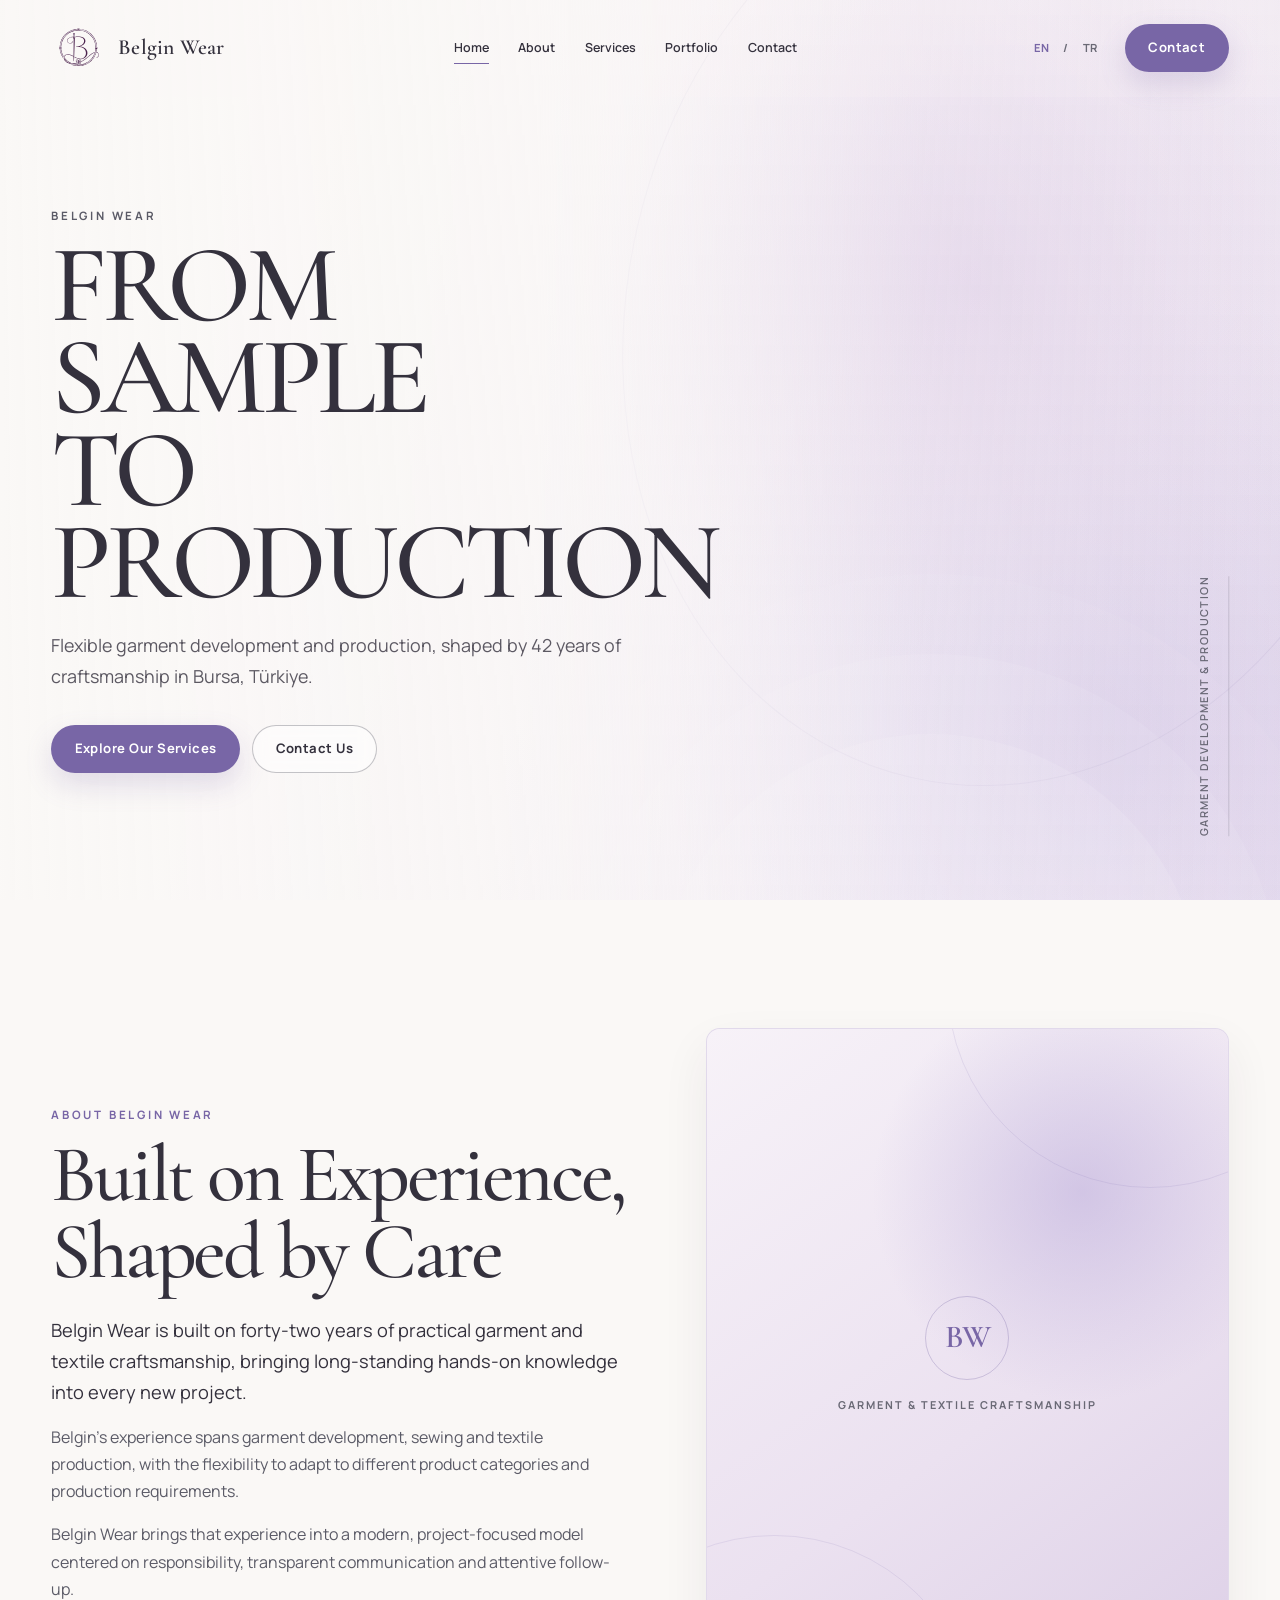
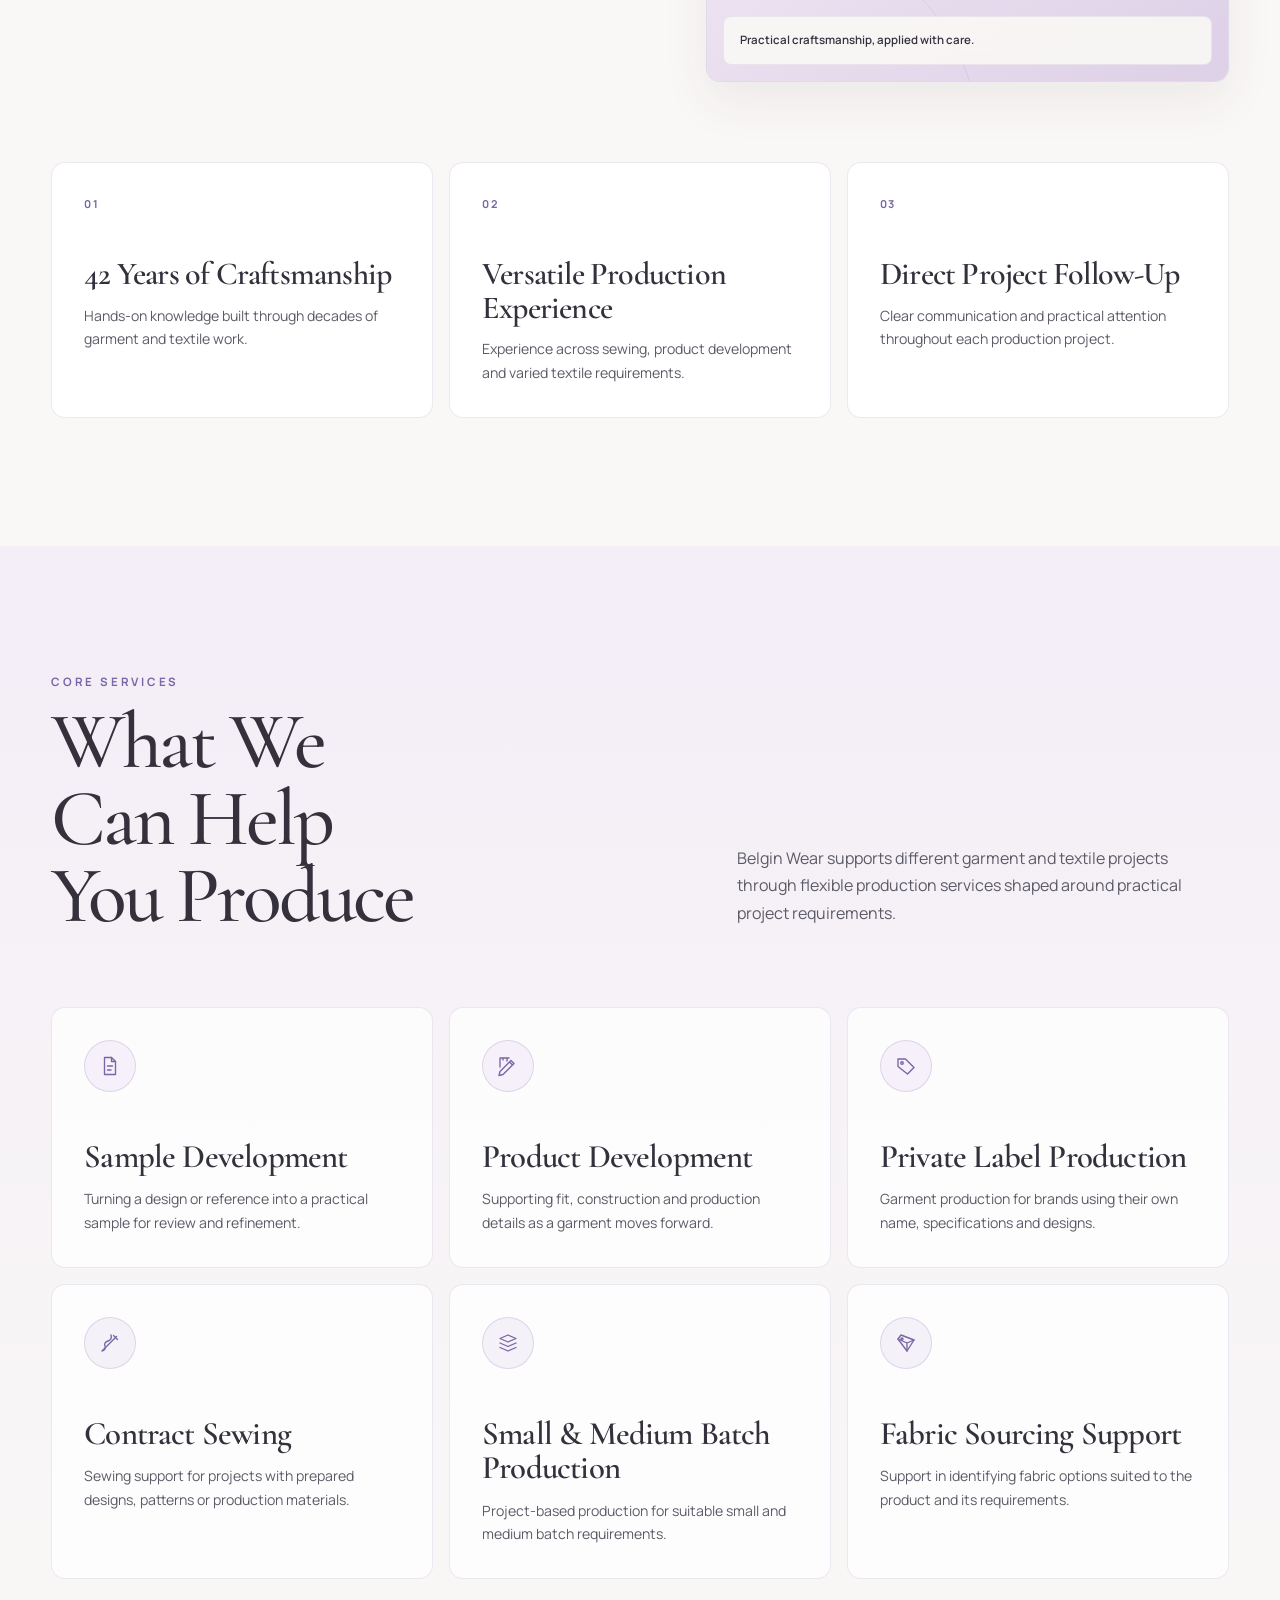
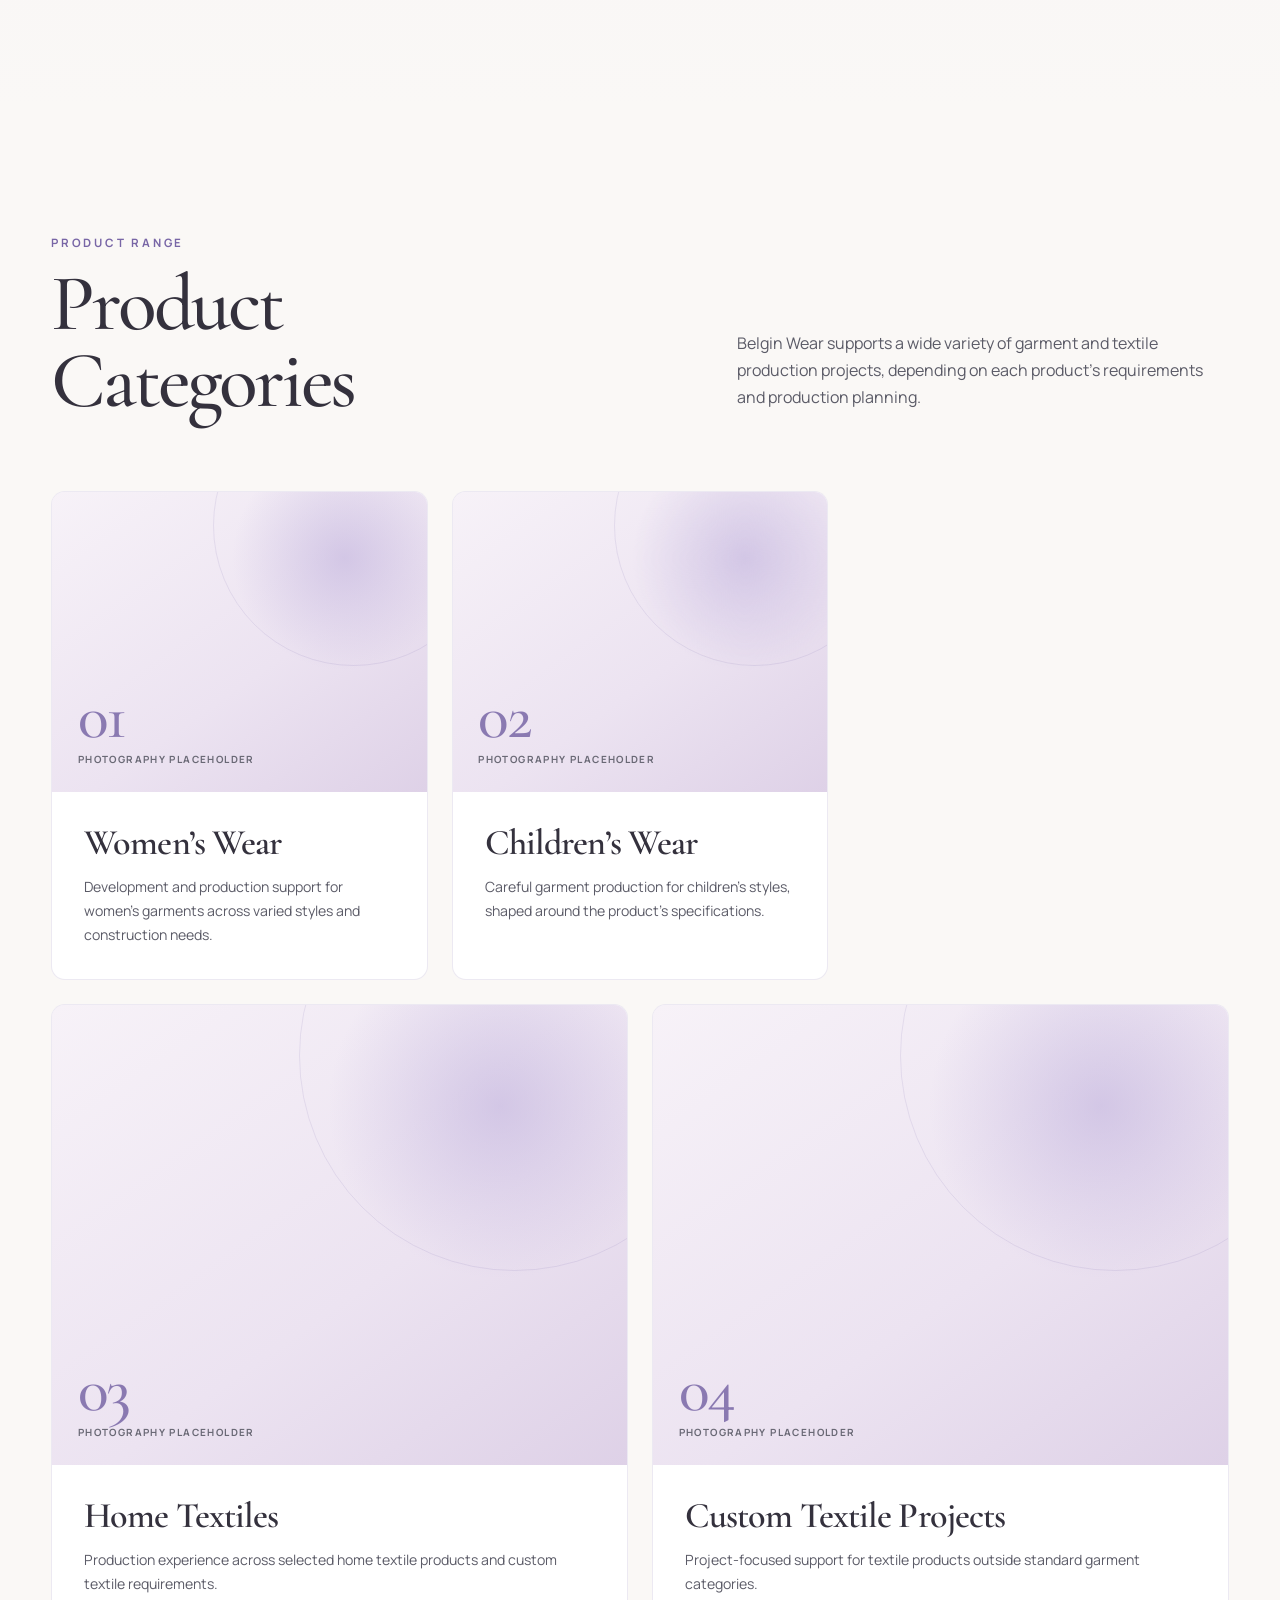
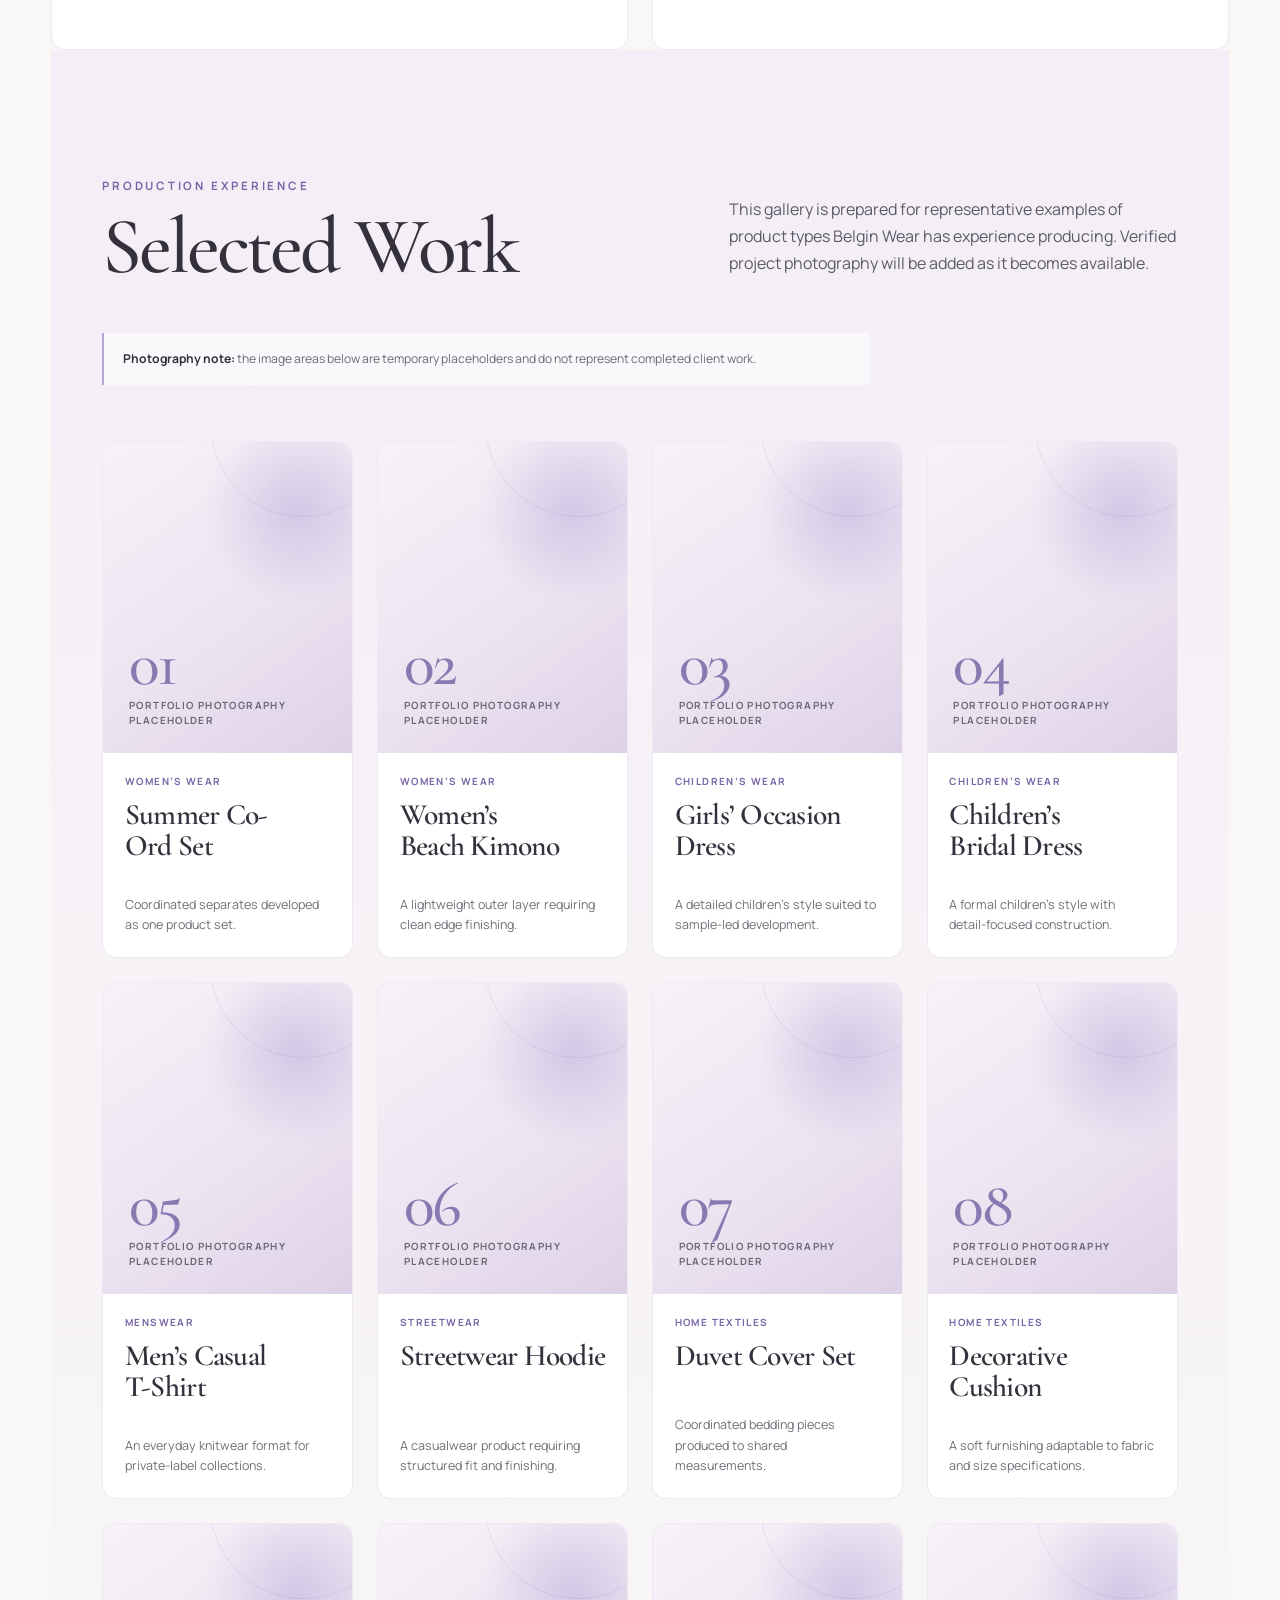
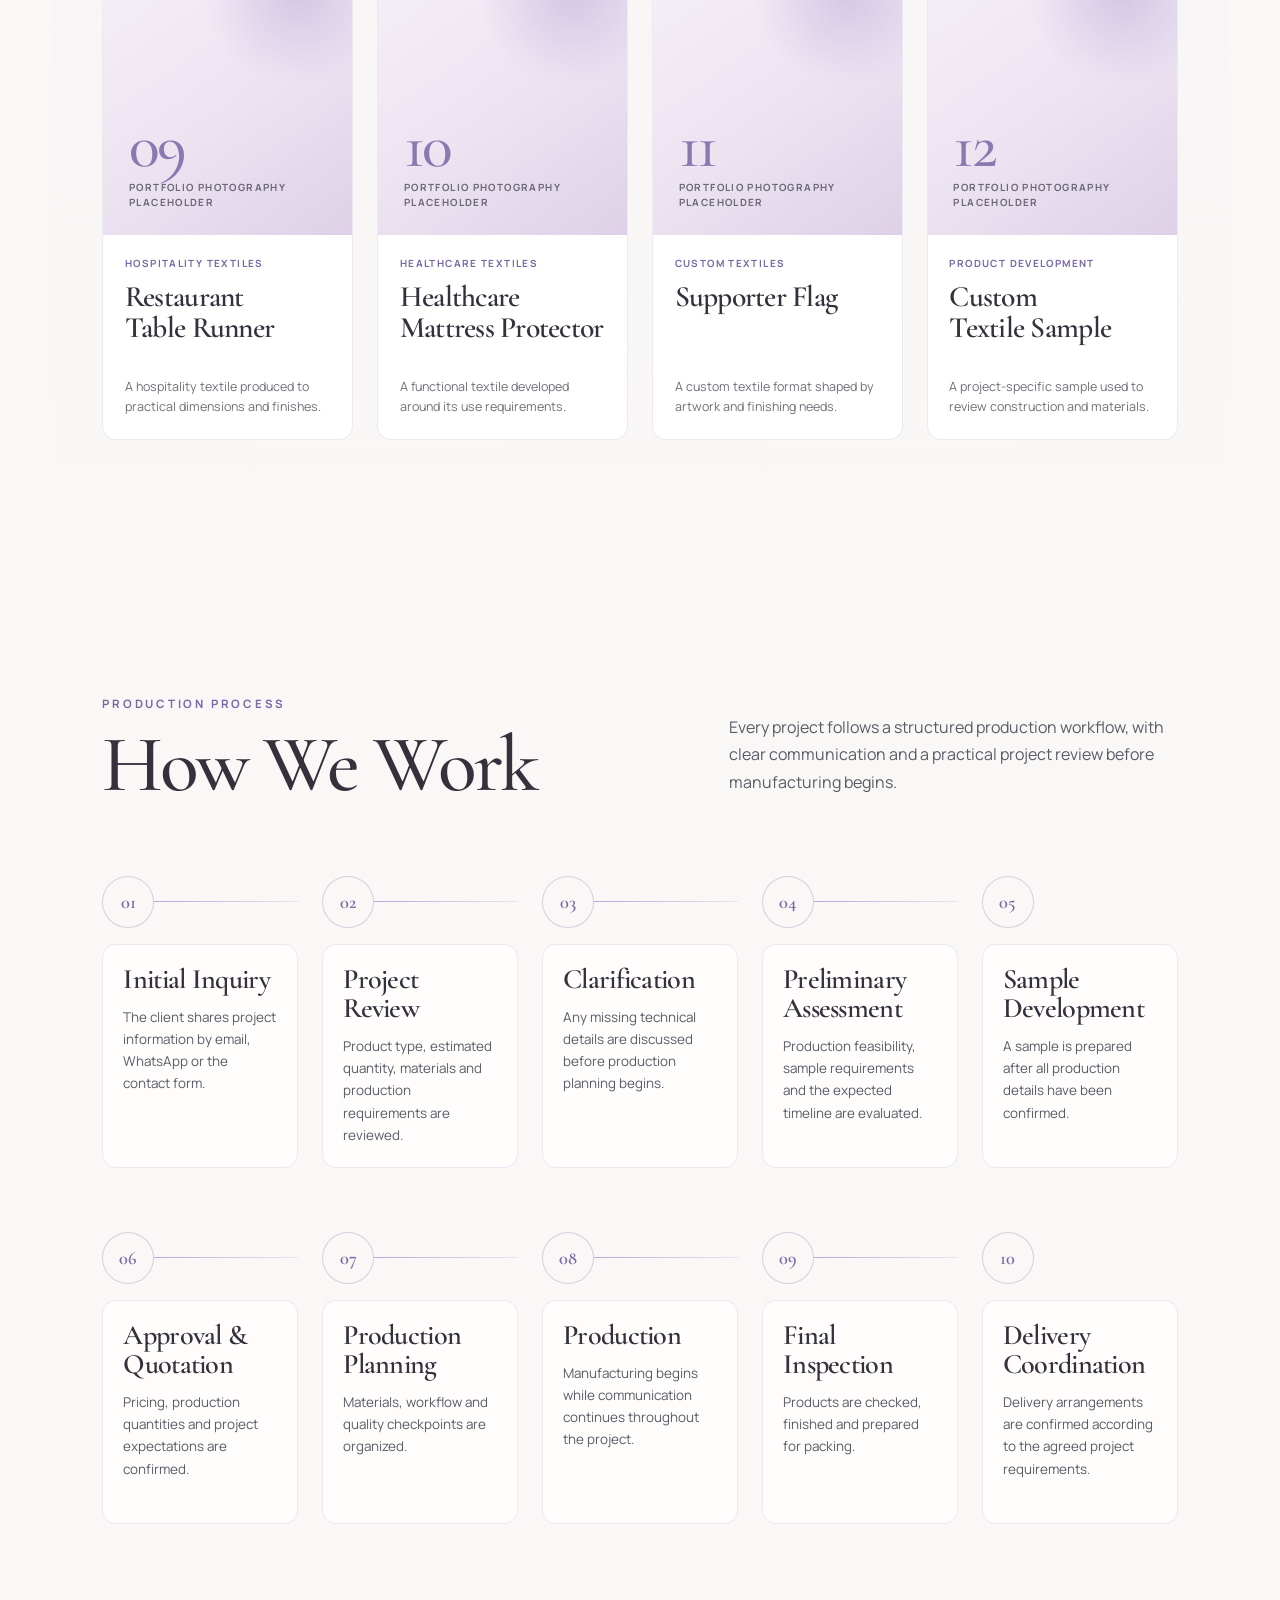
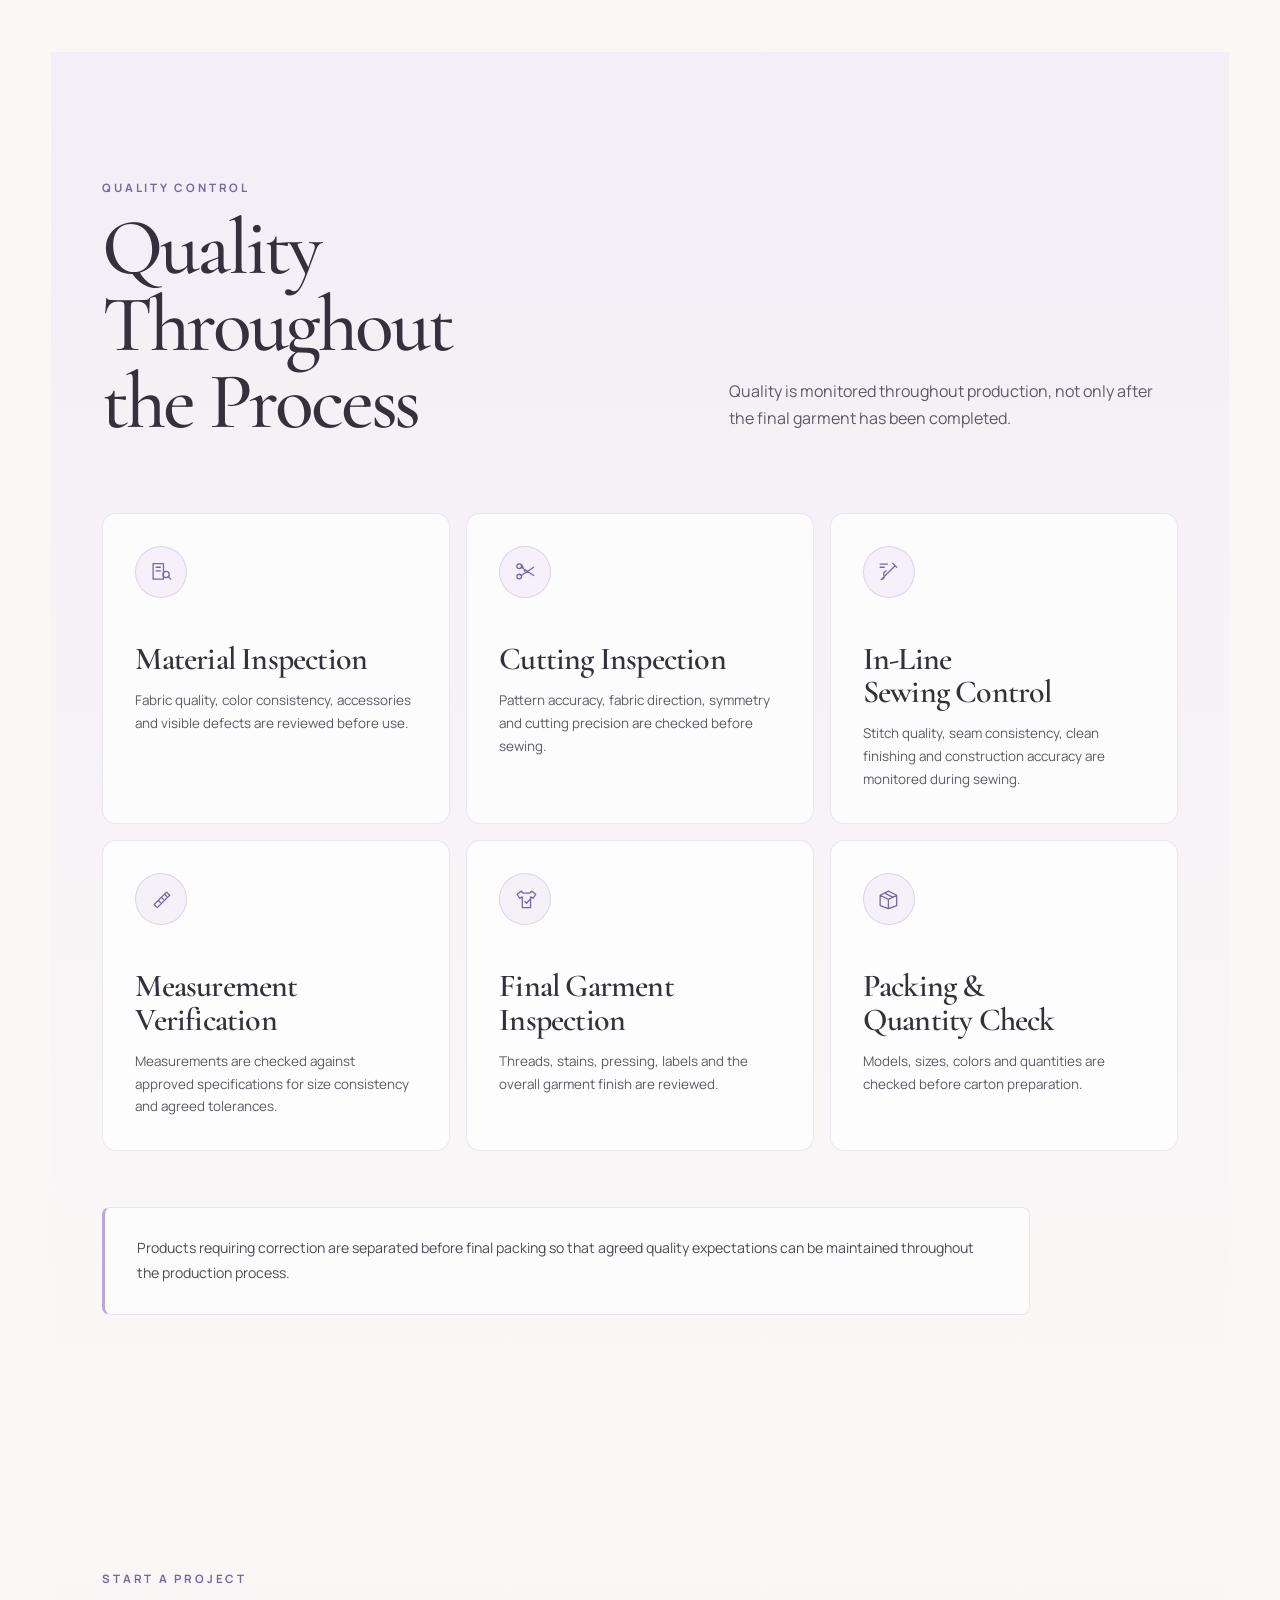
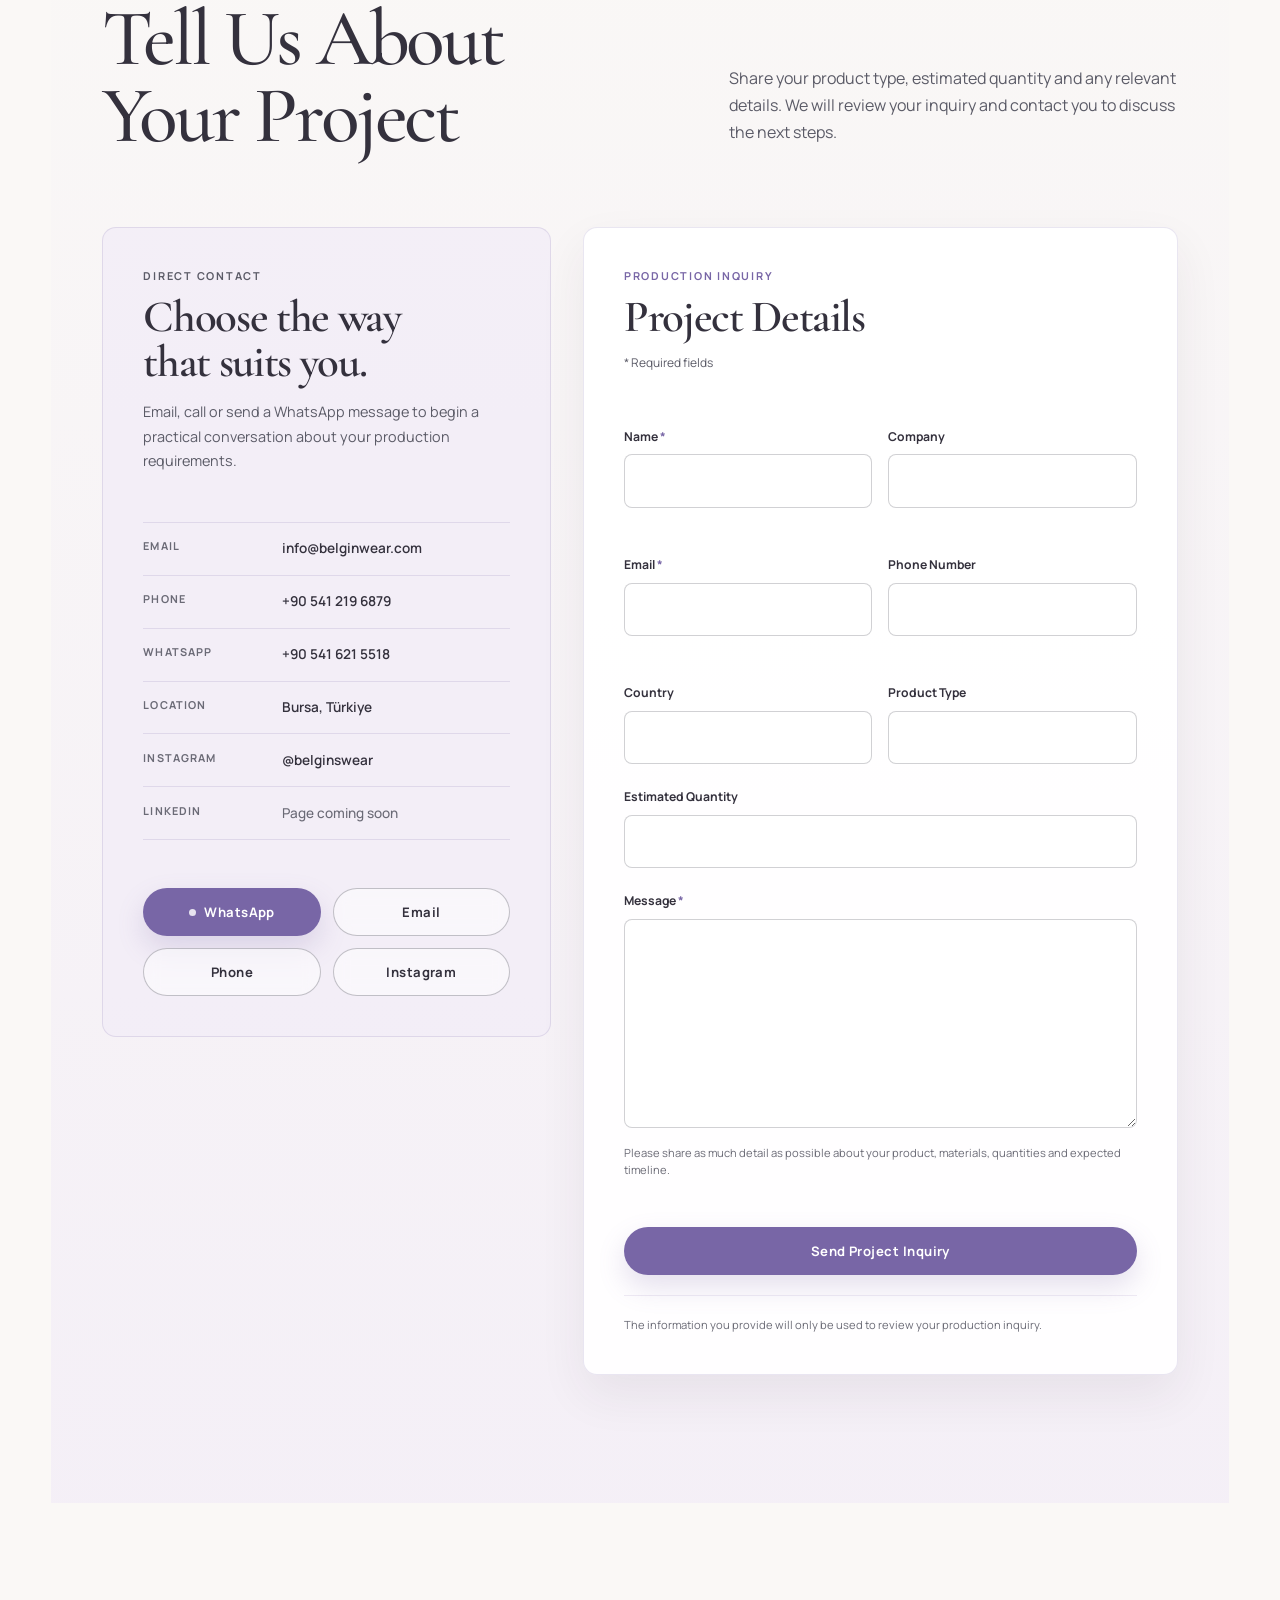
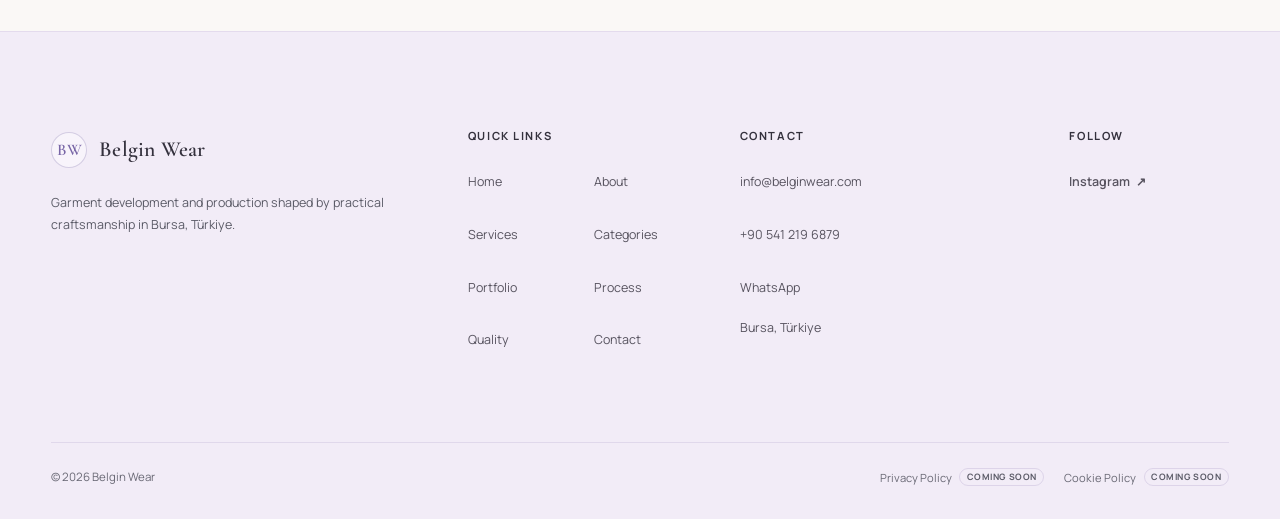
==== index.html @ 28a87822 "Update index.html" ====
<!doctype html>
<html lang="en">
  <head>
    <meta charset="utf-8">
    <meta name="viewport" content="width=device-width, initial-scale=1">

    <title>Belgin Wear | Garment Development &amp; Production in Bursa</title>
    <meta
      name="description"
      content="Belgin Wear supports garment development and production projects with flexible, practical expertise shaped by 42 years of craftsmanship in Bursa, Türkiye."
    >
    <meta name="theme-color" content="#faf8f6">
    <meta name="robots" content="index, follow">

    <!-- EDIT: Replace the placeholder URL before publishing on a custom domain. -->
    <link rel="canonical" href="https://example.com/">

    <meta property="og:type" content="website">
    <meta property="og:site_name" content="Belgin Wear">
    <meta property="og:locale" content="en_US">
    <meta property="og:locale:alternate" content="tr_TR">
    <meta property="og:title" content="Belgin Wear | Garment Development &amp; Production">
    <meta
      property="og:description"
      content="Flexible garment development and production, shaped by 42 years of craftsmanship in Bursa, Türkiye."
    >
    <meta property="og:url" content="https://example.com/">
    <!-- EDIT: HERO IMAGE / SOCIAL SHARE IMAGE -->
    <meta property="og:image" content="assets/images/hero/hero-placeholder.jpg">

    <meta name="twitter:card" content="summary_large_image">
    <meta name="twitter:title" content="Belgin Wear | Garment Development &amp; Production">
    <meta
      name="twitter:description"
      content="Flexible garment development and production, shaped by 42 years of craftsmanship in Bursa, Türkiye."
    >
    <meta name="twitter:image" content="assets/images/hero/hero-placeholder.jpg">

    <!-- EDIT: STRUCTURED DATA. Update the contact fields if verified details change. -->
    <script type="application/ld+json" data-structured-data>
      {
        "@context": "https://schema.org",
        "@type": "Organization",
        "name": "Belgin Wear",
        "description": "Belgin Wear supports garment development and production projects with flexible, practical expertise shaped by 42 years of craftsmanship in Bursa, Türkiye.",
        "email": "info@belginwear.com",
        "telephone": "+905412196879",
        "address": {
          "@type": "PostalAddress",
          "addressLocality": "Bursa",
          "addressCountry": "TR"
        },
        "sameAs": [
          "https://www.instagram.com/belginswear/"
        ]
      }
    </script>

    <!-- EDIT: FAVICON. Replace this data placeholder with assets/icons/favicon.svg. -->
    <link
      rel="icon"
      href="data:image/svg+xml,%3Csvg xmlns='http://www.w3.org/2000/svg' viewBox='0 0 64 64'%3E%3Crect width='64' height='64' rx='14' fill='%237866A6'/%3E%3Ctext x='32' y='41' text-anchor='middle' font-family='Georgia,serif' font-size='27' fill='white'%3EBW%3C/text%3E%3C/svg%3E"
    >

    <link rel="preconnect" href="https://fonts.googleapis.com">
    <link rel="preconnect" href="https://fonts.gstatic.com" crossorigin>
    <link
      href="https://fonts.googleapis.com/css2?family=Cormorant+Garamond:wght@500;600&amp;family=Manrope:wght@400;500;600;700&amp;display=swap"
      rel="stylesheet"
    >
    <link rel="stylesheet" href="style.css">
    <script src="script.js" defer></script>
  </head>

  <body>
    <a class="skip-link" href="#main-content">Skip to main content</a>

    <header class="site-header" data-site-header>
      <div class="header-shell">
        <!-- EDIT: LOGO. Replace the monogram and text with the final logo when available. -->
        <a class="brand" href="#home" aria-label="Belgin Wear home">
  <img
    src="assets/images/logosmall.svg"
    alt=""
    aria-hidden="true"
    style="width: 55px; height: auto; display: block;"
  >
  <span class="brand-name">Belgin Wear</span>
</a>

        <nav class="desktop-navigation" aria-label="Primary navigation">
          <a class="is-current" href="#home">Home</a>
          <a href="#about">About</a>
          <a href="#services">Services</a>
          <a href="#portfolio">Portfolio</a>
          <a href="#contact">Contact</a>
        </nav>

        <div class="header-actions">
          <div class="language-selector" aria-label="Language selector">

        <div class="header-actions">
          <div class="language-selector" aria-label="Language selector">
            <button type="button" data-language="en" aria-label="English" aria-pressed="true">EN</button>
            <span aria-hidden="true">/</span>
            <button type="button" data-language="tr" aria-label="Turkish" aria-pressed="false">TR</button>
          </div>

          <a class="button button-primary header-contact" href="#contact">Contact</a>

          <button
            class="menu-toggle"
            type="button"
            aria-label="Open navigation menu"
            aria-expanded="false"
            aria-controls="mobile-navigation"
            data-menu-toggle
          >
            <span></span>
            <span></span>
            <span></span>
          </button>
        </div>
      </div>

      <div class="mobile-menu" id="mobile-navigation" data-mobile-menu hidden>
        <nav aria-label="Mobile navigation">
          <a href="#home">Home</a>
          <a href="#about">About</a>
          <a href="#services">Services</a>
          <a href="#portfolio">Portfolio</a>
          <a href="#contact">Contact</a>
        </nav>
        <a class="button button-primary mobile-contact" href="#contact">Contact Belgin Wear</a>
      </div>
    </header>

    <main id="main-content" tabindex="-1">
      <section class="hero" id="home" aria-labelledby="hero-title">
        <div class="hero-media" aria-hidden="true">
          <div class="hero-fallback"></div>
          <!-- EDIT: HERO IMAGE. Keep this path or update it in both HTML and README. -->
          <img
            src="assets/images/hero/hero-placeholder.jpg"
            alt=""
            fetchpriority="high"
            decoding="async"
            data-hero-image
          >
          <div class="hero-wash"></div>
        </div>

        <div class="hero-inner">
          <div class="hero-copy">
            <p class="eyebrow">Belgin Wear</p>
            <h1 id="hero-title">From Sample<br> to Production</h1>
            <p class="hero-introduction">
              Flexible garment development and production, shaped by 42 years of
              craftsmanship in Bursa, Türkiye.
            </p>
            <div class="hero-actions" aria-label="Hero actions">
              <a class="button button-primary" href="#services">Explore Our Services</a>
              <a class="button button-secondary" href="#contact">Contact Us</a>
            </div>
          </div>

          <p class="hero-note">Garment development &amp; production</p>
        </div>
      </section>

      <section class="about-section content-section" id="about" aria-labelledby="about-title">
        <div class="content-shell">
          <div class="about-layout">
            <div class="about-copy" data-reveal>
              <p class="eyebrow">About Belgin Wear</p>
              <h2 id="about-title">Built on Experience, Shaped by Care</h2>
              <div class="about-text">
                <p>
                  Belgin Wear is built on forty-two years of practical garment and textile
                  craftsmanship, bringing long-standing hands-on knowledge into every new project.
                </p>
                <p>
                  Belgin’s experience spans garment development, sewing and textile production,
                  with the flexibility to adapt to different product categories and production
                  requirements.
                </p>
                <p>
                  Belgin Wear brings that experience into a modern, project-focused model centered
                  on responsibility, transparent communication and attentive follow-up.
                </p>
              </div>
            </div>

            <figure class="about-visual" data-reveal>
              <div class="about-image-placeholder" aria-hidden="true">
                <span class="placeholder-mark">BW</span>
                <span>Garment &amp; Textile Craftsmanship</span>
              </div>
              <!-- EDIT: ABOUT IMAGE. Replace this file with authentic production photography. -->
              <img
                src="assets/images/about/about-placeholder.jpg"
                alt="Detail photograph representing Belgin Wear's hands-on garment and textile craftsmanship"
                loading="lazy"
                decoding="async"
                data-about-image
              >
              <figcaption>Practical craftsmanship, applied with care.</figcaption>
            </figure>
          </div>

          <div class="highlight-grid" aria-label="Belgin Wear highlights">
            <article class="highlight-card" data-reveal>
              <span class="card-index" aria-hidden="true">01</span>
              <h3>42 Years of Craftsmanship</h3>
              <p>Hands-on knowledge built through decades of garment and textile work.</p>
            </article>

            <article class="highlight-card" data-reveal>
              <span class="card-index" aria-hidden="true">02</span>
              <h3>Versatile Production Experience</h3>
              <p>Experience across sewing, product development and varied textile requirements.</p>
            </article>

            <article class="highlight-card" data-reveal>
              <span class="card-index" aria-hidden="true">03</span>
              <h3>Direct Project Follow-Up</h3>
              <p>Clear communication and practical attention throughout each production project.</p>
            </article>
          </div>
        </div>
      </section>

      <section class="services-section content-section" id="services" aria-labelledby="services-title">
        <div class="content-shell">
          <header class="section-heading" data-reveal>
            <div>
              <p class="eyebrow">Core Services</p>
              <h2 id="services-title">What We Can Help You Produce</h2>
            </div>
            <p>
              Belgin Wear supports different garment and textile projects through flexible
              production services shaped around practical project requirements.
            </p>
          </header>

          <div class="services-grid">
            <article class="service-card" data-reveal>
              <!-- EDIT: SERVICE ICON — SAMPLE DEVELOPMENT -->
              <span class="service-icon" aria-hidden="true">
                <svg viewBox="0 0 24 24" focusable="false">
                  <path d="M6.5 3.5h7l4 4v13h-11z"></path>
                  <path d="M13.5 3.5v4h4M9.5 12h5M9.5 16h3.5"></path>
                </svg>
              </span>
              <h3>Sample Development</h3>
              <p>Turning a design or reference into a practical sample for review and refinement.</p>
            </article>

            <article class="service-card" data-reveal>
              <!-- EDIT: SERVICE ICON — PRODUCT DEVELOPMENT -->
              <span class="service-icon" aria-hidden="true">
                <svg viewBox="0 0 24 24" focusable="false">
                  <path d="m4 17.5 11-11 3 3-11 11-4 1zM13.5 8l3 3"></path>
                  <path d="M4 13V4h9M11 4v3M7 4v2"></path>
                </svg>
              </span>
              <h3>Product Development</h3>
              <p>Supporting fit, construction and production details as a garment moves forward.</p>
            </article>

            <article class="service-card" data-reveal>
              <!-- EDIT: SERVICE ICON — PRIVATE LABEL PRODUCTION -->
              <span class="service-icon" aria-hidden="true">
                <svg viewBox="0 0 24 24" focusable="false">
                  <path d="M4 12.5V5h7.5L20 13.5 13.5 20z"></path>
                  <circle cx="8" cy="9" r="1.25"></circle>
                </svg>
              </span>
              <h3>Private Label Production</h3>
              <p>Garment production for brands using their own name, specifications and designs.</p>
            </article>

            <article class="service-card" data-reveal>
              <!-- EDIT: SERVICE ICON — CONTRACT SEWING -->
              <span class="service-icon" aria-hidden="true">
                <svg viewBox="0 0 24 24" focusable="false">
                  <path d="M5 19 18.5 5.5M15.5 4.5l4 4"></path>
                  <path d="M4 20c3-1 4-3 3-5s0-4 3-5 4-3 3-6"></path>
                </svg>
              </span>
              <h3>Contract Sewing</h3>
              <p>Sewing support for projects with prepared designs, patterns or production materials.</p>
            </article>

            <article class="service-card" data-reveal>
              <!-- EDIT: SERVICE ICON — SMALL & MEDIUM BATCH PRODUCTION -->
              <span class="service-icon" aria-hidden="true">
                <svg viewBox="0 0 24 24" focusable="false">
                  <path d="M4 7.5 12 4l8 3.5-8 3.5z"></path>
                  <path d="m4 12 8 3.5 8-3.5M4 16.5 12 20l8-3.5"></path>
                </svg>
              </span>
              <h3>Small &amp; Medium Batch Production</h3>
              <p>Project-based production for suitable small and medium batch requirements.</p>
            </article>

            <article class="service-card" data-reveal>
              <!-- EDIT: SERVICE ICON — FABRIC SOURCING SUPPORT -->
              <span class="service-icon" aria-hidden="true">
                <svg viewBox="0 0 24 24" focusable="false">
                  <path d="m7 4 13 5-7 11L4 8z"></path>
                  <path d="m4 8 9 4 7-3M13 12v8"></path>
                  <circle cx="8" cy="8" r="1"></circle>
                </svg>
              </span>
              <h3>Fabric Sourcing Support</h3>
              <p>Support in identifying fabric options suited to the product and its requirements.</p>
            </article>
          </div>
        </div>
      </section>

      <section class="categories-section content-section" id="categories" aria-labelledby="categories-title">
        <div class="content-shell">
          <header class="section-heading" data-reveal>
            <div>
              <p class="eyebrow">Product Range</p>
              <h2 id="categories-title">Product Categories</h2>
            </div>
            <p>
              Belgin Wear supports a wide variety of garment and textile production projects,
              depending on each product’s requirements and production planning.
            </p>
          </header>
<div class="category-grid">

  <article class="category-card" data-reveal>
    <div class="category-media">
      <div class="media-placeholder" aria-hidden="true">
        <span class="media-placeholder-number">01</span>
        <span>Photography placeholder</span>
      </div>
      <img
        src="assets/images/categories/womens-placeholder.JPG"
        alt="Women's wear production by Belgin Wear"
        loading="lazy"
        decoding="async"
        data-content-image
      >
    </div>
    <div class="category-body">
      <h3>Women’s Wear</h3>
      <p>Development and production support for women’s garments across varied styles and construction needs.</p>
    </div>
  </article>

  <article class="category-card" data-reveal>
    <div class="category-media">
      <div class="media-placeholder" aria-hidden="true">
        <span class="media-placeholder-number">02</span>
        <span>Photography placeholder</span>
      </div>
      <img
        src="assets/images/categories/children-placeholder.JPG"
        alt="Children's wear production by Belgin Wear"
        loading="lazy"
        decoding="async"
        data-content-image
      >
    </div>
    <div class="category-body">
      <h3>Children’s Wear</h3>
      <p>Careful garment production for children’s styles, shaped around the product’s specifications.</p>
    </div>
  </article>

  <article class="category-card" data-reveal>
    <div class="category-media">
      <div class="media-placeholder" aria-hidden="true">
        <span class="media-placeholder-number">03</span>
        <span>Photography placeholder</span>
      </div>
      <img
        src="assets/images/categories/home-placeholder.JPG"
        alt="Home textile production by Belgin Wear"
        loading="lazy"
        decoding="async"
        data-content-image
      >
    </div>
    <div class="category-body">
      <h3>Home Textiles</h3>
      <p>Production experience across selected home textile products and custom textile requirements.</p>
    </div>
  </article>

  <article class="category-card" data-reveal>
    <div class="category-media">
      <div class="media-placeholder" aria-hidden="true">
        <span class="media-placeholder-number">04</span>
        <span>Photography placeholder</span>
      </div>
      <img
        src="assets/images/categories/custom-placeholder.JPG"
        alt="Custom textile project production by Belgin Wear"
        loading="lazy"
        decoding="async"
        data-content-image
      >
    </div>
    <div class="category-body">
      <h3>Custom Textile Projects</h3>
      <p>Project-focused support for textile products outside standard garment categories.</p>
    </div>
  </article>

</div>  </article>  

      <section class="portfolio-section content-section" id="portfolio" aria-labelledby="portfolio-title">
        <div class="content-shell">
          <header class="section-heading" data-reveal>
            <div>
              <p class="eyebrow">Production Experience</p>
              <h2 id="portfolio-title">Selected Work</h2>
            </div>
            <p>
              This gallery is prepared for representative examples of product types Belgin Wear
              has experience producing. Verified project photography will be added as it becomes available.
            </p>
          </header>

          <p class="portfolio-placeholder-note" data-reveal>
            <strong>Photography note:</strong> the image areas below are temporary placeholders and do not represent completed client work.
          </p>

          <!--
            EDIT: PORTFOLIO IMAGES
            Replace every temporary file below with verified project photography and update its alt text.
            Placeholder imagery must never be presented as completed client work.
          -->
          <div class="portfolio-grid">
            <article class="portfolio-card" data-reveal>
              <div class="portfolio-media">
                <div class="media-placeholder" aria-hidden="true">
                  <span class="media-placeholder-number">01</span>
                  <span>Portfolio photography placeholder</span>
                </div>
                <img
                  src="assets/images/portfolio/portfolio-01.jpg"
                  alt="Temporary placeholder for future photograph of a summer co-ord set"
                  loading="lazy"
                  decoding="async"
                  data-content-image
                >
              </div>
              <div class="portfolio-body">
                <p class="portfolio-label">Women’s Wear</p>
                <h3>Summer Co-Ord Set</h3>
                <p class="portfolio-note">Coordinated separates developed as one product set.</p>
              </div>
            </article>

            <article class="portfolio-card" data-reveal>
              <div class="portfolio-media">
                <div class="media-placeholder" aria-hidden="true">
                  <span class="media-placeholder-number">02</span>
                  <span>Portfolio photography placeholder</span>
                </div>
                <img
                  src="assets/images/portfolio/portfolio-02.jpg"
                  alt="Temporary placeholder for future photograph of a women’s beach kimono"
                  loading="lazy"
                  decoding="async"
                  data-content-image
                >
              </div>
              <div class="portfolio-body">
                <p class="portfolio-label">Women’s Wear</p>
                <h3>Women’s Beach Kimono</h3>
                <p class="portfolio-note">A lightweight outer layer requiring clean edge finishing.</p>
              </div>
            </article>

            <article class="portfolio-card" data-reveal>
              <div class="portfolio-media">
                <div class="media-placeholder" aria-hidden="true">
                  <span class="media-placeholder-number">03</span>
                  <span>Portfolio photography placeholder</span>
                </div>
                <img
                  src="assets/images/portfolio/portfolio-03.jpg"
                  alt="Temporary placeholder for future photograph of a girls’ occasion dress"
                  loading="lazy"
                  decoding="async"
                  data-content-image
                >
              </div>
              <div class="portfolio-body">
                <p class="portfolio-label">Children’s Wear</p>
                <h3>Girls’ Occasion Dress</h3>
                <p class="portfolio-note">A detailed children’s style suited to sample-led development.</p>
              </div>
            </article>

            <article class="portfolio-card" data-reveal>
              <div class="portfolio-media">
                <div class="media-placeholder" aria-hidden="true">
                  <span class="media-placeholder-number">04</span>
                  <span>Portfolio photography placeholder</span>
                </div>
                <img
                  src="assets/images/portfolio/portfolio-04.jpg"
                  alt="Temporary placeholder for future photograph of a children’s bridal dress"
                  loading="lazy"
                  decoding="async"
                  data-content-image
                >
              </div>
              <div class="portfolio-body">
                <p class="portfolio-label">Children’s Wear</p>
                <h3>Children’s Bridal Dress</h3>
                <p class="portfolio-note">A formal children’s style with detail-focused construction.</p>
              </div>
            </article>

            <article class="portfolio-card" data-reveal>
              <div class="portfolio-media">
                <div class="media-placeholder" aria-hidden="true">
                  <span class="media-placeholder-number">05</span>
                  <span>Portfolio photography placeholder</span>
                </div>
                <img
                  src="assets/images/portfolio/portfolio-05.jpg"
                  alt="Temporary placeholder for future photograph of a men’s casual T-shirt"
                  loading="lazy"
                  decoding="async"
                  data-content-image
                >
              </div>
              <div class="portfolio-body">
                <p class="portfolio-label">Menswear</p>
                <h3>Men’s Casual T-Shirt</h3>
                <p class="portfolio-note">An everyday knitwear format for private-label collections.</p>
              </div>
            </article>

            <article class="portfolio-card" data-reveal>
              <div class="portfolio-media">
                <div class="media-placeholder" aria-hidden="true">
                  <span class="media-placeholder-number">06</span>
                  <span>Portfolio photography placeholder</span>
                </div>
                <img
                  src="assets/images/portfolio/portfolio-06.jpg"
                  alt="Temporary placeholder for future photograph of a streetwear hoodie"
                  loading="lazy"
                  decoding="async"
                  data-content-image
                >
              </div>
              <div class="portfolio-body">
                <p class="portfolio-label">Streetwear</p>
                <h3>Streetwear Hoodie</h3>
                <p class="portfolio-note">A casualwear product requiring structured fit and finishing.</p>
              </div>
            </article>

            <article class="portfolio-card" data-reveal hidden>
              <div class="portfolio-media">
                <div class="media-placeholder" aria-hidden="true">
                  <span class="media-placeholder-number">07</span>
                  <span>Portfolio photography placeholder</span>
                </div>
                <img
                  src="assets/images/portfolio/portfolio-07.jpg"
                  alt="Temporary placeholder for future photograph of a duvet cover set"
                  loading="lazy"
                  decoding="async"
                  data-content-image
                >
              </div>
              <div class="portfolio-body">
                <p class="portfolio-label">Home Textiles</p>
                <h3>Duvet Cover Set</h3>
                <p class="portfolio-note">Coordinated bedding pieces produced to shared measurements.</p>
              </div>
            </article>

            <article class="portfolio-card" data-reveal>
              <div class="portfolio-media">
                <div class="media-placeholder" aria-hidden="true">
                  <span class="media-placeholder-number">08</span>
                  <span>Portfolio photography placeholder</span>
                </div>
                <img
                  src="assets/images/portfolio/portfolio-08.jpg"
                  alt="Temporary placeholder for future photograph of a decorative cushion"
                  loading="lazy"
                  decoding="async"
                  data-content-image
                >
              </div>
              <div class="portfolio-body">
                <p class="portfolio-label">Home Textiles</p>
                <h3>Decorative Cushion</h3>
                <p class="portfolio-note">A soft furnishing adaptable to fabric and size specifications.</p>
              </div>
            </article>

            <article class="portfolio-card" data-reveal>
              <div class="portfolio-media">
                <div class="media-placeholder" aria-hidden="true">
                  <span class="media-placeholder-number">09</span>
                  <span>Portfolio photography placeholder</span>
                </div>
                <img
                  src="assets/images/portfolio/portfolio-09.jpg"
                  alt="Temporary placeholder for future photograph of a restaurant table runner"
                  loading="lazy"
                  decoding="async"
                  data-content-image
                >
              </div>
              <div class="portfolio-body">
                <p class="portfolio-label">Hospitality Textiles</p>
                <h3>Restaurant Table Runner</h3>
                <p class="portfolio-note">A hospitality textile produced to practical dimensions and finishes.</p>
              </div>
            </article>

            <article class="portfolio-card" data-reveal>
              <div class="portfolio-media">
                <div class="media-placeholder" aria-hidden="true">
                  <span class="media-placeholder-number">10</span>
                  <span>Portfolio photography placeholder</span>
                </div>
                <img
                  src="assets/images/portfolio/portfolio-10.jpg"
                  alt="Temporary placeholder for future photograph of a healthcare mattress protector"
                  loading="lazy"
                  decoding="async"
                  data-content-image
                >
              </div>
              <div class="portfolio-body">
                <p class="portfolio-label">Healthcare Textiles</p>
                <h3>Healthcare Mattress Protector</h3>
                <p class="portfolio-note">A functional textile developed around its use requirements.</p>
              </div>
            </article>

            <article class="portfolio-card" data-reveal>
              <div class="portfolio-media">
                <div class="media-placeholder" aria-hidden="true">
                  <span class="media-placeholder-number">11</span>
                  <span>Portfolio photography placeholder</span>
                </div>
                <img
                  src="assets/images/portfolio/portfolio-11.jpg"
                  alt="Temporary placeholder for future photograph of a custom supporter flag"
                  loading="lazy"
                  decoding="async"
                  data-content-image
                >
              </div>
              <div class="portfolio-body">
                <p class="portfolio-label">Custom Textiles</p>
                <h3>Supporter Flag</h3>
                <p class="portfolio-note">A custom textile format shaped by artwork and finishing needs.</p>
              </div>
            </article>

            <article class="portfolio-card" data-reveal>
              <div class="portfolio-media">
                <div class="media-placeholder" aria-hidden="true">
                  <span class="media-placeholder-number">12</span>
                  <span>Portfolio photography placeholder</span>
                </div>
                <img
                  src="assets/images/portfolio/portfolio-12.jpg"
                  alt="Temporary placeholder for future photograph of a custom textile sample"
                  loading="lazy"
                  decoding="async"
                  data-content-image
                >
              </div>
              <div class="portfolio-body">
                <p class="portfolio-label">Product Development</p>
                <h3>Custom Textile Sample</h3>
                <p class="portfolio-note">A project-specific sample used to review construction and materials.</p>
              </div>
            </article>
          </div>
        </div>
      </section>

      <section class="process-section content-section" id="process" aria-labelledby="process-title">
        <div class="content-shell">
          <header class="section-heading" data-reveal>
            <div>
              <p class="eyebrow">Production Process</p>
              <h2 id="process-title">How We Work</h2>
            </div>
            <p>
              Every project follows a structured production workflow, with clear communication
              and a practical project review before manufacturing begins.
            </p>
          </header>

          <ol class="process-timeline" aria-label="Ten-step production process">
            <li class="process-step" data-reveal>
              <div class="process-marker">
                <span class="process-number">01</span>
                <span class="process-connector" aria-hidden="true"></span>
              </div>
              <div class="process-copy">
                <h3>Initial Inquiry</h3>
                <p>The client shares project information by email, WhatsApp or the contact form.</p>
              </div>
            </li>

            <li class="process-step" data-reveal>
              <div class="process-marker">
                <span class="process-number">02</span>
                <span class="process-connector" aria-hidden="true"></span>
              </div>
              <div class="process-copy">
                <h3>Project Review</h3>
                <p>Product type, estimated quantity, materials and production requirements are reviewed.</p>
              </div>
            </li>

            <li class="process-step" data-reveal>
              <div class="process-marker">
                <span class="process-number">03</span>
                <span class="process-connector" aria-hidden="true"></span>
              </div>
              <div class="process-copy">
                <h3>Clarification</h3>
                <p>Any missing technical details are discussed before production planning begins.</p>
              </div>
            </li>

            <li class="process-step" data-reveal>
              <div class="process-marker">
                <span class="process-number">04</span>
                <span class="process-connector" aria-hidden="true"></span>
              </div>
              <div class="process-copy">
                <h3>Preliminary Assessment</h3>
                <p>Production feasibility, sample requirements and the expected timeline are evaluated.</p>
              </div>
            </li>

            <li class="process-step" data-reveal>
              <div class="process-marker">
                <span class="process-number">05</span>
                <span class="process-connector" aria-hidden="true"></span>
              </div>
              <div class="process-copy">
                <h3>Sample Development</h3>
                <p>A sample is prepared after all production details have been confirmed.</p>
              </div>
            </li>

            <li class="process-step" data-reveal>
              <div class="process-marker">
                <span class="process-number">06</span>
                <span class="process-connector" aria-hidden="true"></span>
              </div>
              <div class="process-copy">
                <h3>Approval &amp; Quotation</h3>
                <p>Pricing, production quantities and project expectations are confirmed.</p>
              </div>
            </li>

            <li class="process-step" data-reveal>
              <div class="process-marker">
                <span class="process-number">07</span>
                <span class="process-connector" aria-hidden="true"></span>
              </div>
              <div class="process-copy">
                <h3>Production Planning</h3>
                <p>Materials, workflow and quality checkpoints are organized.</p>
              </div>
            </li>

            <li class="process-step" data-reveal>
              <div class="process-marker">
                <span class="process-number">08</span>
                <span class="process-connector" aria-hidden="true"></span>
              </div>
              <div class="process-copy">
                <h3>Production</h3>
                <p>Manufacturing begins while communication continues throughout the project.</p>
              </div>
            </li>

            <li class="process-step" data-reveal>
              <div class="process-marker">
                <span class="process-number">09</span>
                <span class="process-connector" aria-hidden="true"></span>
              </div>
              <div class="process-copy">
                <h3>Final Inspection</h3>
                <p>Products are checked, finished and prepared for packing.</p>
              </div>
            </li>

            <li class="process-step" data-reveal>
              <div class="process-marker">
                <span class="process-number">10</span>
                <span class="process-connector" aria-hidden="true"></span>
              </div>
              <div class="process-copy">
                <h3>Delivery Coordination</h3>
                <p>Delivery arrangements are confirmed according to the agreed project requirements.</p>
              </div>
            </li>
          </ol>
        </div>
      </section>

      <section class="quality-section content-section" id="quality" aria-labelledby="quality-title">
        <div class="content-shell">
          <header class="section-heading" data-reveal>
            <div>
              <p class="eyebrow">Quality Control</p>
              <h2 id="quality-title">Quality Throughout the Process</h2>
            </div>
            <p>
              Quality is monitored throughout production, not only after the final garment has
              been completed.
            </p>
          </header>

          <div class="quality-grid">
            <article class="quality-card" data-reveal>
              <!-- EDIT: QUALITY ICON — MATERIAL INSPECTION -->
              <span class="quality-icon" role="img" aria-label="Material inspection icon">
                <svg viewBox="0 0 24 24" focusable="false" aria-hidden="true">
                  <path d="M4 4.5h10v15H4zM7 8h4M7 11.5h4"></path>
                  <circle cx="16.5" cy="15" r="3"></circle>
                  <path d="m18.7 17.2 2.3 2.3"></path>
                </svg>
              </span>
              <h3>Material Inspection</h3>
              <p>Fabric quality, color consistency, accessories and visible defects are reviewed before use.</p>
            </article>

            <article class="quality-card" data-reveal>
              <!-- EDIT: QUALITY ICON — CUTTING INSPECTION -->
              <span class="quality-icon" role="img" aria-label="Cutting inspection icon">
                <svg viewBox="0 0 24 24" focusable="false" aria-hidden="true">
                  <circle cx="6" cy="7" r="2.25"></circle>
                  <circle cx="6" cy="17" r="2.25"></circle>
                  <path d="m8 8 12 8M8 16l12-8M11.5 12 8.5 5.5"></path>
                </svg>
              </span>
              <h3>Cutting Inspection</h3>
              <p>Pattern accuracy, fabric direction, symmetry and cutting precision are checked before sewing.</p>
            </article>

            <article class="quality-card" data-reveal>
              <!-- EDIT: QUALITY ICON — IN-LINE SEWING CONTROL -->
              <span class="quality-icon" role="img" aria-label="In-line sewing control icon">
                <svg viewBox="0 0 24 24" focusable="false" aria-hidden="true">
                  <path d="M6 19 18.5 6.5M16 4l4 4M5 20c2.5-.8 3.5-2.4 2.7-4.3-.8-1.9.2-3.5 2.2-4.2"></path>
                  <path d="M4 5h7M4 8h4"></path>
                </svg>
              </span>
              <h3>In-Line Sewing Control</h3>
              <p>Stitch quality, seam consistency, clean finishing and construction accuracy are monitored during sewing.</p>
            </article>

            <article class="quality-card" data-reveal>
              <!-- EDIT: QUALITY ICON — MEASUREMENT VERIFICATION -->
              <span class="quality-icon" role="img" aria-label="Measurement verification icon">
                <svg viewBox="0 0 24 24" focusable="false" aria-hidden="true">
                  <path d="m5 17 12-12 3 3L8 20z"></path>
                  <path d="m9 13 2 2M12 10l2 2M15 7l2 2"></path>
                </svg>
              </span>
              <h3>Measurement Verification</h3>
              <p>Measurements are checked against approved specifications for size consistency and agreed tolerances.</p>
            </article>

            <article class="quality-card" data-reveal>
              <!-- EDIT: QUALITY ICON — FINAL GARMENT INSPECTION -->
              <span class="quality-icon" role="img" aria-label="Final garment inspection icon">
                <svg viewBox="0 0 24 24" focusable="false" aria-hidden="true">
                  <path d="m8 4-4 3 2.5 4L9 9.5V20h8V9.5l2.5 1.5L22 7l-4-3-2 2h-6z"></path>
                  <path d="m11.5 14 1.7 1.7 3.3-3.7"></path>
                </svg>
              </span>
              <h3>Final Garment Inspection</h3>
              <p>Threads, stains, pressing, labels and the overall garment finish are reviewed.</p>
            </article>

            <article class="quality-card" data-reveal>
              <!-- EDIT: QUALITY ICON — PACKING & QUANTITY CHECK -->
              <span class="quality-icon" role="img" aria-label="Packing and quantity check icon">
                <svg viewBox="0 0 24 24" focusable="false" aria-hidden="true">
                  <path d="m4 8 8-4 8 4v10l-8 3-8-3zM4 8l8 4 8-4M12 12v9"></path>
                  <path d="m8.5 6 8 4"></path>
                </svg>
              </span>
              <h3>Packing &amp; Quantity Check</h3>
              <p>Models, sizes, colors and quantities are checked before carton preparation.</p>
            </article>
          </div>

          <aside class="quality-message" aria-label="Quality correction process" data-reveal>
            <p>
              Products requiring correction are separated before final packing so that agreed
              quality expectations can be maintained throughout the production process.
            </p>
          </aside>
        </div>
      </section>

      <section class="contact-section content-section" id="contact" aria-labelledby="contact-title">
        <div class="content-shell">
          <header class="section-heading contact-heading" data-reveal>
            <div>
              <p class="eyebrow">Start a Project</p>
              <h2 id="contact-title">Tell Us About Your Project</h2>
            </div>
            <p>
              Share your product type, estimated quantity and any relevant details. We will review
              your inquiry and contact you to discuss the next steps.
            </p>
          </header>

          <div class="contact-layout">
            <article class="contact-panel" aria-labelledby="contact-details-title" data-reveal>
              <div class="contact-panel-introduction">
                <p class="contact-kicker">Direct contact</p>
                <h3 id="contact-details-title">Choose the way that suits you.</h3>
                <p>
                  Email, call or send a WhatsApp message to begin a practical conversation about
                  your production requirements.
                </p>
              </div>

              <!-- EDIT: CONTACT DETAILS -->
              <dl class="contact-list">
                <div>
                  <dt>Email</dt>
                  <dd><a href="mailto:info@belginwear.com">info@belginwear.com</a></dd>
                </div>
                <div>
                  <dt>Phone</dt>
                  <dd><a href="tel:+905412196879">+90 541 219 6879</a></dd>
                </div>
                <div>
                  <dt>WhatsApp</dt>
                  <dd>
                    <a href="https://wa.me/905416215518" target="_blank" rel="noopener noreferrer">
                      +90 541 621 5518
                    </a>
                  </dd>
                </div>
                <div>
                  <dt>Location</dt>
                  <dd>Bursa, Türkiye</dd>
                </div>
                <div>
                  <dt>Instagram</dt>
                  <dd>
                    <a
                      href="https://www.instagram.com/belginswear/"
                      target="_blank"
                      rel="noopener noreferrer"
                    >@belginswear</a>
                  </dd>
                </div>
                <div>
                  <dt>LinkedIn</dt>
                  <dd><span class="contact-placeholder" aria-disabled="true">Page coming soon</span></dd>
                </div>
              </dl>

              <div class="contact-actions" aria-label="Contact options">
                <a
                  class="button button-primary contact-action-primary"
                  href="https://wa.me/905416215518"
                  target="_blank"
                  rel="noopener noreferrer"
                  aria-label="Contact Belgin Wear on WhatsApp"
                >WhatsApp</a>
                <a
                  class="button button-secondary"
                  href="mailto:info@belginwear.com"
                  aria-label="Email Belgin Wear"
                >Email</a>
                <a
                  class="button button-secondary"
                  href="tel:+905412196879"
                  aria-label="Call Belgin Wear"
                >Phone</a>
                <a
                  class="button button-secondary"
                  href="https://www.instagram.com/belginswear/"
                  target="_blank"
                  rel="noopener noreferrer"
                  aria-label="Visit Belgin Wear on Instagram"
                >Instagram</a>
              </div>
            </article>

            <!-- EDIT: FORM ENDPOINT -->
            <form class="contact-form" action="#" method="post" novalidate data-contact-form data-reveal>
              <div class="form-heading">
                <p class="contact-kicker">Production inquiry</p>
                <h3>Project Details</h3>
                <p><span aria-hidden="true">*</span> Required fields</p>
              </div>

              <div class="form-grid">
                <div class="form-field">
                  <label for="contact-name">Name <span aria-hidden="true">*</span></label>
                  <input
                    id="contact-name"
                    name="name"
                    type="text"
                    autocomplete="name"
                    required
                    data-validate
                    data-error-required="Please enter your name."
                    aria-describedby="contact-name-error"
                  >
                  <p class="form-error" id="contact-name-error" data-field-error aria-live="polite"></p>
                </div>

                <div class="form-field">
                  <label for="contact-company">Company</label>
                  <input id="contact-company" name="company" type="text" autocomplete="organization">
                </div>

                <div class="form-field">
                  <label for="contact-email">Email <span aria-hidden="true">*</span></label>
                  <input
                    id="contact-email"
                    name="email"
                    type="email"
                    autocomplete="email"
                    inputmode="email"
                    required
                    data-validate
                    data-error-required="Please enter your email address."
                    aria-describedby="contact-email-error"
                  >
                  <p class="form-error" id="contact-email-error" data-field-error aria-live="polite"></p>
                </div>

                <div class="form-field">
                  <label for="contact-phone">Phone Number</label>
                  <input id="contact-phone" name="phone" type="tel" autocomplete="tel" inputmode="tel">
                </div>

                <div class="form-field">
                  <label for="contact-country">Country</label>
                  <input id="contact-country" name="country" type="text" autocomplete="country-name">
                </div>

                <div class="form-field">
                  <label for="contact-product">Product Type</label>
                  <input id="contact-product" name="product-type" type="text">
                </div>

                <div class="form-field form-field-wide">
                  <label for="contact-quantity">Estimated Quantity</label>
                  <input id="contact-quantity" name="estimated-quantity" type="text" inputmode="numeric">
                </div>

                <div class="form-field form-field-wide">
                  <label for="contact-message">Message <span aria-hidden="true">*</span></label>
                  <textarea
                    id="contact-message"
                    name="message"
                    rows="7"
                    required
                    data-validate
                    data-error-required="Please tell us about your project."
                    aria-describedby="contact-message-help contact-message-error"
                  ></textarea>
                  <p class="form-helper" id="contact-message-help">
                    Please share as much detail as possible about your product, materials,
                    quantities and expected timeline.
                  </p>
                  <p class="form-error" id="contact-message-error" data-field-error aria-live="polite"></p>
                </div>
              </div>

              <button class="button button-primary form-submit" type="submit">Send Project Inquiry</button>

              <p class="form-status" role="status" aria-live="polite" tabindex="-1" hidden data-form-status>
                Thank you for your interest. Online submissions will be available soon. In the
                meantime, please contact us by email or WhatsApp.
              </p>

              <p class="privacy-note">
                The information you provide will only be used to review your production inquiry.
              </p>
            </form>
          </div>
        </div>
      </section>
    </main>

    <footer class="site-footer">
      <div class="footer-shell">
        <div class="footer-main">
          <div class="footer-introduction">
            <a class="brand footer-brand" href="#home" aria-label="Belgin Wear home">
              <span class="brand-mark" aria-hidden="true">BW</span>
              <span class="brand-name">Belgin Wear</span>
            </a>
            <p>Garment development and production shaped by practical craftsmanship in Bursa, Türkiye.</p>
          </div>

          <nav class="footer-navigation" aria-label="Footer navigation">
            <h2>Quick Links</h2>
            <ul>
              <li><a href="#home">Home</a></li>
              <li><a href="#about">About</a></li>
              <li><a href="#services">Services</a></li>
              <li><a href="#categories">Categories</a></li>
              <li><a href="#portfolio">Portfolio</a></li>
              <li><a href="#process">Process</a></li>
              <li><a href="#quality">Quality</a></li>
              <li><a href="#contact">Contact</a></li>
            </ul>
          </nav>

          <div class="footer-contact">
            <h2>Contact</h2>
            <ul>
              <li><a href="mailto:info@belginwear.com">info@belginwear.com</a></li>
              <li><a href="tel:+905412196879">+90 541 219 6879</a></li>
              <li>
                <a href="https://wa.me/905416215518" target="_blank" rel="noopener noreferrer">
                  WhatsApp
                </a>
              </li>
              <li>Bursa, Türkiye</li>
            </ul>
          </div>

          <div class="footer-social">
            <h2>Follow</h2>
            <a
              href="https://www.instagram.com/belginswear/"
              target="_blank"
              rel="noopener noreferrer"
            >Instagram <span aria-hidden="true">↗</span></a>
          </div>
        </div>

        <div class="footer-bottom">
          <p class="copyright">&copy; <span data-current-year>2026</span> Belgin Wear</p>
          <div class="footer-policies" aria-label="Future policy pages">
            <span>Privacy Policy <small>Coming soon</small></span>
            <span>Cookie Policy <small>Coming soon</small></span>
          </div>
        </div>
      </div>
    </footer>
  </body>
</html>
---- style.css ----
/* ================================================================
   BELGIN WEAR — VERSION 1.0
   EDIT: COLORS, TYPOGRAPHY AND GLOBAL DESIGN TOKENS
   ================================================================ */

:root {
  --color-primary: #7866a6;
  --color-secondary: #8e7cc3;
  --color-lavender: #b8a8d9;
  --color-mauve: #dccbe6;
  --color-lilac: #f2ecf7;
  --color-background: #faf8f6;
  --color-stone: #e6e1da;
  --color-text: #5b5b67;
  --color-heading: #34313d;
  --color-white: #ffffff;

  --font-heading: "Cormorant Garamond", Georgia, serif;
  --font-interface: "Manrope", Arial, sans-serif;

  --space-1: 0.25rem;
  --space-2: 0.5rem;
  --space-3: 0.75rem;
  --space-4: 1rem;
  --space-5: 1.5rem;
  --space-6: 2rem;
  --space-7: 3rem;
  --space-8: 4rem;
  --space-9: 6rem;

  --radius-small: 0.5rem;
  --radius-medium: 0.875rem;
  --radius-pill: 999px;

  --shadow-header: 0 0.75rem 2.5rem rgba(52, 49, 61, 0.08);
  --shadow-button: 0 0.75rem 1.75rem rgba(120, 102, 166, 0.2);
  --shadow-card: 0 1.25rem 3rem rgba(52, 49, 61, 0.07);

  --transition-fast: 180ms ease;
  --transition-standard: 320ms cubic-bezier(0.22, 1, 0.36, 1);
  --transition-menu: 420ms cubic-bezier(0.22, 1, 0.36, 1);

  --content-width: 80rem;
  --page-gutter: clamp(1.25rem, 4vw, 4rem);
  --header-height: 5.5rem;
}

/* ================================================================
   RESET & BASE
   ================================================================ */

*,
*::before,
*::after {
  box-sizing: border-box;
}

html {
  scroll-behavior: smooth;
  scroll-padding-top: calc(var(--header-height) + 1rem);
}

body {
  margin: 0;
  overflow-x: hidden;
  background: var(--color-background);
  color: var(--color-text);
  font-family: var(--font-interface);
  font-size: 1rem;
  line-height: 1.7;
  text-rendering: optimizeLegibility;
  -webkit-font-smoothing: antialiased;
}

body.menu-open {
  overflow: hidden;
}

img {
  display: block;
  max-width: 100%;
}

a {
  color: inherit;
  text-decoration: none;
}

button,
input,
textarea,
select {
  font: inherit;
}

button,
a {
  -webkit-tap-highlight-color: transparent;
}

:focus-visible {
  outline: 3px solid var(--color-secondary);
  outline-offset: 4px;
}

::selection {
  background: var(--color-mauve);
  color: var(--color-heading);
}

.skip-link {
  position: fixed;
  top: 0.75rem;
  left: 0.75rem;
  z-index: 1000;
  padding: 0.75rem 1rem;
  border-radius: var(--radius-small);
  background: var(--color-heading);
  color: var(--color-white);
  font-size: 0.875rem;
  font-weight: 700;
  transform: translateY(-160%);
  transition: transform var(--transition-fast);
}

.skip-link:focus {
  transform: translateY(0);
}

.visually-hidden {
  position: absolute;
  width: 1px;
  height: 1px;
  padding: 0;
  margin: -1px;
  overflow: hidden;
  clip: rect(0, 0, 0, 0);
  white-space: nowrap;
  border: 0;
}

/* ================================================================
   REUSABLE ELEMENTS
   ================================================================ */

.button {
  display: inline-flex;
  min-height: 3rem;
  align-items: center;
  justify-content: center;
  gap: var(--space-2);
  padding: 0.8rem 1.4rem;
  border: 1px solid transparent;
  border-radius: var(--radius-pill);
  font-size: 0.82rem;
  font-weight: 700;
  letter-spacing: 0.035em;
  line-height: 1;
  transition:
    background-color var(--transition-fast),
    border-color var(--transition-fast),
    color var(--transition-fast),
    transform var(--transition-fast),
    box-shadow var(--transition-fast);
}

.button:hover {
  transform: translateY(-2px);
}

.button-primary {
  background: var(--color-primary);
  color: var(--color-white);
  box-shadow: var(--shadow-button);
}

.button-primary:hover {
  background: #6c5a99;
  box-shadow: 0 1rem 2rem rgba(120, 102, 166, 0.26);
}

.button-secondary {
  border-color: rgba(91, 91, 103, 0.36);
  background: rgba(255, 255, 255, 0.52);
  color: var(--color-heading);
  backdrop-filter: blur(8px);
}

.button-secondary:hover {
  border-color: var(--color-primary);
  background: rgba(255, 255, 255, 0.78);
  color: var(--color-primary);
}

.eyebrow {
  margin: 0;
  color: var(--color-primary);
  font-size: 0.72rem;
  font-weight: 700;
  letter-spacing: 0.24em;
  line-height: 1.4;
  text-transform: uppercase;
}

.hero .eyebrow {
  color: var(--color-text);
}

.content-section {
  padding: clamp(5.5rem, 10vw, 9rem) var(--page-gutter);
}

.content-shell {
  width: min(100%, var(--content-width));
  margin-inline: auto;
}

[data-reveal] {
  opacity: 1;
  transform: translateY(0);
}

[data-reveal].is-reveal-pending {
  opacity: 0;
  transform: translateY(1.25rem);
}

[data-reveal].is-reveal-pending.is-visible {
  opacity: 1;
  transform: translateY(0);
  transition:
    opacity 720ms cubic-bezier(0.22, 1, 0.36, 1),
    transform 720ms cubic-bezier(0.22, 1, 0.36, 1);
}

/* ================================================================
   HEADER
   ================================================================ */

.site-header {
  position: fixed;
  inset: 0 0 auto;
  z-index: 100;
  min-height: var(--header-height);
  border-bottom: 1px solid transparent;
  background: rgba(250, 248, 246, 0.14);
  transition:
    min-height var(--transition-standard),
    background-color var(--transition-standard),
    border-color var(--transition-standard),
    box-shadow var(--transition-standard),
    backdrop-filter var(--transition-standard);
}

.site-header.is-scrolled,
.site-header.is-menu-open {
  min-height: 4.5rem;
  border-bottom-color: rgba(120, 102, 166, 0.12);
  background: rgba(250, 248, 246, 0.94);
  box-shadow: var(--shadow-header);
  backdrop-filter: blur(18px);
}

.site-header.is-menu-open {
  background: var(--color-background);
  backdrop-filter: none;
}

.header-shell {
  width: min(100%, var(--content-width));
  min-height: inherit;
  margin-inline: auto;
  padding-inline: var(--page-gutter);
  display: flex;
  align-items: center;
  justify-content: space-between;
  gap: var(--space-5);
}

.brand {
  display: inline-flex;
  min-height: 2.75rem;
  align-items: center;
  gap: 0.75rem;
  color: var(--color-heading);
}

.brand-mark {
  display: inline-grid;
  width: 2.55rem;
  aspect-ratio: 1;
  place-items: center;
  border: 1px solid rgba(120, 102, 166, 0.28);
  border-radius: 50%;
  background: rgba(255, 255, 255, 0.45);
  color: var(--color-primary);
  font-family: var(--font-heading);
  font-size: 1.02rem;
  font-weight: 600;
  letter-spacing: -0.04em;
  line-height: 1;
}

.brand-name {
  font-family: var(--font-heading);
  font-size: 1.35rem;
  font-weight: 600;
  letter-spacing: 0.01em;
  line-height: 1;
}

.desktop-navigation {
  display: none;
  align-items: center;
  gap: clamp(1.25rem, 2.3vw, 2.25rem);
}

.desktop-navigation a {
  position: relative;
  min-height: 2.75rem;
  display: inline-flex;
  align-items: center;
  color: var(--color-heading);
  font-size: 0.78rem;
  font-weight: 600;
}

.desktop-navigation a::after {
  position: absolute;
  right: 0;
  bottom: 0.4rem;
  left: 0;
  height: 1px;
  background: var(--color-primary);
  content: "";
  transform: scaleX(0);
  transform-origin: right;
  transition: transform var(--transition-fast);
}

.desktop-navigation a:hover::after,
.desktop-navigation a.is-current::after {
  transform: scaleX(1);
  transform-origin: left;
}

.header-actions {
  display: flex;
  align-items: center;
  gap: clamp(0.65rem, 1.5vw, 1.25rem);
}

.language-selector {
  display: inline-flex;
  min-height: 2.75rem;
  align-items: center;
  gap: 0.32rem;
  color: rgba(91, 91, 103, 0.9);
  font-size: 0.7rem;
  font-weight: 700;
  letter-spacing: 0.06em;
}

.language-selector button {
  min-width: 2rem;
  min-height: 2.75rem;
  padding: 0;
  border: 0;
  background: transparent;
  color: rgba(91, 91, 103, 0.9);
  cursor: pointer;
  transition: color var(--transition-fast);
}

.language-selector button:hover,
.language-selector button[aria-pressed="true"] {
  color: var(--color-primary);
}

.header-contact {
  display: none;
}

.menu-toggle {
  position: relative;
  width: 2.75rem;
  min-width: 2.75rem;
  height: 2.75rem;
  padding: 0.7rem;
  border: 1px solid rgba(120, 102, 166, 0.22);
  border-radius: 50%;
  background: rgba(255, 255, 255, 0.48);
  cursor: pointer;
}

.menu-toggle span {
  position: absolute;
  left: 0.76rem;
  width: 1.18rem;
  height: 1px;
  background: var(--color-heading);
  transition:
    top var(--transition-fast),
    transform var(--transition-fast),
    opacity var(--transition-fast);
}

.menu-toggle span:nth-child(1) {
  top: 0.92rem;
}

.menu-toggle span:nth-child(2) {
  top: 1.34rem;
}

.menu-toggle span:nth-child(3) {
  top: 1.76rem;
}

.menu-toggle[aria-expanded="true"] span:nth-child(1) {
  top: 1.34rem;
  transform: rotate(45deg);
}

.menu-toggle[aria-expanded="true"] span:nth-child(2) {
  opacity: 0;
}

.menu-toggle[aria-expanded="true"] span:nth-child(3) {
  top: 1.34rem;
  transform: rotate(-45deg);
}

.mobile-menu {
  position: absolute;
  top: 100%;
  right: 0;
  left: 0;
  z-index: 1;
  max-height: calc(100svh - 4.5rem);
  overflow-y: auto;
  padding: 0.75rem var(--page-gutter) 1.5rem;
  border-top: 1px solid rgba(120, 102, 166, 0.1);
  background: var(--color-background);
  box-shadow: 0 1.5rem 2.5rem rgba(52, 49, 61, 0.08);
  opacity: 0;
  transform: translateY(-0.75rem);
  transition:
    opacity var(--transition-menu),
    transform var(--transition-menu);
}

.mobile-menu.is-open {
  opacity: 1;
  transform: translateY(0);
}

.mobile-menu nav {
  display: grid;
}

.mobile-menu nav a {
  display: flex;
  min-height: 3.5rem;
  align-items: center;
  border-bottom: 1px solid rgba(120, 102, 166, 0.1);
  color: var(--color-heading);
  font-family: var(--font-heading);
  font-size: 1.55rem;
  font-weight: 600;
}

.mobile-contact {
  width: 100%;
  margin-top: 1.25rem;
}

/* ================================================================
   HERO
   ================================================================ */

.hero {
  position: relative;
  min-height: max(43rem, 100svh);
  overflow: hidden;
  isolation: isolate;
  background: var(--color-lilac);
}

.hero-media,
.hero-fallback,
.hero-media img,
.hero-wash {
  position: absolute;
  inset: 0;
}

.hero-media {
  z-index: -1;
  overflow: hidden;
}

.hero-fallback {
  background:
    radial-gradient(circle at 76% 32%, rgba(220, 203, 230, 0.92) 0, rgba(220, 203, 230, 0) 34%),
    radial-gradient(circle at 87% 82%, rgba(184, 168, 217, 0.52) 0, rgba(184, 168, 217, 0) 34%),
    linear-gradient(124deg, #faf8f6 0%, #f4eef6 44%, #e7dced 100%);
}

.hero-fallback::before,
.hero-fallback::after {
  position: absolute;
  content: "";
}

.hero-fallback::before {
  top: -18%;
  right: -10%;
  width: min(61vw, 52rem);
  aspect-ratio: 0.82;
  border: 1px solid rgba(120, 102, 166, 0.14);
  border-radius: 50%;
  transform: rotate(13deg);
}

.hero-fallback::after {
  right: 6%;
  bottom: -42%;
  width: min(43vw, 34rem);
  aspect-ratio: 1;
  border-radius: 50%;
  background: rgba(255, 255, 255, 0.22);
  box-shadow:
    0 0 0 5rem rgba(255, 255, 255, 0.08),
    0 0 0 10rem rgba(255, 255, 255, 0.04);
}

.hero-media img {
  width: 100%;
  height: 100%;
  object-fit: cover;
  object-position: center;
  opacity: 0;
  filter: saturate(0.8) contrast(0.94);
  transform: scale(1.025) translate3d(0, 0, 0);
  transition: opacity 900ms ease;
}

.hero-media img.is-loaded {
  opacity: 1;
  animation: hero-float 22s ease-in-out infinite alternate;
}

.hero-media img.has-error {
  display: none;
}

.hero-wash {
  background:
    linear-gradient(90deg, rgba(250, 248, 246, 0.98) 0%, rgba(250, 248, 246, 0.82) 47%, rgba(250, 248, 246, 0.25) 76%, rgba(250, 248, 246, 0.08) 100%),
    linear-gradient(180deg, rgba(250, 248, 246, 0.2), rgba(242, 236, 247, 0.34));
}

.hero-inner {
  width: min(100%, var(--content-width));
  min-height: max(43rem, 100svh);
  margin-inline: auto;
  padding: clamp(8.5rem, 18vh, 12rem) var(--page-gutter) clamp(3rem, 8vh, 5.5rem);
  display: flex;
  flex-direction: column;
  justify-content: flex-end;
}

.hero-copy {
  width: min(100%, 50rem);
}

.hero h1 {
  max-width: 10ch;
  margin: 0.9rem 0 1.35rem;
  color: var(--color-heading);
  font-family: var(--font-heading);
  font-size: clamp(3.35rem, 14vw, 6rem);
  font-weight: 500;
  letter-spacing: -0.045em;
  line-height: 0.84;
  text-wrap: balance;
  text-transform: uppercase;
}

.hero-introduction {
  max-width: 37rem;
  margin: 0;
  color: rgba(52, 49, 61, 0.8);
  font-size: clamp(0.98rem, 2.5vw, 1.12rem);
  line-height: 1.75;
}

.hero-actions {
  display: flex;
  flex-direction: column;
  align-items: stretch;
  gap: 0.75rem;
  margin-top: 2rem;
}

.hero-note {
  margin: clamp(2.75rem, 7vh, 5rem) 0 0;
  padding-top: 1rem;
  border-top: 1px solid rgba(91, 91, 103, 0.22);
  color: rgba(91, 91, 103, 0.9);
  font-size: 0.68rem;
  font-weight: 600;
  letter-spacing: 0.13em;
  line-height: 1.5;
  text-transform: uppercase;
}

@keyframes hero-float {
  0% {
    transform: scale(1.025) translate3d(-0.15%, -0.1%, 0);
  }

  50% {
    transform: scale(1.045) translate3d(0.4%, 0.2%, 0);
  }

  100% {
    transform: scale(1.035) translate3d(-0.1%, 0.45%, 0);
  }
}

/* ================================================================
   ABOUT BELGIN WEAR
   ================================================================ */

.about-section {
  background: var(--color-background);
}

.about-layout {
  display: grid;
  gap: clamp(2.5rem, 6vw, 5.5rem);
  align-items: center;
}

.about-copy {
  max-width: 42rem;
}

.about-copy h2,
.section-heading h2 {
  margin: 0.9rem 0 1.5rem;
  color: var(--color-heading);
  font-family: var(--font-heading);
  font-size: clamp(2.75rem, 8vw, 5rem);
  font-weight: 500;
  letter-spacing: -0.04em;
  line-height: 0.96;
  text-wrap: balance;
}

.about-text {
  display: grid;
  gap: 1rem;
}

.about-text p {
  margin: 0;
  max-width: 39rem;
}

.about-text p:first-child {
  color: var(--color-heading);
  font-size: clamp(1.02rem, 2vw, 1.14rem);
}

.about-visual {
  position: relative;
  width: 100%;
  max-height: 41rem;
  aspect-ratio: 4 / 5;
  margin: 0;
  overflow: hidden;
  border: 1px solid rgba(120, 102, 166, 0.14);
  border-radius: var(--radius-medium);
  background: var(--color-lilac);
  box-shadow: var(--shadow-card);
}

.about-image-placeholder,
.about-visual img {
  position: absolute;
  inset: 0;
}

.about-image-placeholder {
  display: flex;
  flex-direction: column;
  align-items: center;
  justify-content: center;
  gap: 1rem;
  overflow: hidden;
  background:
    radial-gradient(circle at 72% 25%, rgba(184, 168, 217, 0.52), transparent 34%),
    linear-gradient(145deg, #f7f2f8 0%, #ebe1f0 58%, #ddd0e7 100%);
  color: rgba(91, 91, 103, 0.9);
  font-size: 0.68rem;
  font-weight: 700;
  letter-spacing: 0.18em;
  text-align: center;
  text-transform: uppercase;
}

.about-image-placeholder::before,
.about-image-placeholder::after {
  position: absolute;
  width: 78%;
  aspect-ratio: 1;
  border: 1px solid rgba(120, 102, 166, 0.13);
  border-radius: 50%;
  content: "";
}

.about-image-placeholder::before {
  top: -38%;
  right: -24%;
}

.about-image-placeholder::after {
  bottom: -40%;
  left: -26%;
}

.placeholder-mark {
  display: grid;
  width: 5.25rem;
  aspect-ratio: 1;
  place-items: center;
  border: 1px solid rgba(120, 102, 166, 0.3);
  border-radius: 50%;
  color: var(--color-primary);
  font-family: var(--font-heading);
  font-size: 2rem;
  font-weight: 600;
  letter-spacing: -0.05em;
}

.about-visual img {
  width: 100%;
  height: 100%;
  object-fit: cover;
  opacity: 0;
  transform: scale(1.015);
  transition:
    opacity 700ms ease,
    transform 900ms cubic-bezier(0.22, 1, 0.36, 1);
}

.about-visual img.is-loaded {
  opacity: 1;
}

.about-visual img.has-error {
  display: none;
}

.about-visual:hover img.is-loaded {
  transform: scale(1.035);
}

.about-visual figcaption {
  position: absolute;
  right: 1rem;
  bottom: 1rem;
  left: 1rem;
  padding: 0.85rem 1rem;
  border: 1px solid rgba(120, 102, 166, 0.12);
  border-radius: var(--radius-small);
  background: rgba(250, 248, 246, 0.9);
  color: var(--color-heading);
  font-size: 0.72rem;
  font-weight: 600;
  backdrop-filter: blur(10px);
}

.highlight-grid {
  display: grid;
  gap: 1rem;
  margin-top: clamp(3rem, 7vw, 5rem);
}

.highlight-card,
.service-card {
  border: 1px solid rgba(120, 102, 166, 0.14);
  border-radius: var(--radius-medium);
  transition:
    transform var(--transition-standard),
    border-color var(--transition-standard),
    box-shadow var(--transition-standard),
    background-color var(--transition-standard);
}

.highlight-card {
  min-height: 13.5rem;
  padding: clamp(1.5rem, 3vw, 2rem);
  background: var(--color-white);
}

.highlight-card:hover,
.service-card:hover {
  border-color: rgba(120, 102, 166, 0.34);
  box-shadow: var(--shadow-card);
  transform: translateY(-4px);
}

.card-index {
  display: block;
  margin-bottom: 2.75rem;
  color: var(--color-primary);
  font-size: 0.68rem;
  font-weight: 700;
  letter-spacing: 0.14em;
}

.highlight-card h3,
.service-card h3 {
  margin: 0;
  color: var(--color-heading);
  font-family: var(--font-heading);
  font-weight: 600;
  letter-spacing: -0.025em;
  line-height: 1.05;
}

.highlight-card h3 {
  font-size: clamp(1.6rem, 3vw, 2rem);
}

.highlight-card p,
.service-card p {
  margin: 0.8rem 0 0;
  font-size: 0.88rem;
  line-height: 1.7;
}

/* ================================================================
   CORE SERVICES
   ================================================================ */

.services-section {
  background:
    linear-gradient(180deg, rgba(242, 236, 247, 0.88), rgba(250, 248, 246, 0.95));
}

.section-heading {
  display: grid;
  gap: 1.25rem;
  margin-bottom: clamp(2.5rem, 6vw, 4.5rem);
}

.section-heading h2 {
  max-width: 13ch;
  margin-bottom: 0;
}

.section-heading > p {
  max-width: 35rem;
  margin: 0;
}

.services-grid {
  display: grid;
  gap: 1rem;
}

.service-card {
  min-height: 16rem;
  padding: clamp(1.5rem, 3vw, 2rem);
  background: rgba(255, 255, 255, 0.78);
}

.service-icon {
  display: grid;
  width: 3.25rem;
  aspect-ratio: 1;
  margin-bottom: 3rem;
  place-items: center;
  border: 1px solid rgba(120, 102, 166, 0.2);
  border-radius: 50%;
  color: var(--color-primary);
  background: rgba(242, 236, 247, 0.72);
}

.service-icon svg {
  width: 1.5rem;
  height: 1.5rem;
  overflow: visible;
  fill: none;
  stroke: currentColor;
  stroke-linecap: round;
  stroke-linejoin: round;
  stroke-width: 1.35;
}

.service-card h3 {
  font-size: clamp(1.65rem, 3vw, 2.05rem);
}

/* ================================================================
   PRODUCT CATEGORIES
   ================================================================ */

.categories-section {
  background: var(--color-background);
}

.category-grid,
.portfolio-grid {
  display: grid;
  gap: clamp(1rem, 2vw, 1.5rem);
}

.category-card,
.portfolio-card {
  min-width: 0;
  overflow: hidden;
  border: 1px solid rgba(120, 102, 166, 0.14);
  border-radius: var(--radius-medium);
  background: var(--color-white);
  transition:
    border-color var(--transition-standard),
    box-shadow var(--transition-standard);
}

.category-card:hover,
.portfolio-card:hover {
  border-color: rgba(120, 102, 166, 0.28);
  box-shadow: var(--shadow-card);
}

.category-media,
.portfolio-media {
  position: relative;
  overflow: hidden;
  background: var(--color-lilac);
}

.category-media {
  aspect-ratio: 5 / 4;
}

.portfolio-media {
  aspect-ratio: 5 / 4;
}

.media-placeholder,
.category-media img,
.portfolio-media img {
  position: absolute;
  inset: 0;
}

.media-placeholder {
  display: flex;
  flex-direction: column;
  align-items: flex-start;
  justify-content: flex-end;
  gap: 0.35rem;
  padding: clamp(1.1rem, 3vw, 1.6rem);
  overflow: hidden;
  background:
    radial-gradient(circle at 78% 22%, rgba(184, 168, 217, 0.5), transparent 30%),
    linear-gradient(145deg, #f7f2f8 0%, #ece3f1 58%, #ded1e7 100%);
  color: rgba(91, 91, 103, 0.9);
  font-size: 0.62rem;
  font-weight: 700;
  letter-spacing: 0.14em;
  line-height: 1.5;
  text-transform: uppercase;
}

.media-placeholder::before {
  position: absolute;
  top: -36%;
  right: -18%;
  width: 75%;
  aspect-ratio: 1;
  border: 1px solid rgba(120, 102, 166, 0.13);
  border-radius: 50%;
  content: "";
}

.media-placeholder-number {
  color: rgba(120, 102, 166, 0.85);
  font-family: var(--font-heading);
  font-size: clamp(2.6rem, 7vw, 4rem);
  font-weight: 500;
  letter-spacing: -0.04em;
  line-height: 0.9;
}

.category-media img,
.portfolio-media img {
  width: 100%;
  height: 100%;
  object-fit: cover;
  opacity: 0;
  transform: scale(1.005);
  transition:
    opacity 650ms ease,
    transform 850ms cubic-bezier(0.22, 1, 0.36, 1);
}

.category-media img.is-loaded,
.portfolio-media img.is-loaded {
  opacity: 1;
}

.category-media img.has-error,
.portfolio-media img.has-error {
  display: none;
}

.category-card:hover img.is-loaded,
.portfolio-card:hover img.is-loaded {
  transform: scale(1.035);
}

.category-body {
  min-height: 11.5rem;
  padding: clamp(1.4rem, 3vw, 2rem);
}

.category-body h3,
.portfolio-body h3 {
  margin: 0;
  color: var(--color-heading);
  font-family: var(--font-heading);
  font-weight: 600;
  letter-spacing: -0.025em;
  line-height: 1.05;
  text-wrap: balance;
}

.category-body h3 {
  font-size: clamp(1.75rem, 3vw, 2.25rem);
}

.category-body p {
  margin: 0.85rem 0 0;
  font-size: 0.88rem;
  line-height: 1.7;
}

/* ================================================================
   PORTFOLIO
   ================================================================ */

.portfolio-section {
  background:
    linear-gradient(180deg, rgba(242, 236, 247, 0.82), rgba(250, 248, 246, 0.96));
}

.portfolio-placeholder-note {
  max-width: 48rem;
  margin: clamp(-1.5rem, -2vw, -1rem) 0 clamp(2rem, 5vw, 3.5rem);
  padding: 1rem 1.15rem;
  border-left: 2px solid var(--color-lavender);
  background: rgba(255, 255, 255, 0.56);
  color: rgba(91, 91, 103, 0.9);
  font-size: 0.76rem;
  line-height: 1.65;
}

.portfolio-placeholder-note strong {
  color: var(--color-heading);
}

.portfolio-card {
  display: flex;
  flex-direction: column;
}

.portfolio-body {
  display: flex;
  min-height: 12.75rem;
  flex: 1;
  flex-direction: column;
  padding: 1.35rem;
}

.portfolio-label {
  margin: 0 0 0.65rem;
  color: var(--color-primary);
  font-size: 0.62rem;
  font-weight: 700;
  letter-spacing: 0.14em;
  line-height: 1.4;
  text-transform: uppercase;
}

.portfolio-body h3 {
  font-size: clamp(1.5rem, 2.5vw, 1.85rem);
}

.portfolio-note {
  margin: auto 0 0;
  padding-top: 1rem;
  color: rgba(91, 91, 103, 0.88);
  font-size: 0.78rem;
  line-height: 1.65;
}

/* ================================================================
   PRODUCTION PROCESS
   ================================================================ */

.process-section {
  background: var(--color-background);
}

.process-timeline {
  display: grid;
  gap: 0;
  margin: 0;
  padding: 0;
  list-style: none;
}

.process-step {
  display: grid;
  min-width: 0;
  grid-template-columns: 3.25rem minmax(0, 1fr);
  gap: 1rem;
}

.process-marker {
  display: flex;
  min-height: 100%;
  flex-direction: column;
  align-items: center;
}

.process-number {
  position: relative;
  z-index: 1;
  display: grid;
  width: 3.25rem;
  aspect-ratio: 1;
  flex: 0 0 auto;
  place-items: center;
  border: 1px solid rgba(120, 102, 166, 0.28);
  border-radius: 50%;
  background: var(--color-background);
  color: var(--color-primary);
  font-family: var(--font-heading);
  font-size: 1.15rem;
  font-weight: 600;
  line-height: 1;
}

.process-connector {
  width: 1px;
  min-height: 2rem;
  flex: 1;
  background: linear-gradient(var(--color-lavender), rgba(184, 168, 217, 0.25));
}

.process-step:last-child .process-connector {
  display: none;
}

.process-copy {
  margin-bottom: 1rem;
  padding: 1.25rem 1.3rem 1.4rem;
  border: 1px solid rgba(120, 102, 166, 0.13);
  border-radius: var(--radius-medium);
  background: rgba(255, 255, 255, 0.68);
}

.process-copy h3 {
  margin: 0;
  color: var(--color-heading);
  font-family: var(--font-heading);
  font-size: clamp(1.55rem, 4vw, 1.95rem);
  font-weight: 600;
  letter-spacing: -0.025em;
  line-height: 1.05;
  text-wrap: balance;
}

.process-copy p {
  margin: 0.7rem 0 0;
  font-size: 0.84rem;
  line-height: 1.65;
}

/* ================================================================
   QUALITY THROUGHOUT THE PROCESS
   ================================================================ */

.quality-section {
  background:
    linear-gradient(180deg, rgba(242, 236, 247, 0.84), rgba(250, 248, 246, 0.97));
}

.quality-grid {
  display: grid;
  gap: 1rem;
}

.quality-card {
  min-width: 0;
  min-height: 17rem;
  padding: clamp(1.5rem, 3vw, 2rem);
  border: 1px solid rgba(120, 102, 166, 0.14);
  border-radius: var(--radius-medium);
  background: rgba(255, 255, 255, 0.76);
  transition:
    transform var(--transition-standard),
    border-color var(--transition-standard),
    box-shadow var(--transition-standard),
    background-color var(--transition-standard);
}

.quality-card:hover {
  border-color: rgba(120, 102, 166, 0.32);
  background: rgba(255, 255, 255, 0.9);
  box-shadow: var(--shadow-card);
  transform: translateY(-4px);
}

.quality-icon {
  display: grid;
  width: 3.25rem;
  aspect-ratio: 1;
  margin-bottom: 2.75rem;
  place-items: center;
  border: 1px solid rgba(120, 102, 166, 0.2);
  border-radius: 50%;
  background: rgba(242, 236, 247, 0.72);
  color: var(--color-primary);
}

.quality-icon svg {
  width: 1.55rem;
  height: 1.55rem;
  overflow: visible;
  fill: none;
  stroke: currentColor;
  stroke-linecap: round;
  stroke-linejoin: round;
  stroke-width: 1.25;
}

.quality-card h3 {
  margin: 0;
  color: var(--color-heading);
  font-family: var(--font-heading);
  font-size: clamp(1.6rem, 3vw, 2rem);
  font-weight: 600;
  letter-spacing: -0.025em;
  line-height: 1.05;
  text-wrap: balance;
}

.quality-card p {
  margin: 0.85rem 0 0;
  font-size: 0.84rem;
  line-height: 1.7;
}

.quality-message {
  max-width: 58rem;
  margin: clamp(2rem, 5vw, 3.5rem) 0 0;
  padding: clamp(1.25rem, 3vw, 1.75rem) clamp(1.35rem, 4vw, 2rem);
  border: 1px solid rgba(120, 102, 166, 0.15);
  border-left: 3px solid var(--color-lavender);
  border-radius: var(--radius-small);
  background: rgba(255, 255, 255, 0.62);
}

.quality-message p {
  margin: 0;
  color: rgba(52, 49, 61, 0.88);
  font-size: 0.88rem;
  line-height: 1.75;
}

/* ================================================================
   CONTACT
   ================================================================ */

.contact-section {
  background:
    linear-gradient(180deg, var(--color-background), rgba(242, 236, 247, 0.72));
}

.contact-heading h2 {
  max-width: 12ch;
}

.contact-layout {
  display: grid;
  gap: clamp(1.25rem, 3vw, 2rem);
  align-items: start;
}

.contact-panel,
.contact-form {
  min-width: 0;
  padding: clamp(1.5rem, 4vw, 2.5rem);
  border: 1px solid rgba(120, 102, 166, 0.16);
  border-radius: var(--radius-medium);
}

.contact-panel {
  background: rgba(242, 236, 247, 0.72);
}

.contact-form {
  background: rgba(255, 255, 255, 0.92);
  box-shadow: var(--shadow-card);
}

.contact-kicker {
  margin: 0 0 0.75rem;
  color: var(--color-primary);
  font-size: 0.68rem;
  font-weight: 700;
  letter-spacing: 0.16em;
  line-height: 1.4;
  text-transform: uppercase;
}

.contact-panel .contact-kicker {
  color: var(--color-text);
}

.contact-panel h3,
.form-heading h3 {
  margin: 0;
  color: var(--color-heading);
  font-family: var(--font-heading);
  font-size: clamp(2rem, 5vw, 2.8rem);
  font-weight: 600;
  letter-spacing: -0.03em;
  line-height: 1;
  text-wrap: balance;
}

.contact-panel-introduction > p:last-child {
  max-width: 34rem;
  margin: 1rem 0 0;
  font-size: 0.9rem;
}

.contact-list {
  display: grid;
  margin: clamp(2rem, 5vw, 3rem) 0 0;
}

.contact-list > div {
  display: grid;
  grid-template-columns: minmax(5.25rem, 0.7fr) minmax(0, 1.3fr);
  gap: 1rem;
  padding: 0.9rem 0;
  border-top: 1px solid rgba(120, 102, 166, 0.16);
}

.contact-list > div:last-child {
  border-bottom: 1px solid rgba(120, 102, 166, 0.16);
}

.contact-list dt {
  color: rgba(91, 91, 103, 0.9);
  font-size: 0.68rem;
  font-weight: 700;
  letter-spacing: 0.1em;
  text-transform: uppercase;
}

.contact-list dd {
  min-width: 0;
  margin: 0;
  color: var(--color-heading);
  font-size: 0.85rem;
  font-weight: 600;
  overflow-wrap: anywhere;
}

.contact-list a,
.footer-main a {
  transition: color var(--transition-fast);
}

.contact-list a:hover,
.footer-main a:hover {
  color: var(--color-primary);
}

.contact-placeholder {
  color: rgba(91, 91, 103, 0.9);
  font-weight: 500;
}

.contact-actions {
  display: grid;
  gap: 0.75rem;
  margin-top: clamp(2rem, 5vw, 3rem);
}

.contact-actions .button {
  width: 100%;
}

.contact-action-primary {
  position: relative;
}

.contact-action-primary::before {
  width: 0.45rem;
  aspect-ratio: 1;
  border-radius: 50%;
  background: currentColor;
  content: "";
  opacity: 0.82;
}

.form-heading {
  margin-bottom: clamp(2rem, 5vw, 3rem);
}

.form-heading > p:last-child {
  margin: 0.85rem 0 0;
  font-size: 0.75rem;
}

.form-grid {
  display: grid;
  gap: 1.1rem 1rem;
}

.form-field {
  min-width: 0;
}

.form-field label {
  display: inline-block;
  margin-bottom: 0.45rem;
  color: var(--color-heading);
  font-size: 0.76rem;
  font-weight: 700;
}

.form-field label span {
  color: var(--color-primary);
}

.form-field input,
.form-field textarea {
  width: 100%;
  border: 1px solid rgba(91, 91, 103, 0.28);
  border-radius: var(--radius-small);
  background: var(--color-white);
  color: var(--color-heading);
  transition:
    border-color var(--transition-fast),
    box-shadow var(--transition-fast),
    background-color var(--transition-fast);
}

.form-field input {
  min-height: 3.25rem;
  padding: 0.75rem 0.9rem;
}

.form-field textarea {
  min-height: 11rem;
  padding: 0.9rem;
  line-height: 1.6;
  resize: vertical;
}

.form-field input:hover,
.form-field textarea:hover {
  border-color: rgba(120, 102, 166, 0.52);
}

.form-field input:focus,
.form-field textarea:focus {
  outline: none;
  border-color: var(--color-primary);
  box-shadow: 0 0 0 3px rgba(120, 102, 166, 0.16);
}

.form-field.has-error input,
.form-field.has-error textarea {
  border-color: var(--color-primary);
  background: rgba(242, 236, 247, 0.42);
  box-shadow: inset 3px 0 0 var(--color-primary);
}

.form-helper,
.form-error {
  margin: 0.45rem 0 0;
  font-size: 0.7rem;
  line-height: 1.55;
}

.form-helper {
  color: rgba(91, 91, 103, 0.9);
}

.form-error {
  min-height: 1.1rem;
  color: var(--color-heading);
  font-weight: 700;
}

.form-error:not(:empty)::before {
  margin-right: 0.35rem;
  color: var(--color-primary);
  content: "Error:";
}

html[lang="tr"] .form-error:not(:empty)::before {
  content: "Hata:";
}

.form-submit {
  width: 100%;
  margin-top: 1.5rem;
  cursor: pointer;
}

.form-status {
  margin: 1.25rem 0 0;
  padding: 1rem 1.1rem;
  border: 1px solid rgba(120, 102, 166, 0.22);
  border-left: 3px solid var(--color-primary);
  border-radius: var(--radius-small);
  background: var(--color-lilac);
  color: var(--color-heading);
  font-size: 0.78rem;
  font-weight: 600;
  line-height: 1.65;
}

.form-status[hidden] {
  display: none;
}

.privacy-note {
  margin: 1.25rem 0 0;
  padding-top: 1.25rem;
  border-top: 1px solid rgba(120, 102, 166, 0.12);
  color: rgba(91, 91, 103, 0.9);
  font-size: 0.7rem;
  line-height: 1.6;
}

/* ================================================================
   FOOTER
   ================================================================ */

.site-footer {
  padding: clamp(3.5rem, 8vw, 6rem) var(--page-gutter) 2rem;
  border-top: 1px solid rgba(120, 102, 166, 0.12);
  background: var(--color-lilac);
}

.footer-shell {
  width: min(100%, var(--content-width));
  margin-inline: auto;
}

.footer-main {
  display: grid;
  gap: 2.5rem;
}

.footer-introduction {
  max-width: 23rem;
}

.footer-brand .brand-mark {
  width: 2.25rem;
}

.footer-introduction p {
  margin: 1.25rem 0 0;
  font-size: 0.78rem;
  line-height: 1.75;
}

.footer-main h2 {
  margin: 0 0 1rem;
  color: var(--color-heading);
  font-size: 0.7rem;
  font-weight: 700;
  letter-spacing: 0.14em;
  line-height: 1.4;
  text-transform: uppercase;
}

.footer-main ul {
  margin: 0;
  padding: 0;
  list-style: none;
}

.footer-navigation ul {
  display: grid;
  grid-template-columns: repeat(2, minmax(0, 1fr));
  gap: 0.55rem 1.25rem;
}

.footer-contact ul {
  display: grid;
  gap: 0.55rem;
}

.footer-main li,
.footer-social a {
  color: rgba(52, 49, 61, 0.82);
  font-size: 0.78rem;
  line-height: 1.6;
  overflow-wrap: anywhere;
}

.footer-main a {
  display: inline-flex;
  min-height: 2.75rem;
  align-items: center;
}

.footer-social a {
  display: inline-flex;
  align-items: center;
  gap: 0.35rem;
  font-weight: 600;
}

.footer-bottom {
  display: grid;
  gap: 1rem;
  margin-top: clamp(3rem, 7vw, 5rem);
  padding-top: 1.5rem;
  border-top: 1px solid rgba(120, 102, 166, 0.15);
}

.copyright {
  margin: 0;
  color: rgba(91, 91, 103, 0.9);
  font-size: 0.72rem;
}

.footer-policies {
  display: flex;
  flex-wrap: wrap;
  gap: 0.75rem 1.25rem;
}

.footer-policies > span {
  display: inline-flex;
  align-items: center;
  gap: 0.45rem;
  color: rgba(91, 91, 103, 0.9);
  font-size: 0.7rem;
}

.footer-policies small {
  padding: 0.18rem 0.42rem;
  border: 1px solid rgba(120, 102, 166, 0.18);
  border-radius: var(--radius-pill);
  color: var(--color-text);
  font-size: 0.55rem;
  font-weight: 700;
  letter-spacing: 0.06em;
  line-height: 1.2;
  text-transform: uppercase;
}

/* ================================================================
   RESPONSIVE LAYOUT
   ================================================================ */

@media (min-width: 30rem) {
  .hero-actions {
    flex-direction: row;
    align-items: center;
    flex-wrap: wrap;
  }

  .contact-actions {
    grid-template-columns: repeat(2, minmax(0, 1fr));
  }
}

@media (min-width: 48rem) {
  :root {
    --header-height: 6rem;
  }

  .header-contact {
    display: inline-flex;
  }

  .hero-inner {
    justify-content: center;
    padding-top: clamp(9rem, 17vh, 12rem);
  }

  .hero h1 {
    font-size: clamp(5.4rem, 10.5vw, 7.4rem);
  }

  .about-visual {
    aspect-ratio: 16 / 10;
  }

  .highlight-grid,
  .services-grid,
  .category-grid,
  .portfolio-grid,
  .quality-grid {
    grid-template-columns: repeat(2, minmax(0, 1fr));
  }

  .highlight-card:last-child,
  .category-card:last-child {
    grid-column: 1 / -1;
  }

  .portfolio-media {
    aspect-ratio: 4 / 5;
  }

  .hero-note {
    position: absolute;
    right: var(--page-gutter);
    bottom: 4rem;
    margin: 0;
    padding: 0 0 0 1rem;
    border-top: 0;
    border-left: 1px solid rgba(91, 91, 103, 0.22);
    writing-mode: vertical-rl;
    transform: rotate(180deg);
  }

  .form-grid,
  .footer-main {
    grid-template-columns: repeat(2, minmax(0, 1fr));
  }

  .form-field-wide {
    grid-column: 1 / -1;
  }

  .footer-bottom {
    grid-template-columns: 1fr auto;
    align-items: center;
  }

  .footer-policies {
    justify-content: flex-end;
  }
}

@media (min-width: 64rem) {
  .desktop-navigation {
    display: flex;
  }

  .menu-toggle,
  .mobile-menu {
    display: none;
  }

  .hero h1 {
    font-size: clamp(6.2rem, 8.6vw, 8rem);
  }

  .about-layout {
    grid-template-columns: minmax(0, 1.05fr) minmax(22rem, 0.95fr);
  }

  .about-visual {
    aspect-ratio: 4 / 5;
  }

  .highlight-grid,
  .services-grid {
    grid-template-columns: repeat(3, minmax(0, 1fr));
  }

  .category-grid {
    grid-template-columns: repeat(6, minmax(0, 1fr));
  }

  .category-card {
    grid-column: span 2;
  }

  .category-card:nth-last-child(-n + 2) {
    grid-column: span 3;
  }

  .portfolio-grid {
    grid-template-columns: repeat(4, minmax(0, 1fr));
  }

  .process-timeline {
    grid-template-columns: repeat(5, minmax(0, 1fr));
    column-gap: clamp(1rem, 2vw, 1.5rem);
    row-gap: clamp(2.5rem, 5vw, 4rem);
  }

  .process-step {
    display: flex;
    flex-direction: column;
    gap: 1rem;
  }

  .process-marker {
    min-height: auto;
    flex-direction: row;
  }

  .process-connector {
    width: auto;
    min-width: 1rem;
    min-height: 1px;
    flex: 1;
    background: linear-gradient(90deg, var(--color-lavender), rgba(184, 168, 217, 0.25));
  }

  .process-step:nth-child(5) .process-connector {
    display: none;
  }

  .process-copy {
    min-height: 14rem;
    flex: 1;
    margin: 0;
    padding: 1.25rem;
  }

  .process-copy h3 {
    font-size: clamp(1.45rem, 2.2vw, 1.8rem);
  }

  .quality-grid {
    grid-template-columns: repeat(3, minmax(0, 1fr));
  }

  .contact-layout {
    grid-template-columns: minmax(19rem, 0.86fr) minmax(0, 1.14fr);
  }

  .footer-main {
    grid-template-columns: minmax(16rem, 1.3fr) minmax(10rem, 0.8fr) minmax(12rem, 1fr) minmax(7rem, 0.55fr);
  }

  .highlight-card:last-child {
    grid-column: auto;
  }

  .section-heading {
    grid-template-columns: minmax(0, 1.15fr) minmax(20rem, 0.85fr);
    align-items: end;
  }

  .section-heading > p {
    justify-self: end;
    padding-bottom: 0.5rem;
  }

  .hero-wash {
    background:
      linear-gradient(90deg, rgba(250, 248, 246, 0.98) 0%, rgba(250, 248, 246, 0.81) 42%, rgba(250, 248, 246, 0.2) 72%, rgba(250, 248, 246, 0.04) 100%),
      linear-gradient(180deg, rgba(250, 248, 246, 0.16), rgba(242, 236, 247, 0.28));
  }
}

@media (max-width: 23.75rem) {
  .brand-name {
    display: none;
  }
}

/* ================================================================
   REDUCED MOTION
   ================================================================ */

@media (prefers-reduced-motion: reduce) {
  html {
    scroll-behavior: auto;
  }

  *,
  *::before,
  *::after {
    scroll-behavior: auto !important;
    animation-duration: 0.01ms !important;
    animation-iteration-count: 1 !important;
    transition-duration: 0.01ms !important;
  }

  .button:hover {
    transform: none;
  }

  [data-reveal].is-reveal-pending,
  [data-reveal].is-reveal-pending.is-visible {
    opacity: 1 !important;
    transform: none !important;
  }

  .highlight-card:hover,
  .service-card:hover,
  .quality-card:hover,
  .about-visual:hover img.is-loaded,
  .category-card:hover img.is-loaded,
  .portfolio-card:hover img.is-loaded {
    transform: none;
  }
}
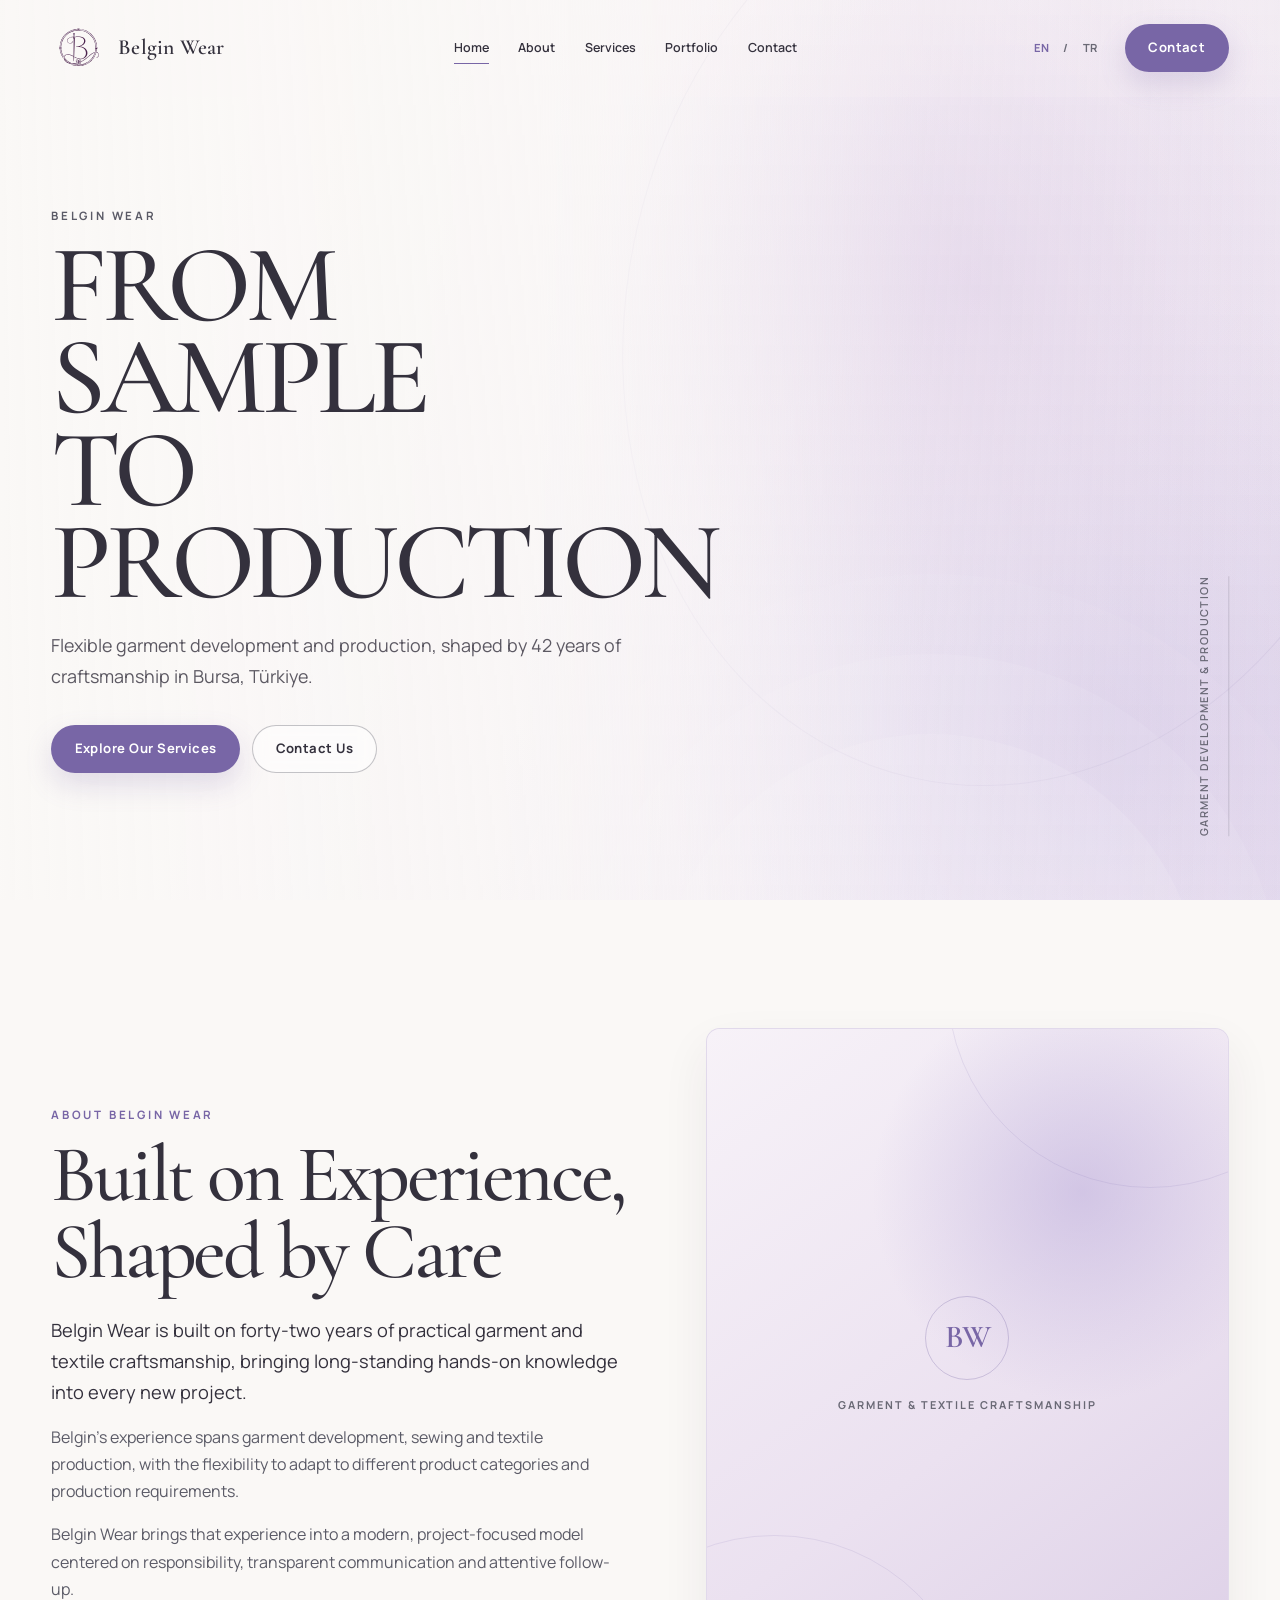
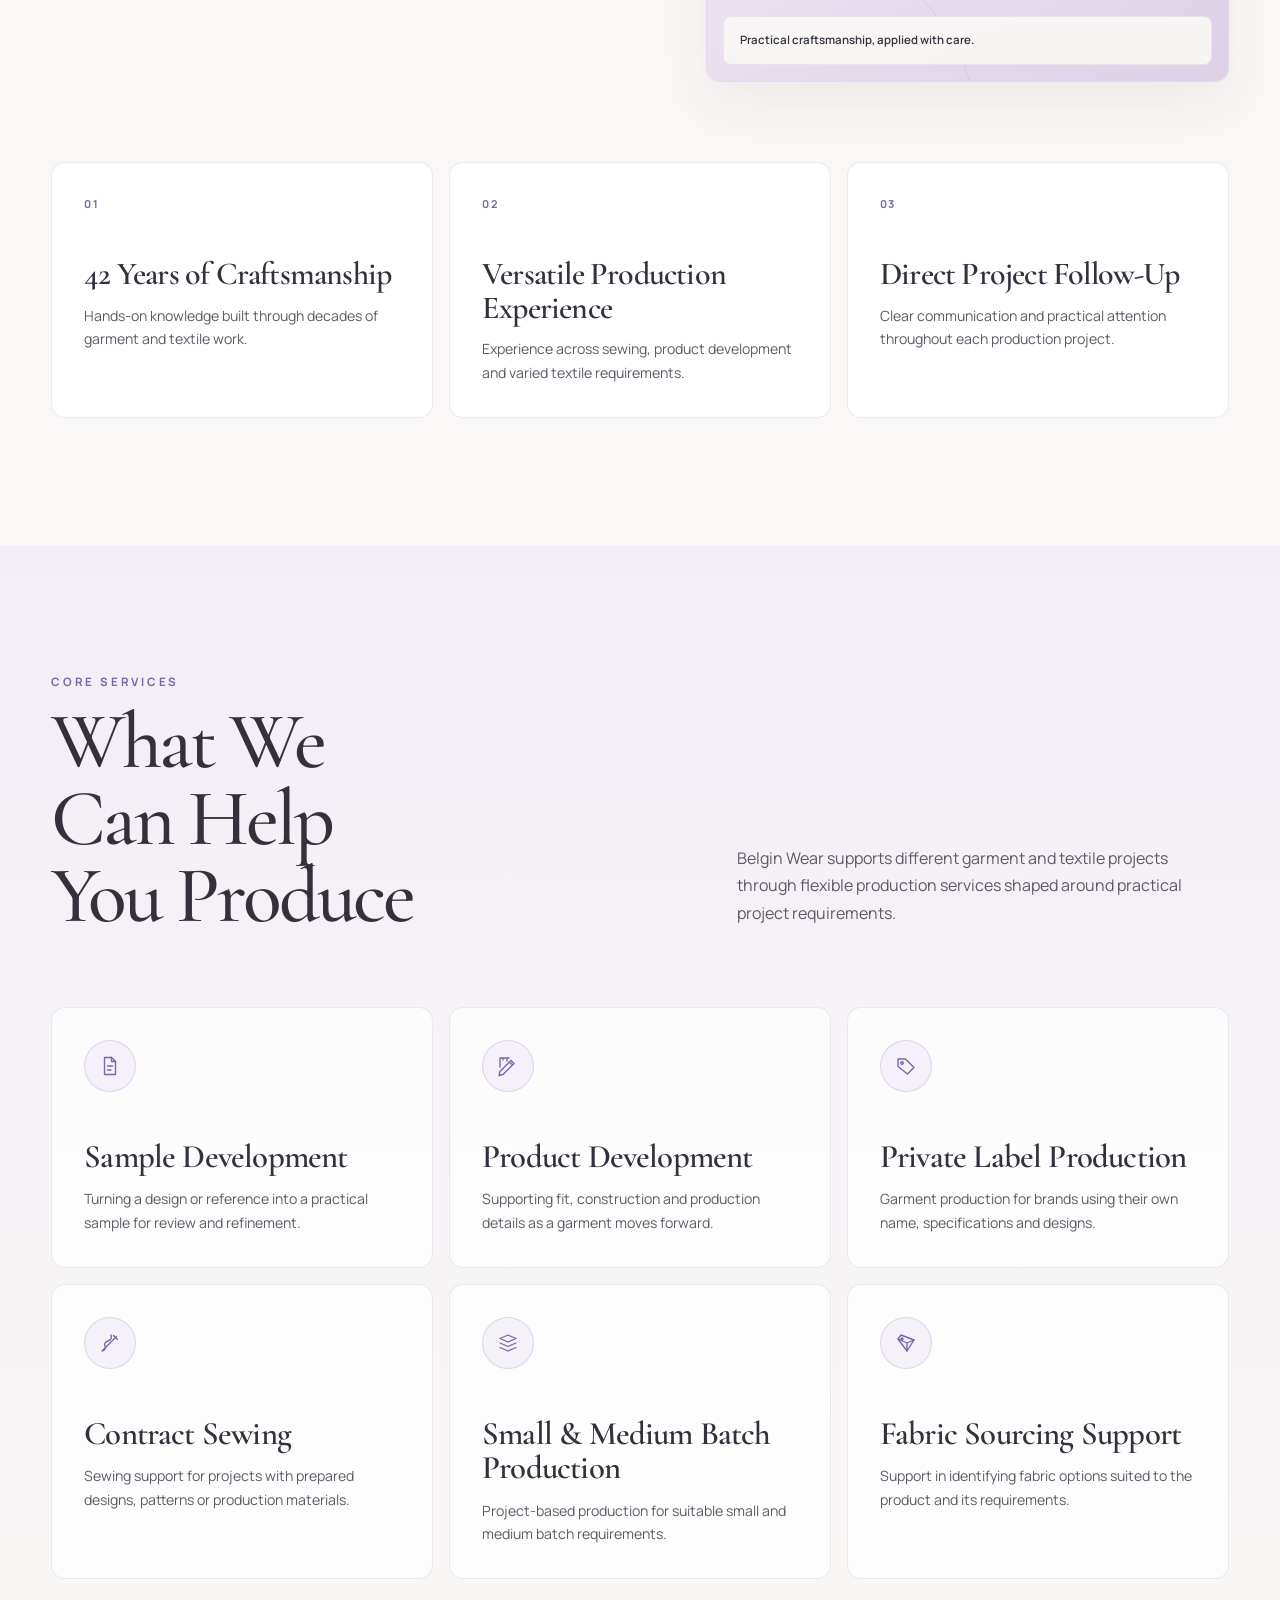
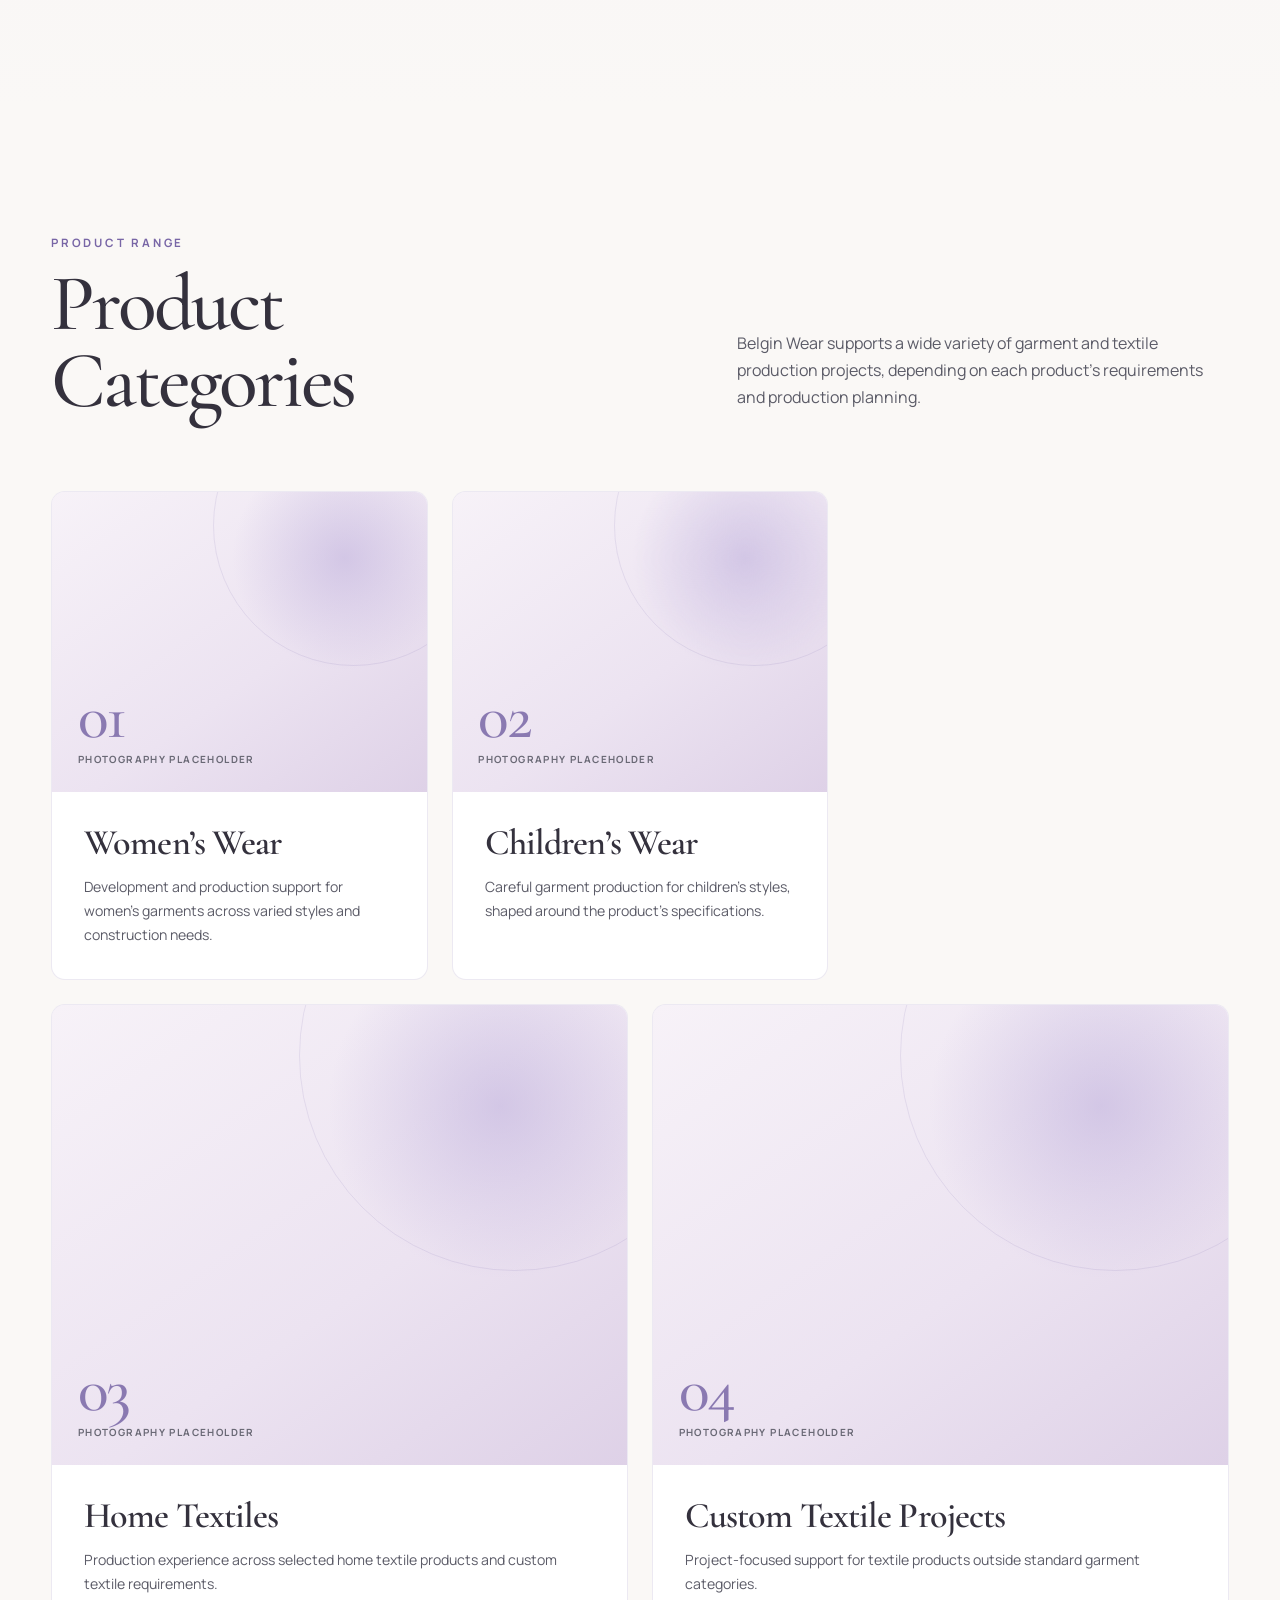
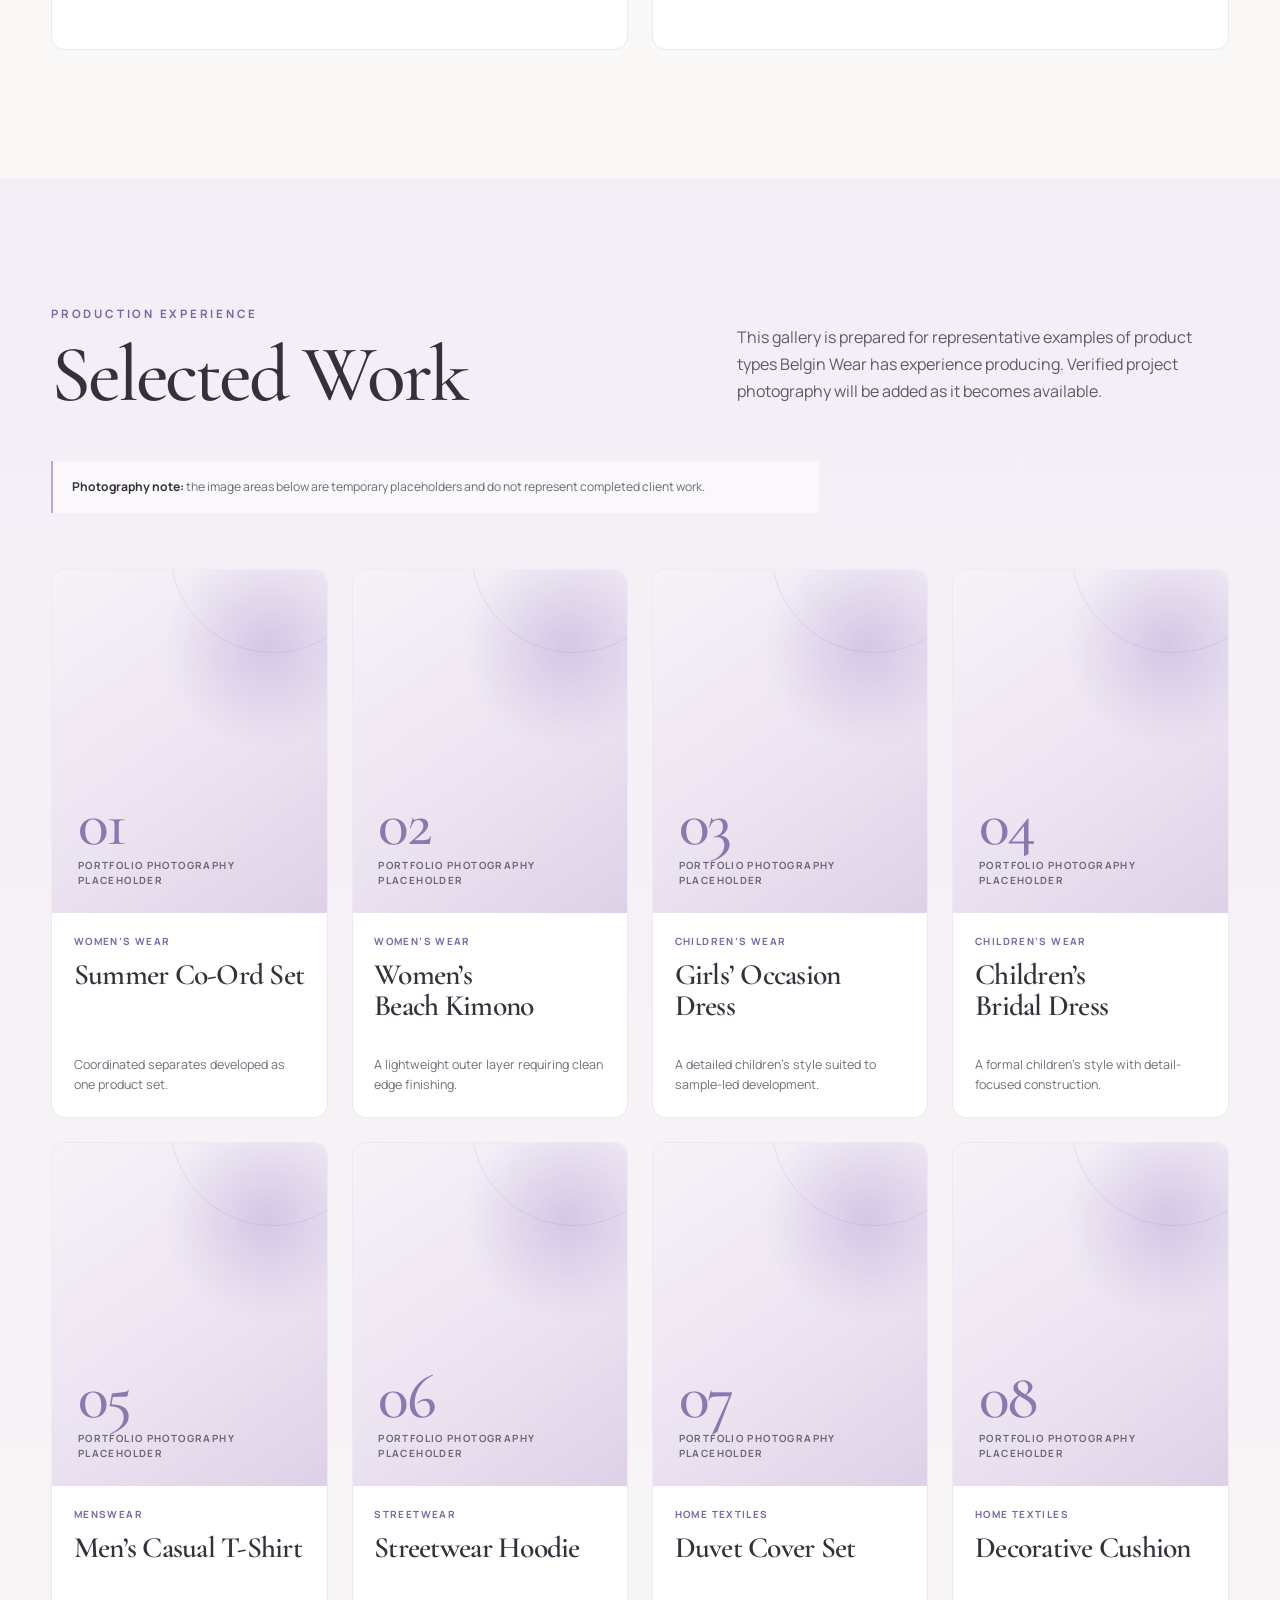
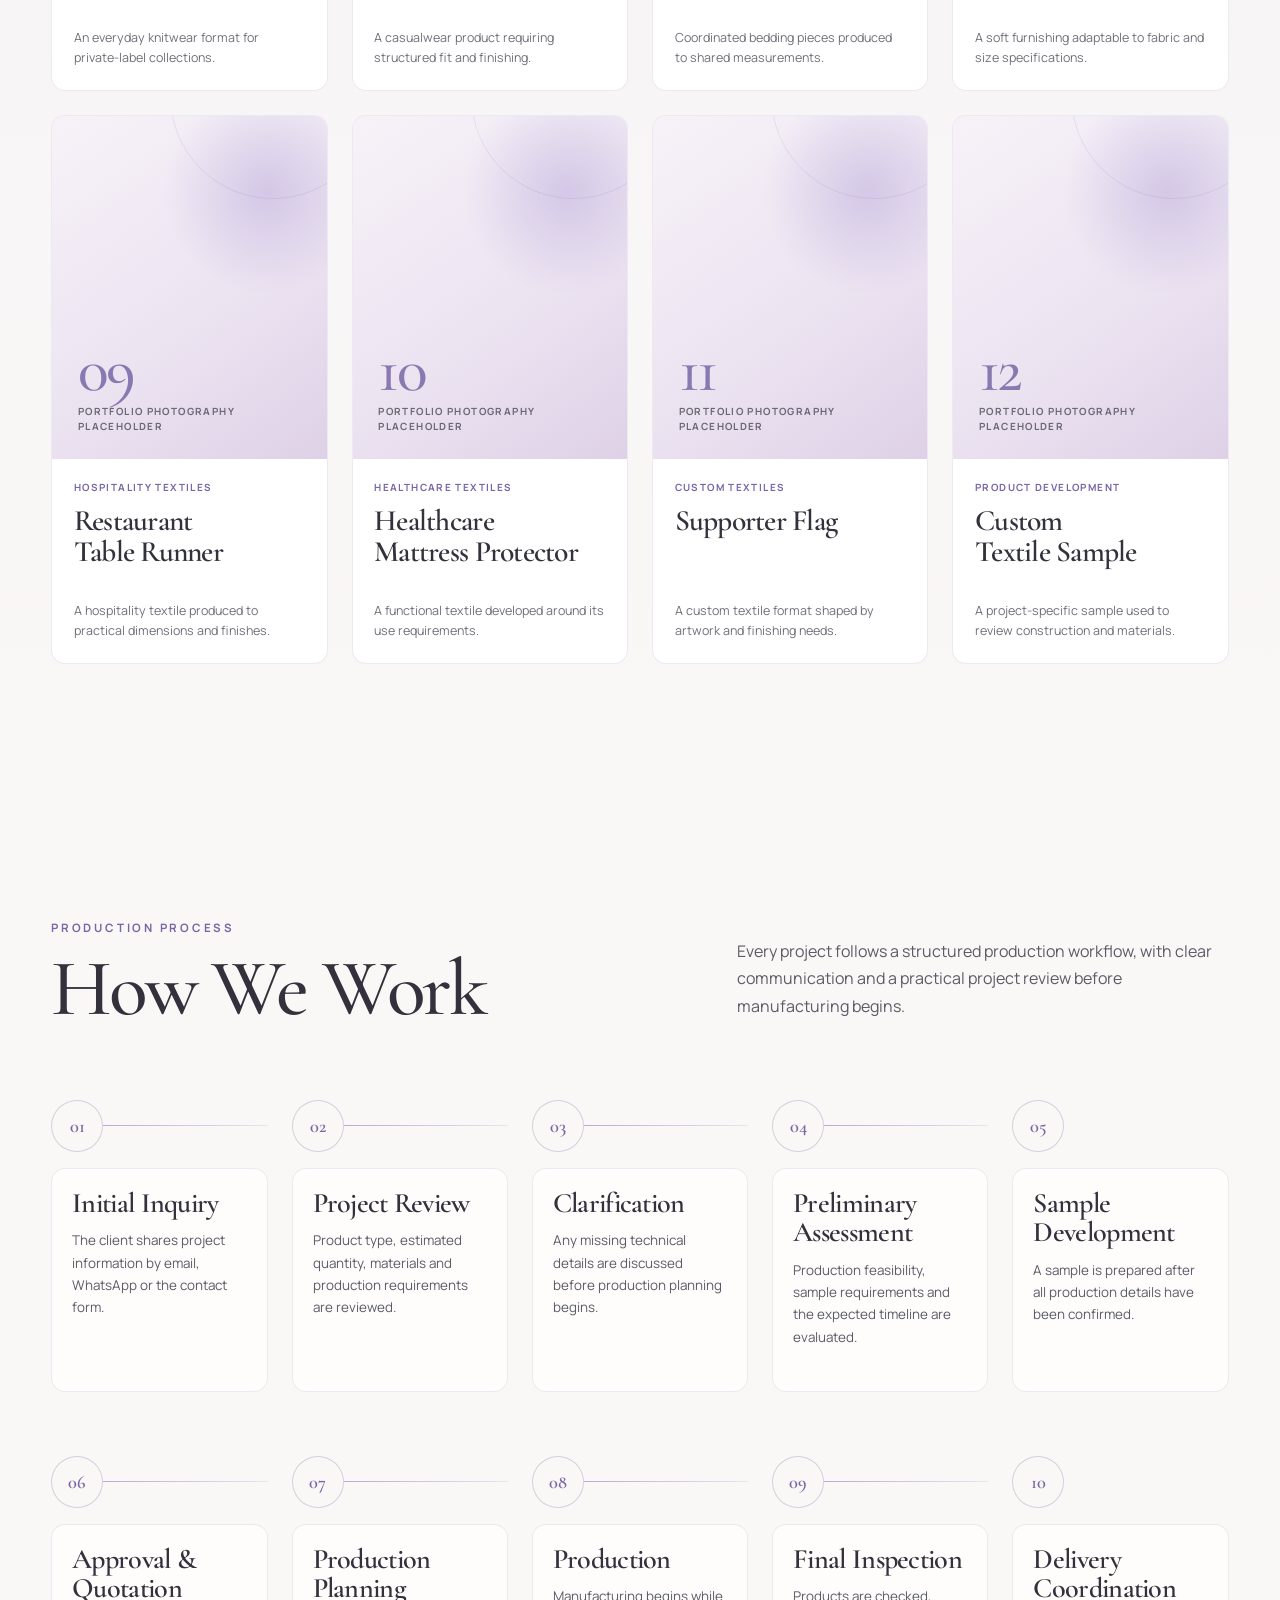
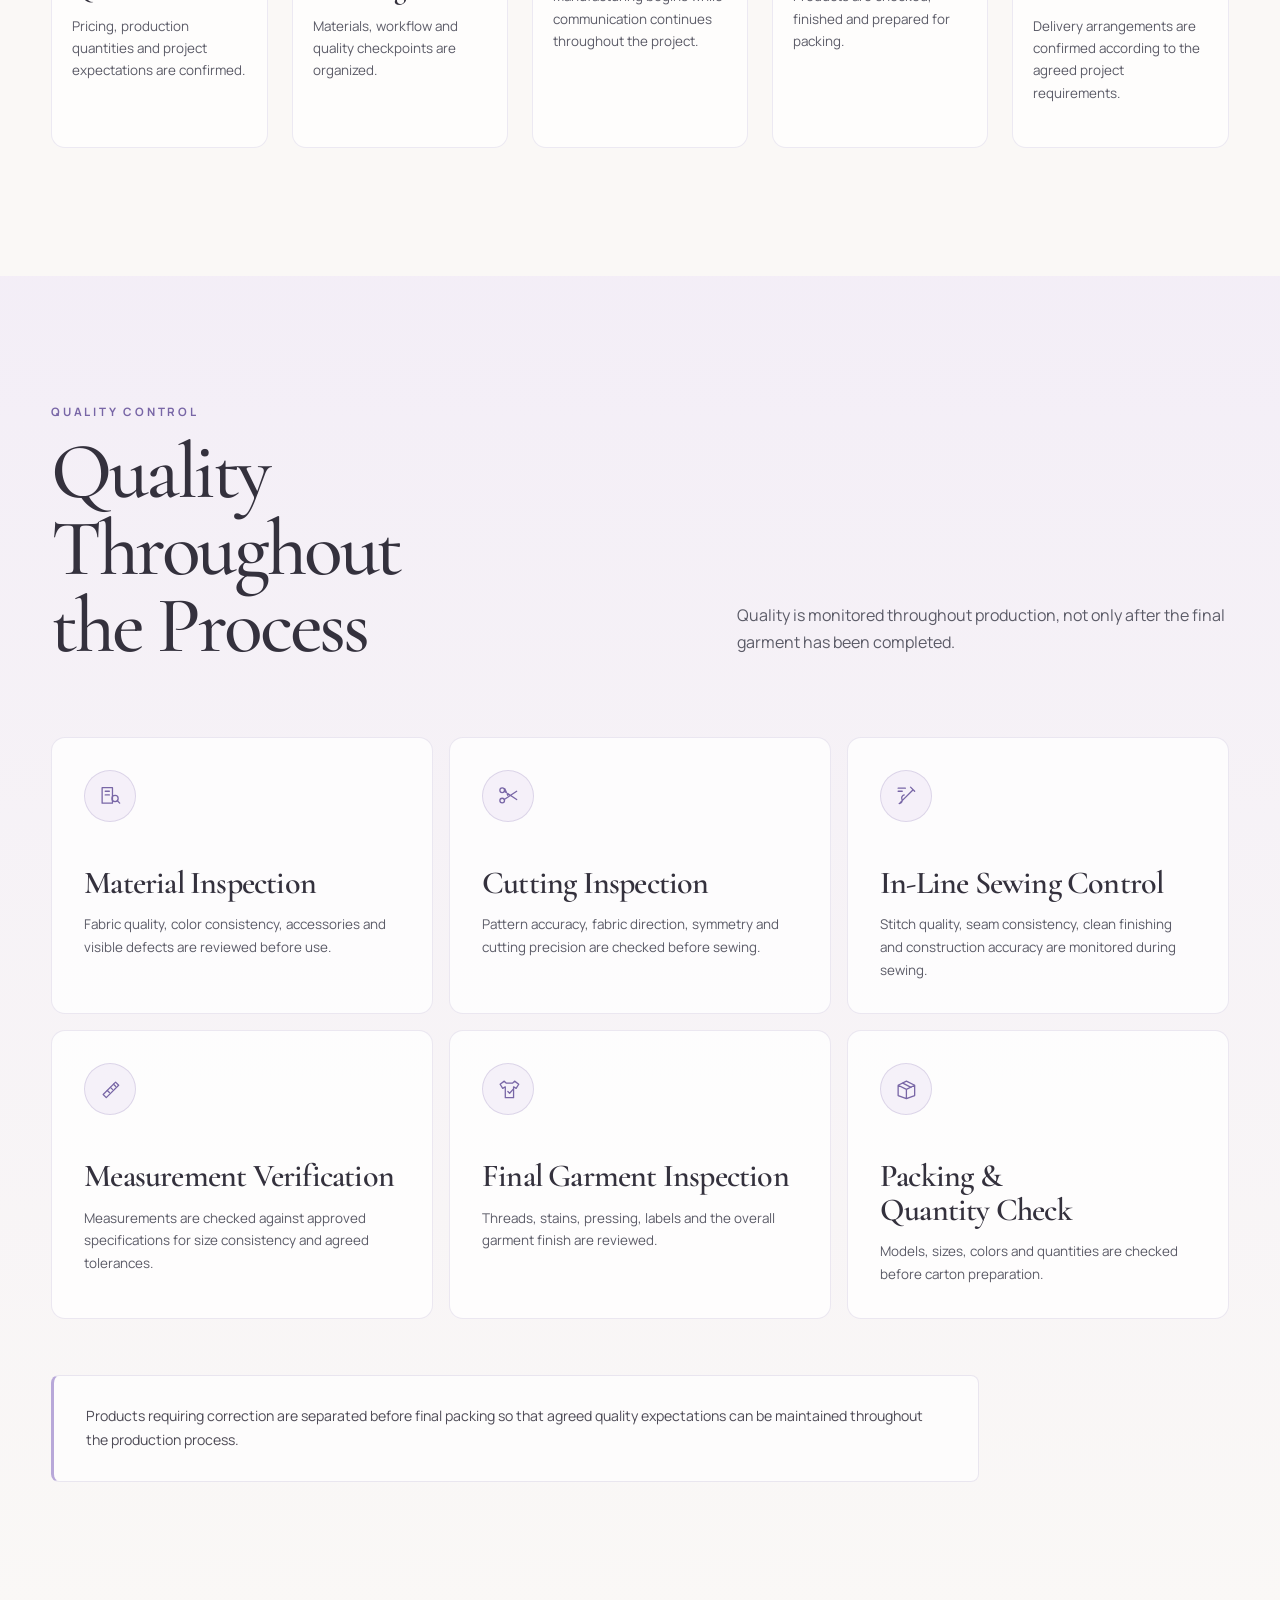
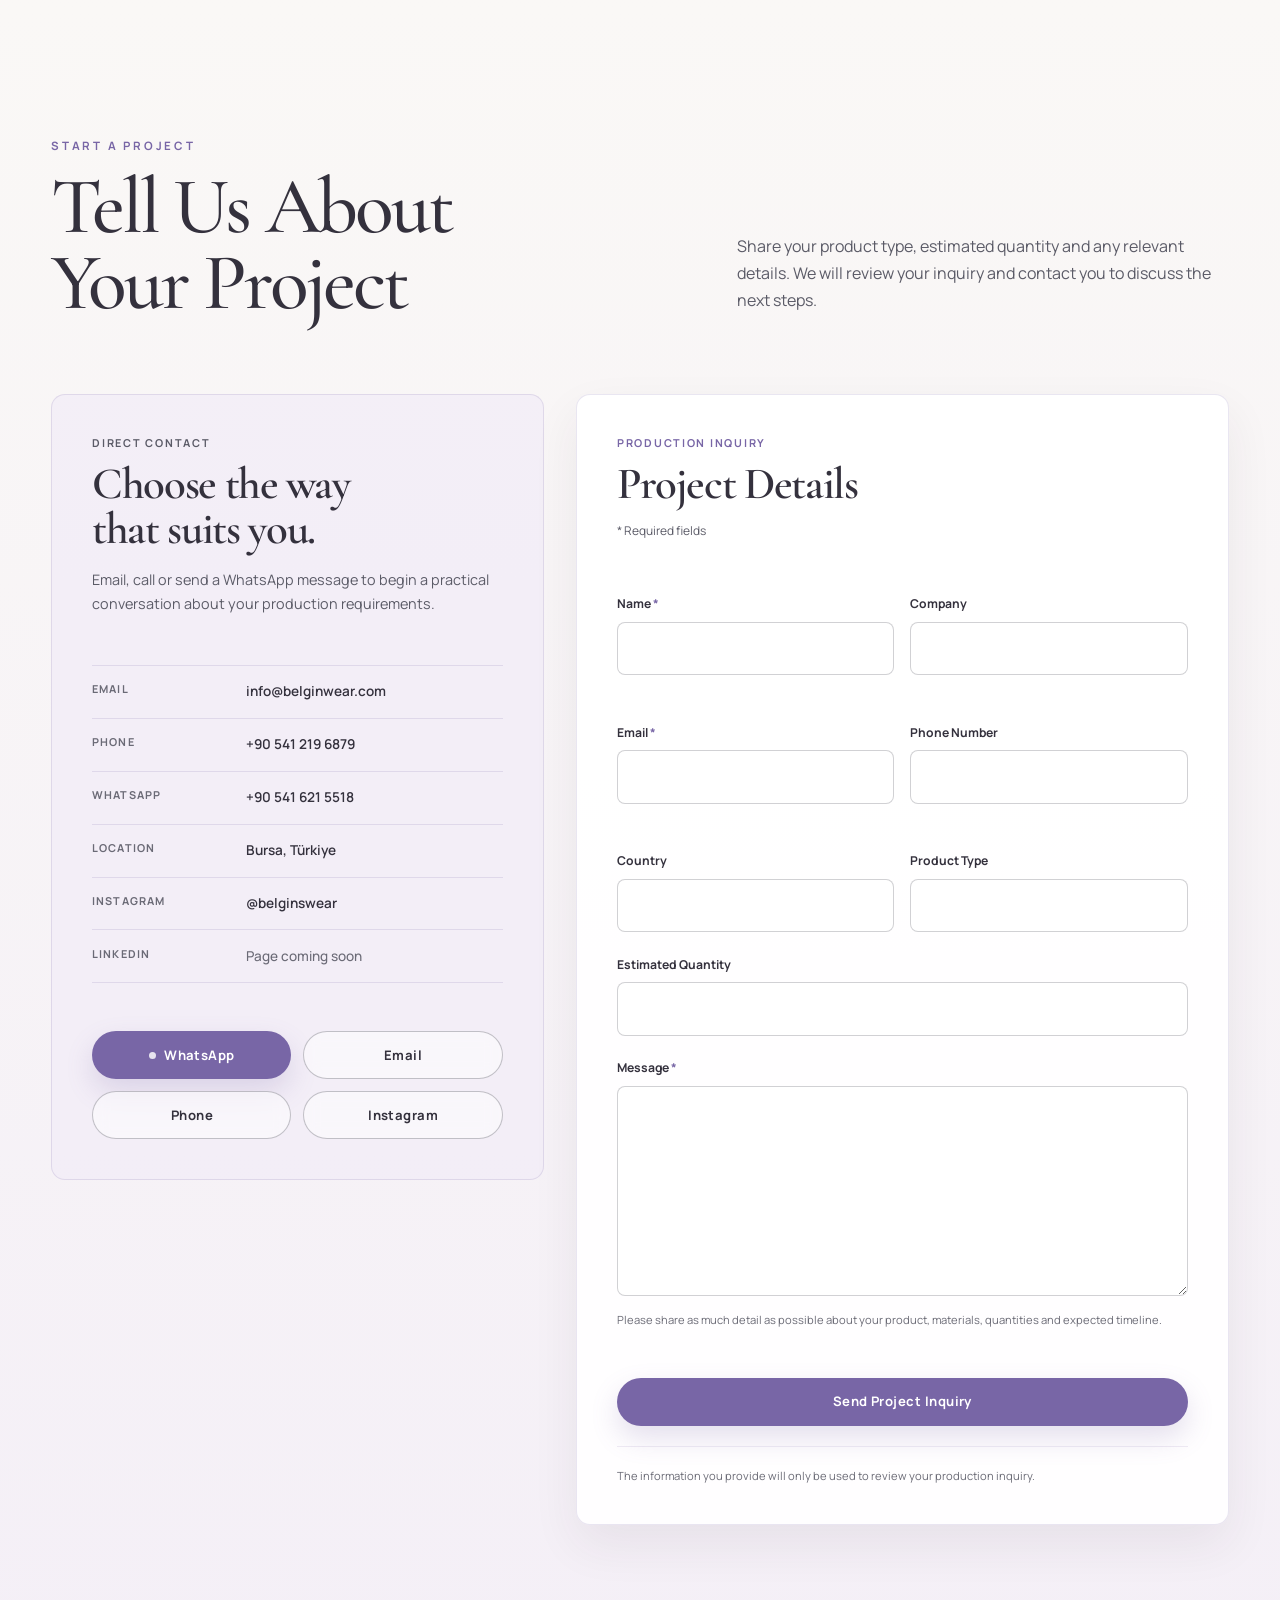
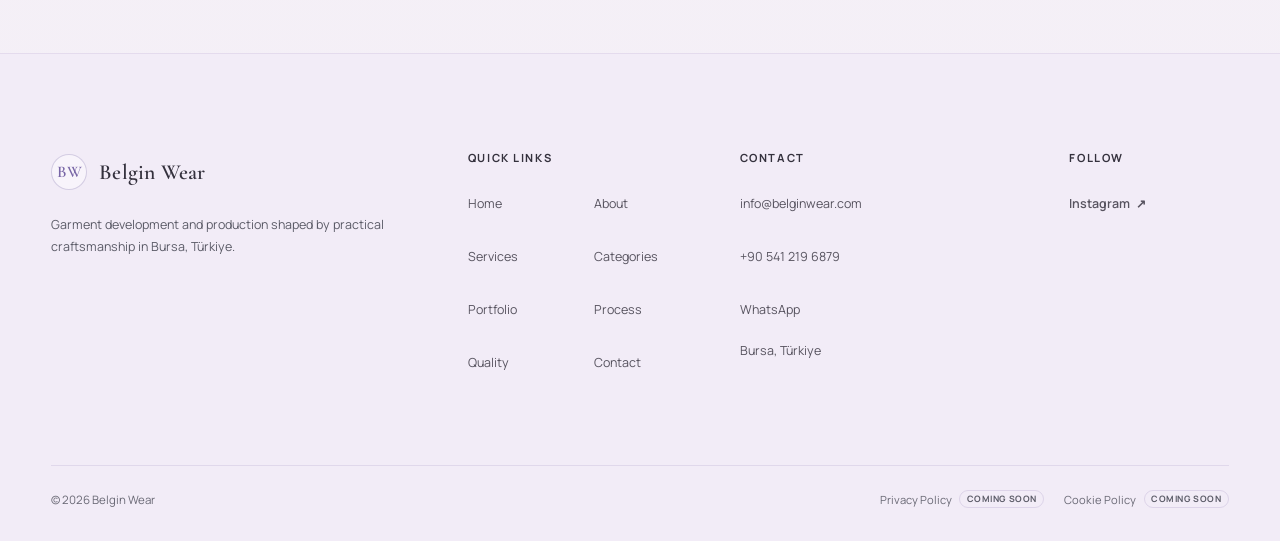
==== commit 5cdd4751: "Update index.html" ====
--- a/index.html
+++ b/index.html
@@ -414,8 +414,9 @@
     </div>
   </article>
 
-</div>  </article>  
-
+</div>
+</div>
+</section>
       <section class="portfolio-section content-section" id="portfolio" aria-labelledby="portfolio-title">
         <div class="content-shell">
           <header class="section-heading" data-reveal>
@@ -607,7 +608,7 @@
               </div>
             </article>
 
-            <article class="portfolio-card" data-reveal>
+            <article class="portfolio-card" data-reveal hidden>
               <div class="portfolio-media">
                 <div class="media-placeholder" aria-hidden="true">
                   <span class="media-placeholder-number">09</span>
@@ -628,7 +629,7 @@
               </div>
             </article>
 
-            <article class="portfolio-card" data-reveal>
+            <article class="portfolio-card" data-reveal hidden>
               <div class="portfolio-media">
                 <div class="media-placeholder" aria-hidden="true">
                   <span class="media-placeholder-number">10</span>
@@ -649,7 +650,7 @@
               </div>
             </article>
 
-            <article class="portfolio-card" data-reveal>
+            <article class="portfolio-card" data-reveal hidden>
               <div class="portfolio-media">
                 <div class="media-placeholder" aria-hidden="true">
                   <span class="media-placeholder-number">11</span>
@@ -670,7 +671,7 @@
               </div>
             </article>
 
-            <article class="portfolio-card" data-reveal>
+            <article class="portfolio-card" data-reveal hidden>
               <div class="portfolio-media">
                 <div class="media-placeholder" aria-hidden="true">
                   <span class="media-placeholder-number">12</span>
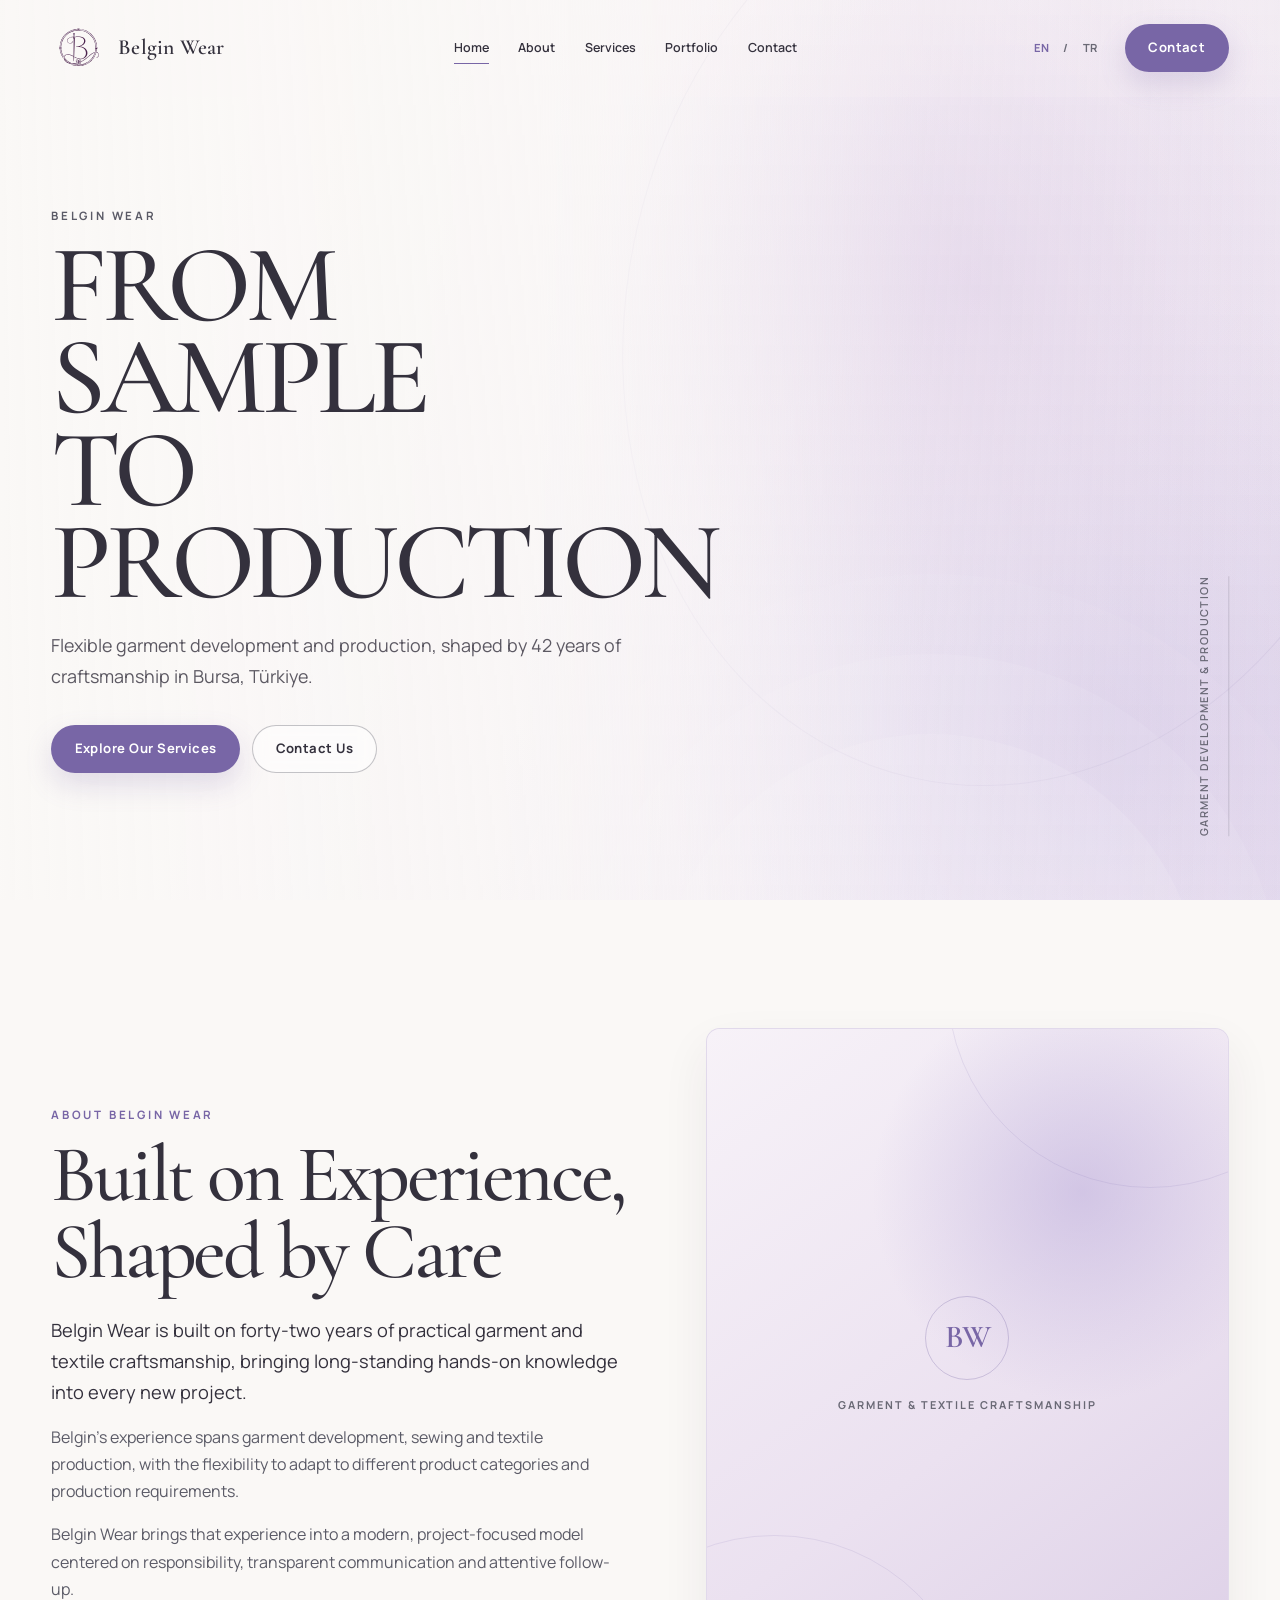
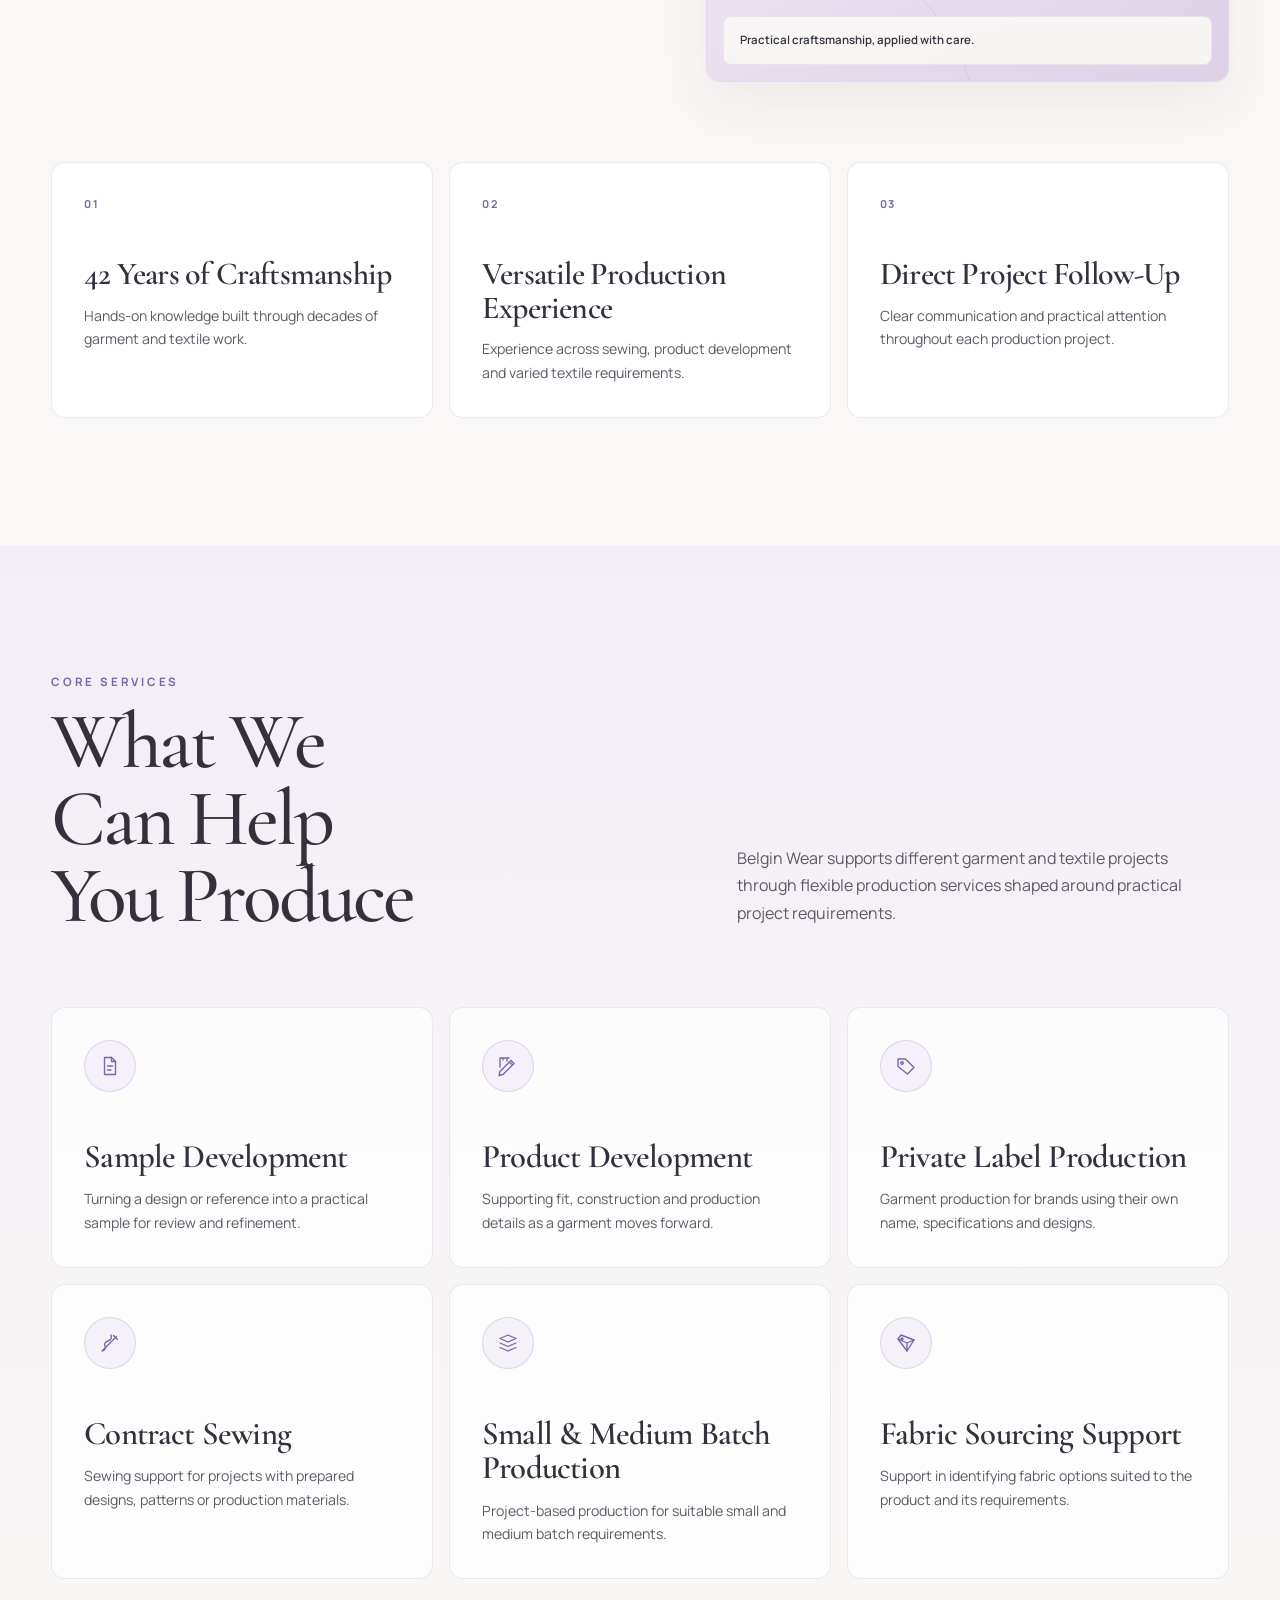
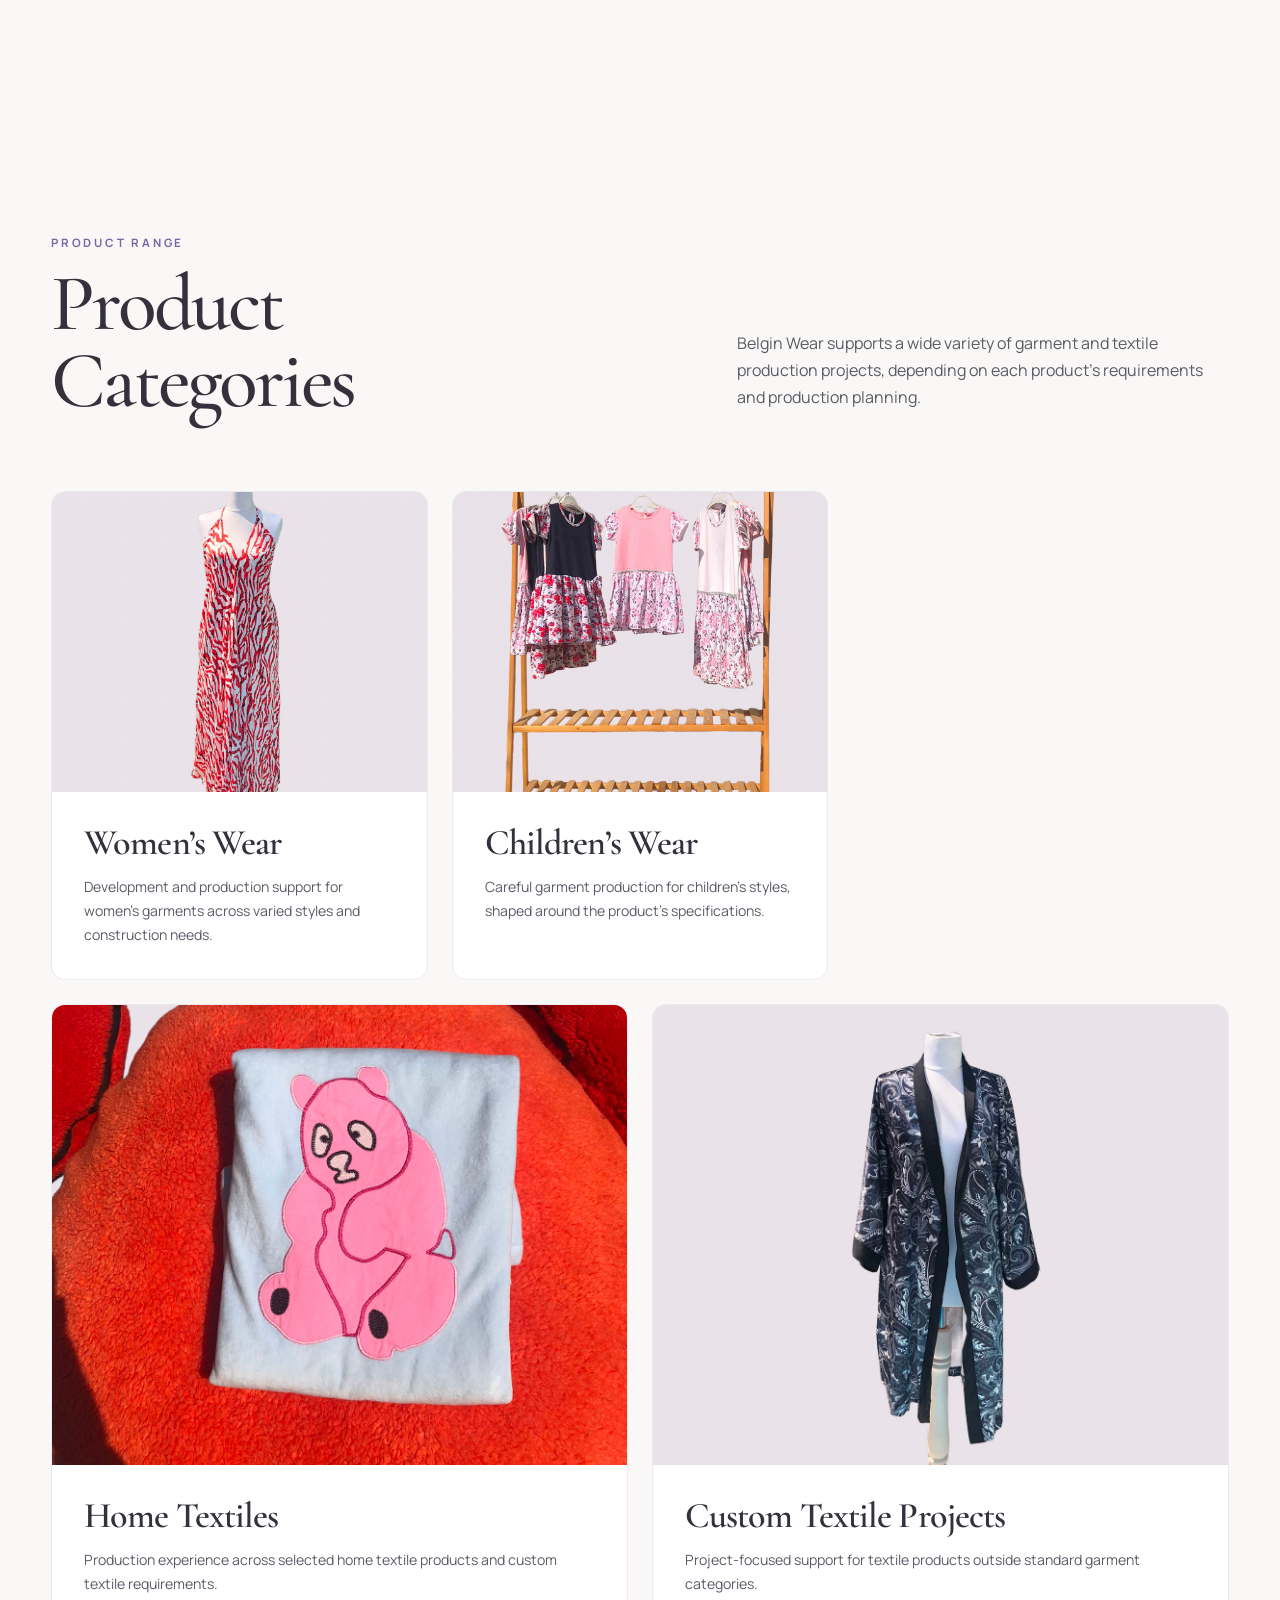
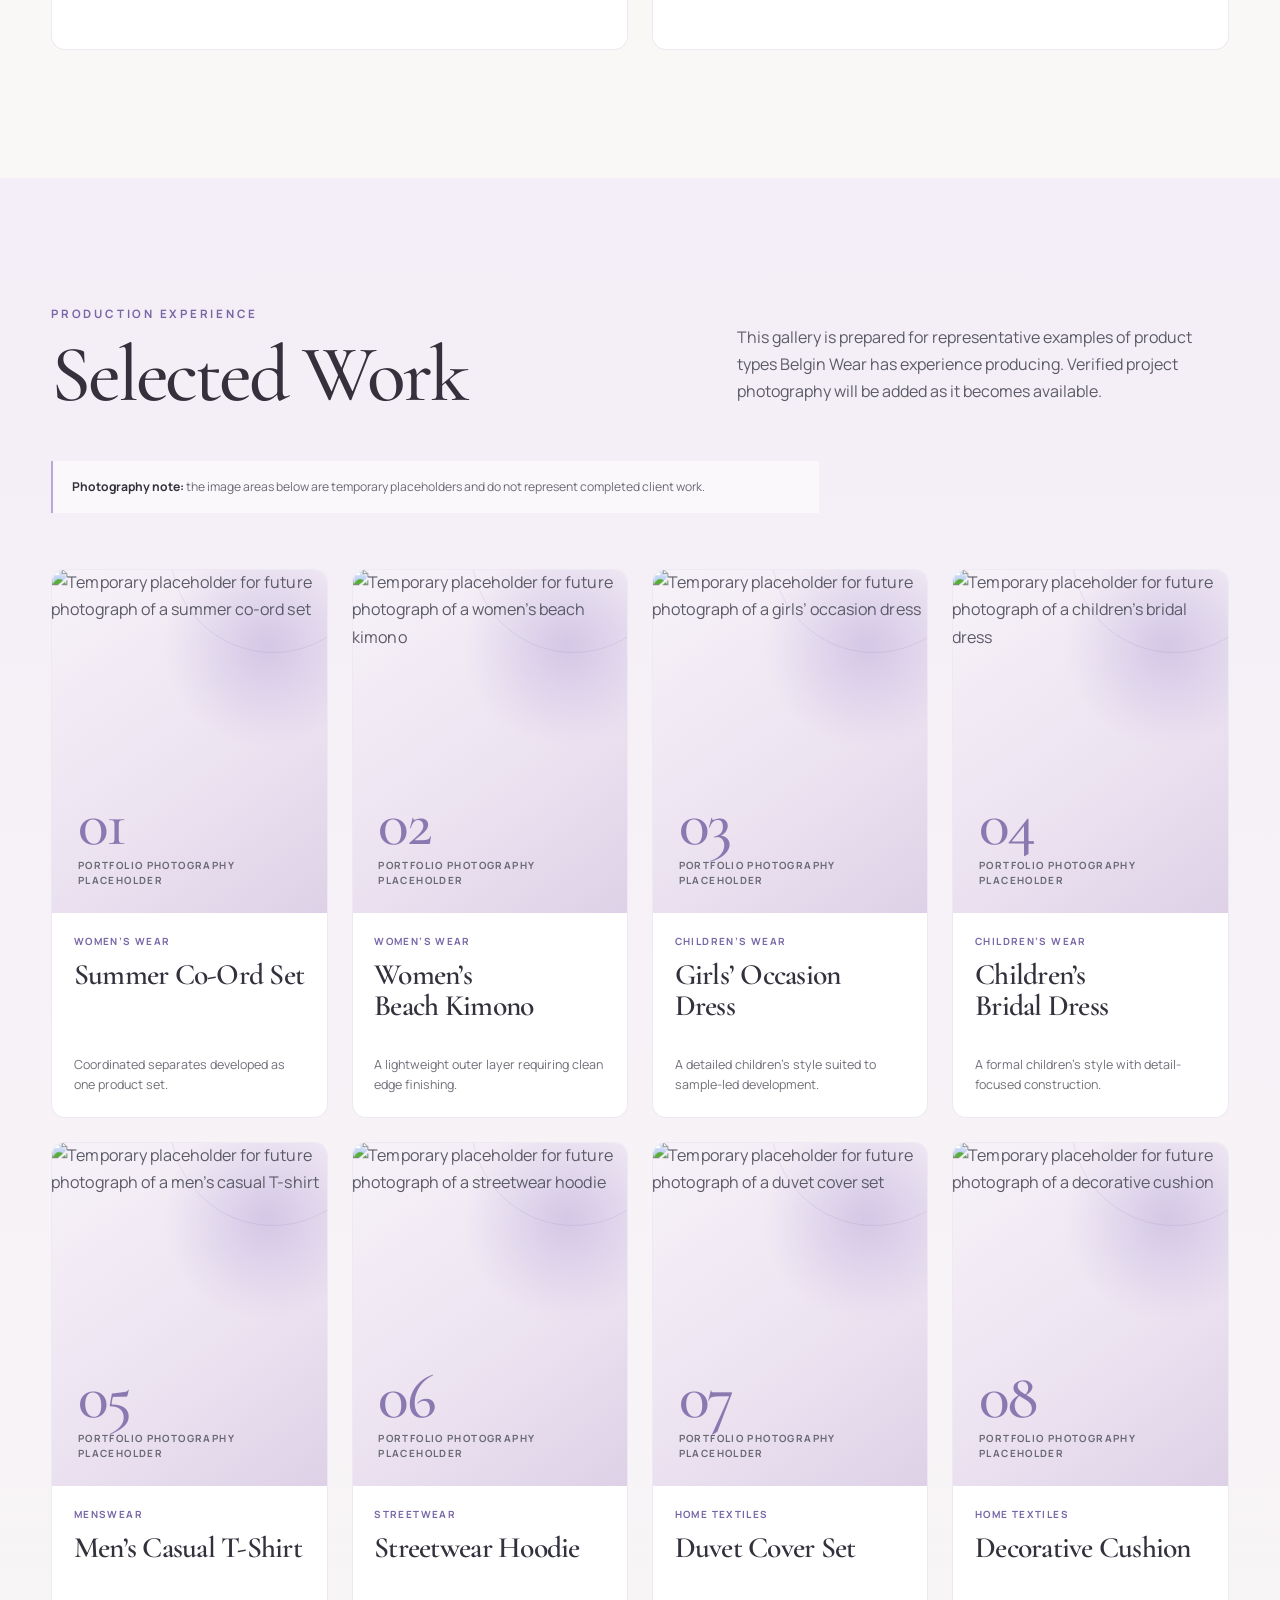
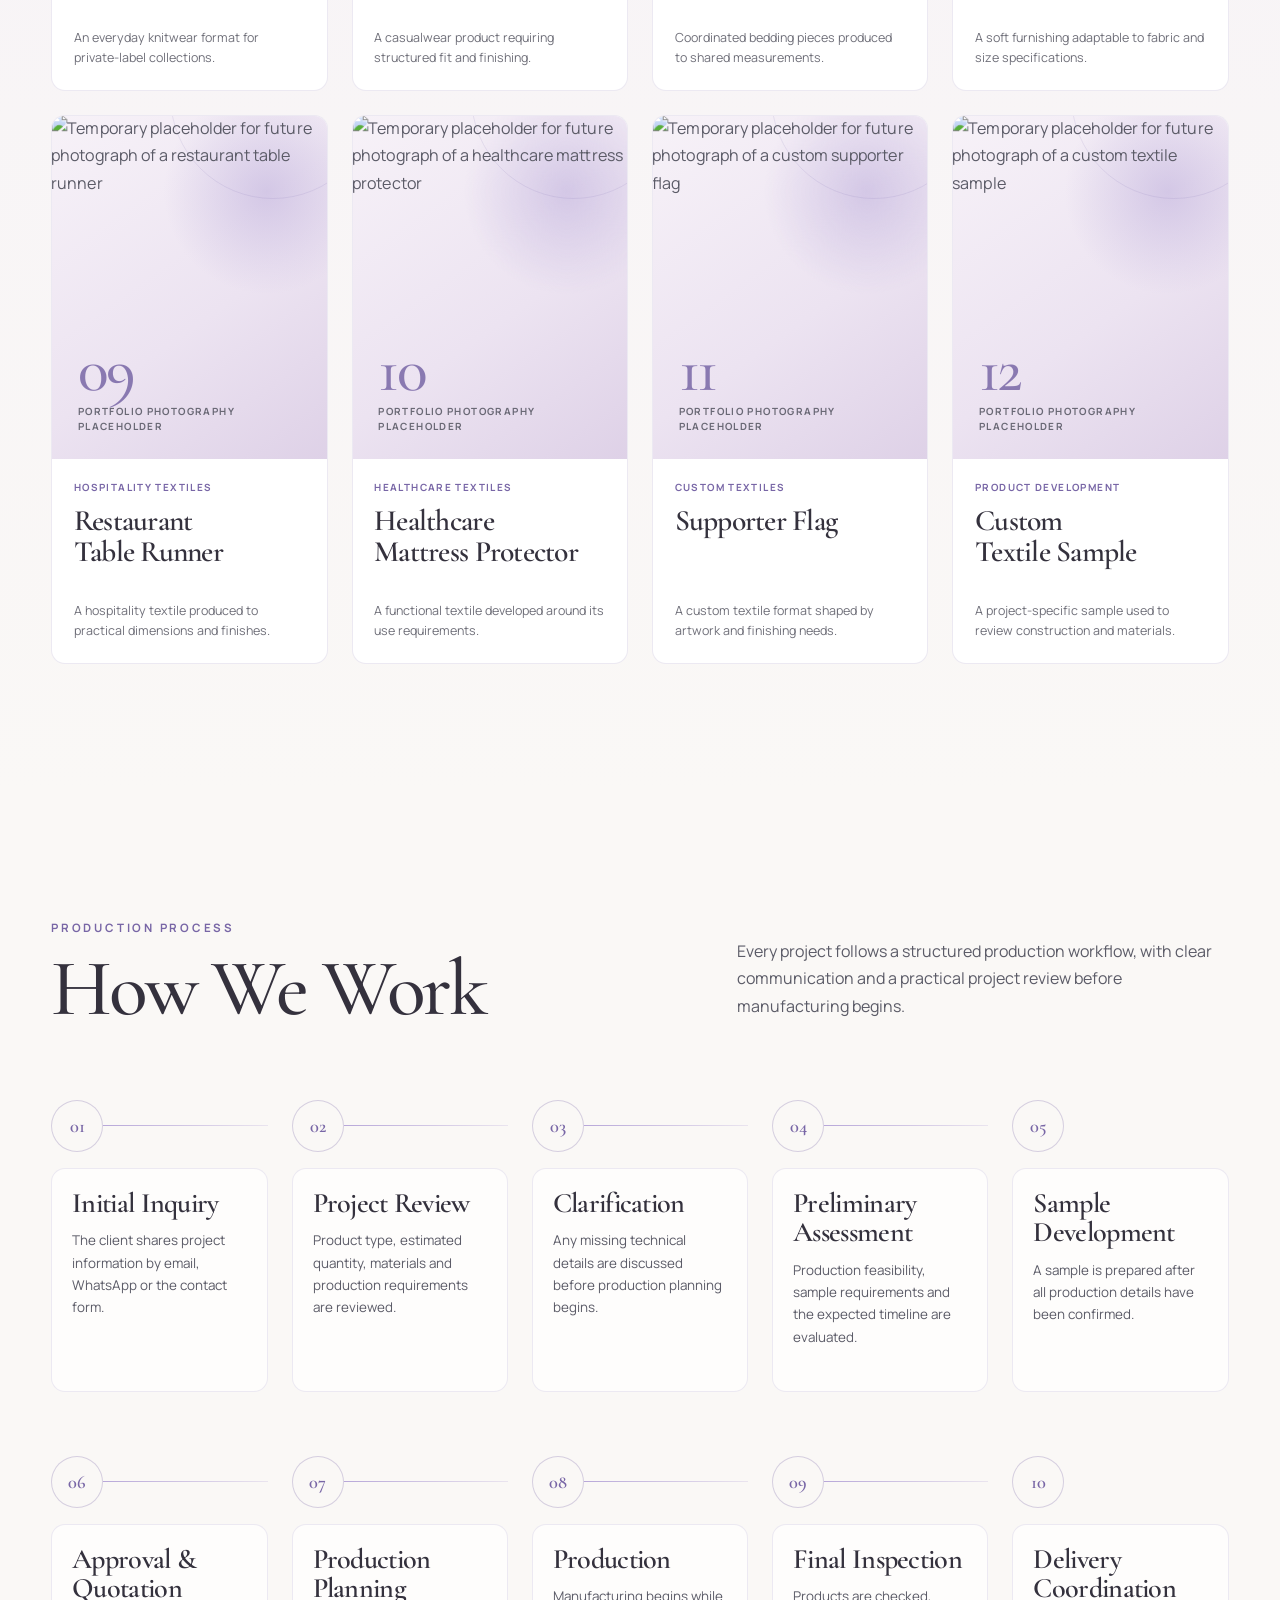
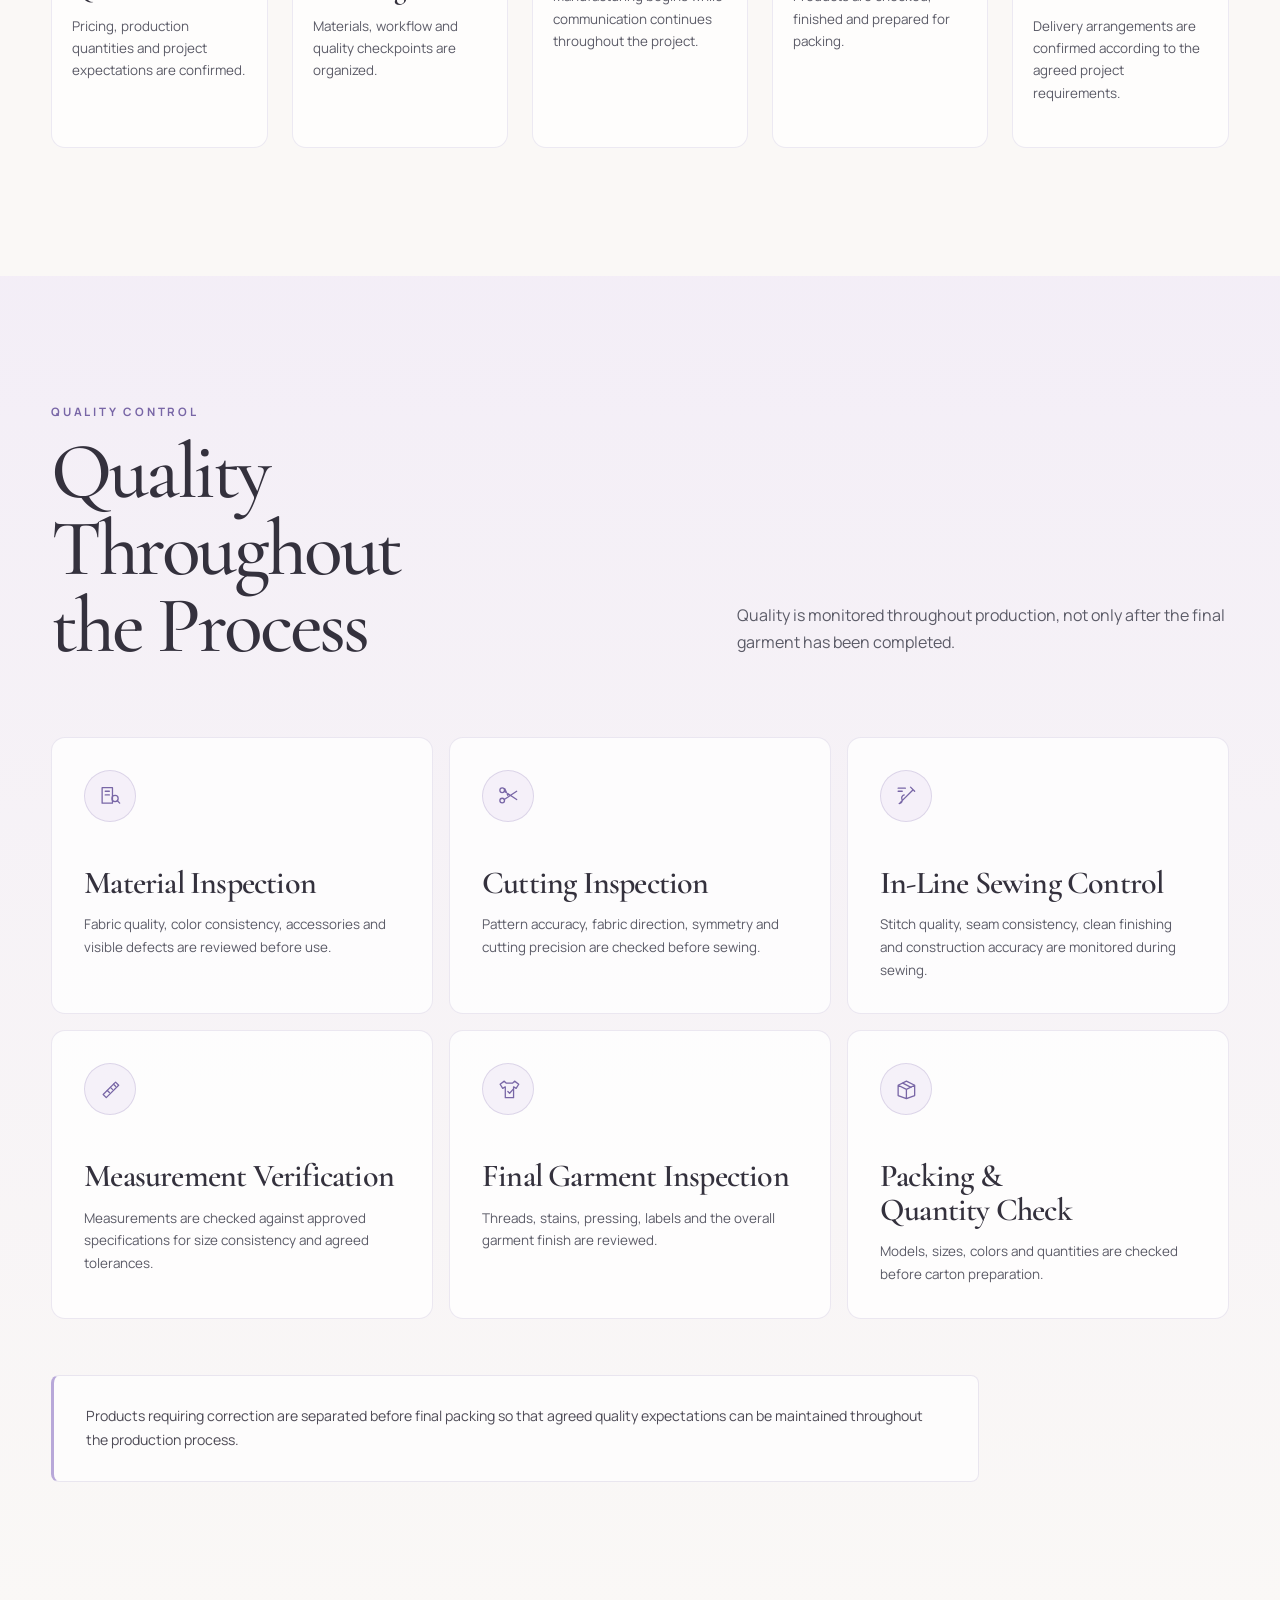
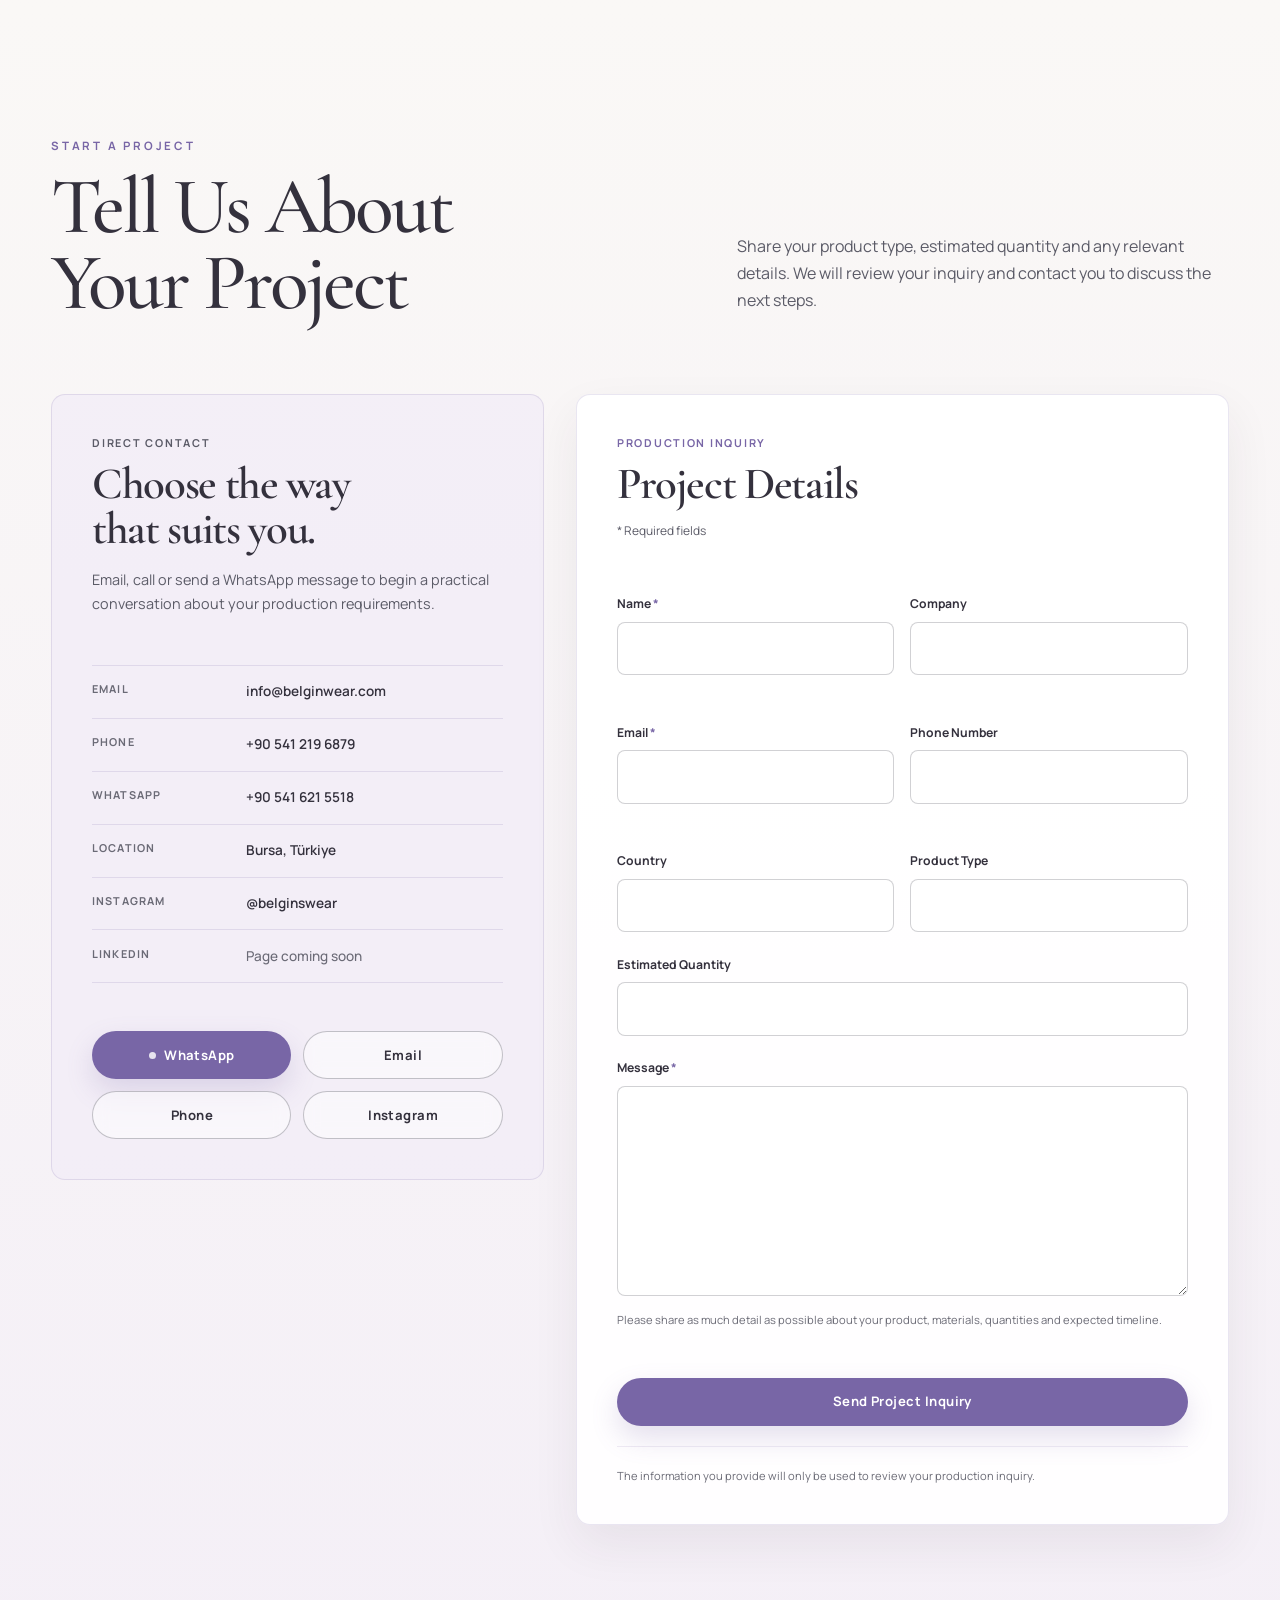
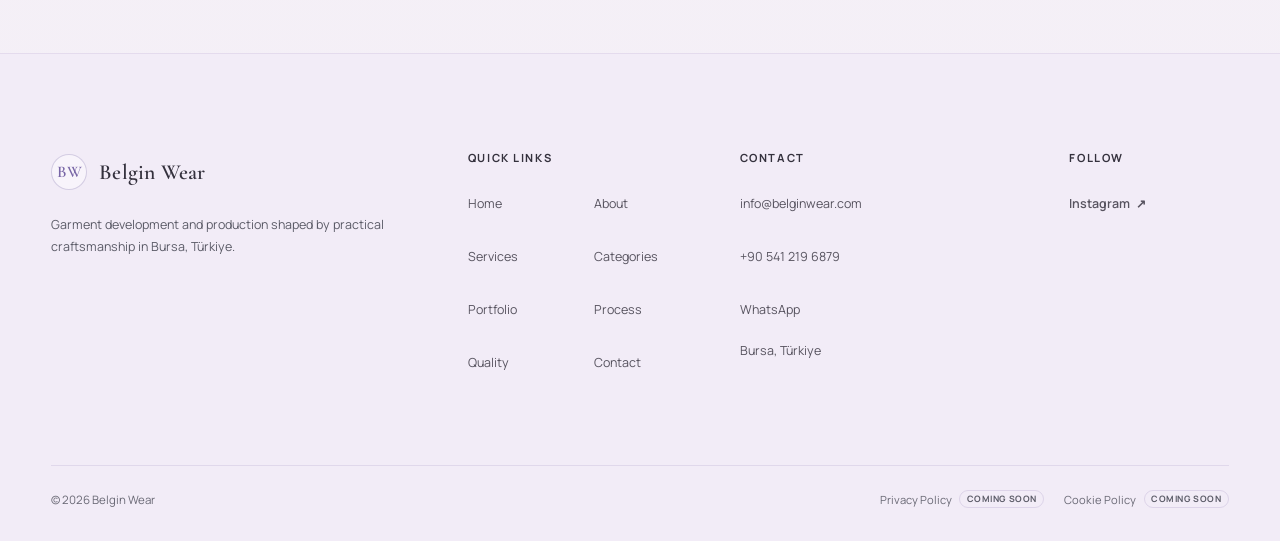
==== commit 4c8f4634: "Update index.html" ====
--- a/index.html
+++ b/index.html
@@ -68,8 +68,8 @@
       href="https://fonts.googleapis.com/css2?family=Cormorant+Garamond:wght@500;600&amp;family=Manrope:wght@400;500;600;700&amp;display=swap"
       rel="stylesheet"
     >
-    <link rel="stylesheet" href="style.css">
-    <script src="script.js" defer></script>
+    <link rel="stylesheet" href="style.css?v=5">
+    <script src="script.js?v=5" defer></script>
   </head>
 
   <body>
--- a/style.css
+++ b/style.css
@@ -1005,7 +1005,7 @@
   width: 100%;
   height: 100%;
   object-fit: cover;
-  opacity: 0;
+  opacity: 1;
   transform: scale(1.005);
   transition:
     opacity 650ms ease,
@@ -1928,3 +1928,16 @@
     transform: none;
   }
 }
+/* TEMPORARY IMAGE VISIBILITY FIX */
+.category-media img[data-content-image],
+.portfolio-media img[data-content-image] {
+  display: block !important;
+  opacity: 1 !important;
+  visibility: visible !important;
+  z-index: 2 !important;
+}
+
+.category-media .media-placeholder,
+.portfolio-media .media-placeholder {
+  z-index: 1;
+}
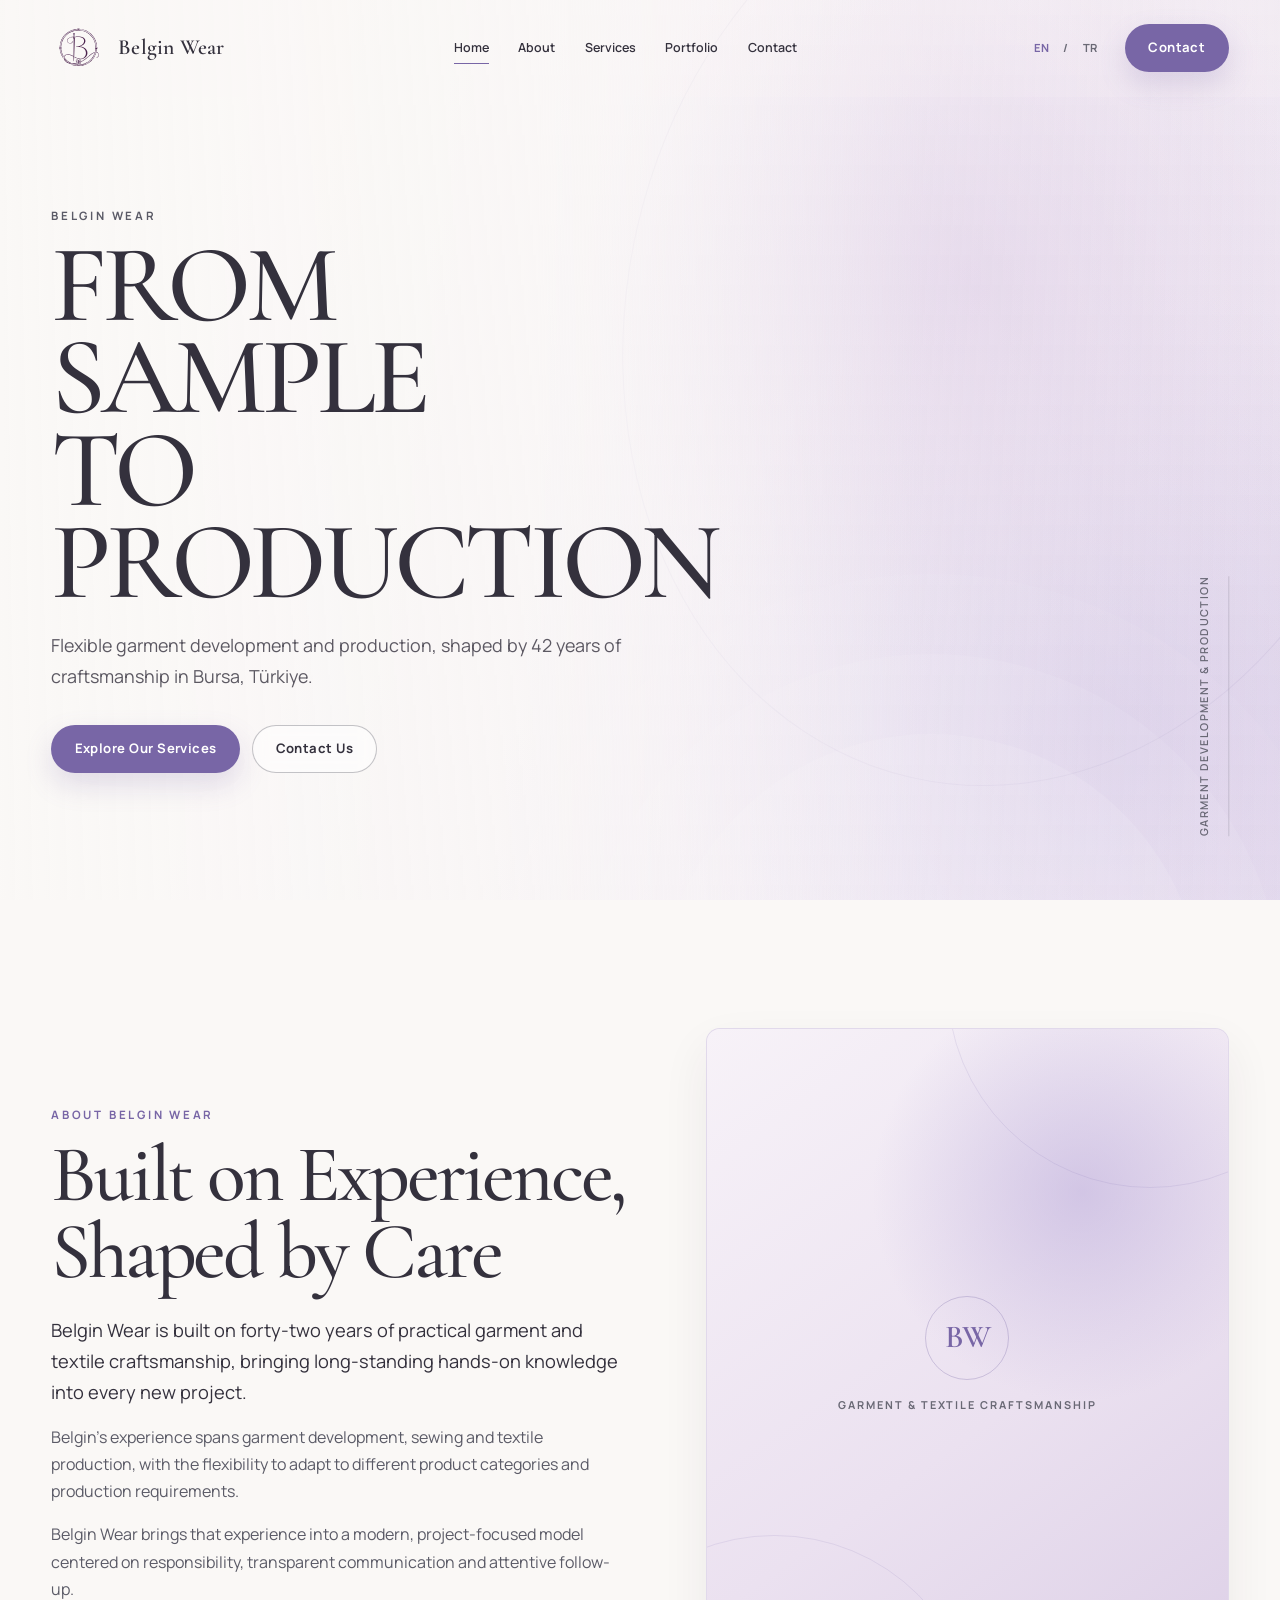
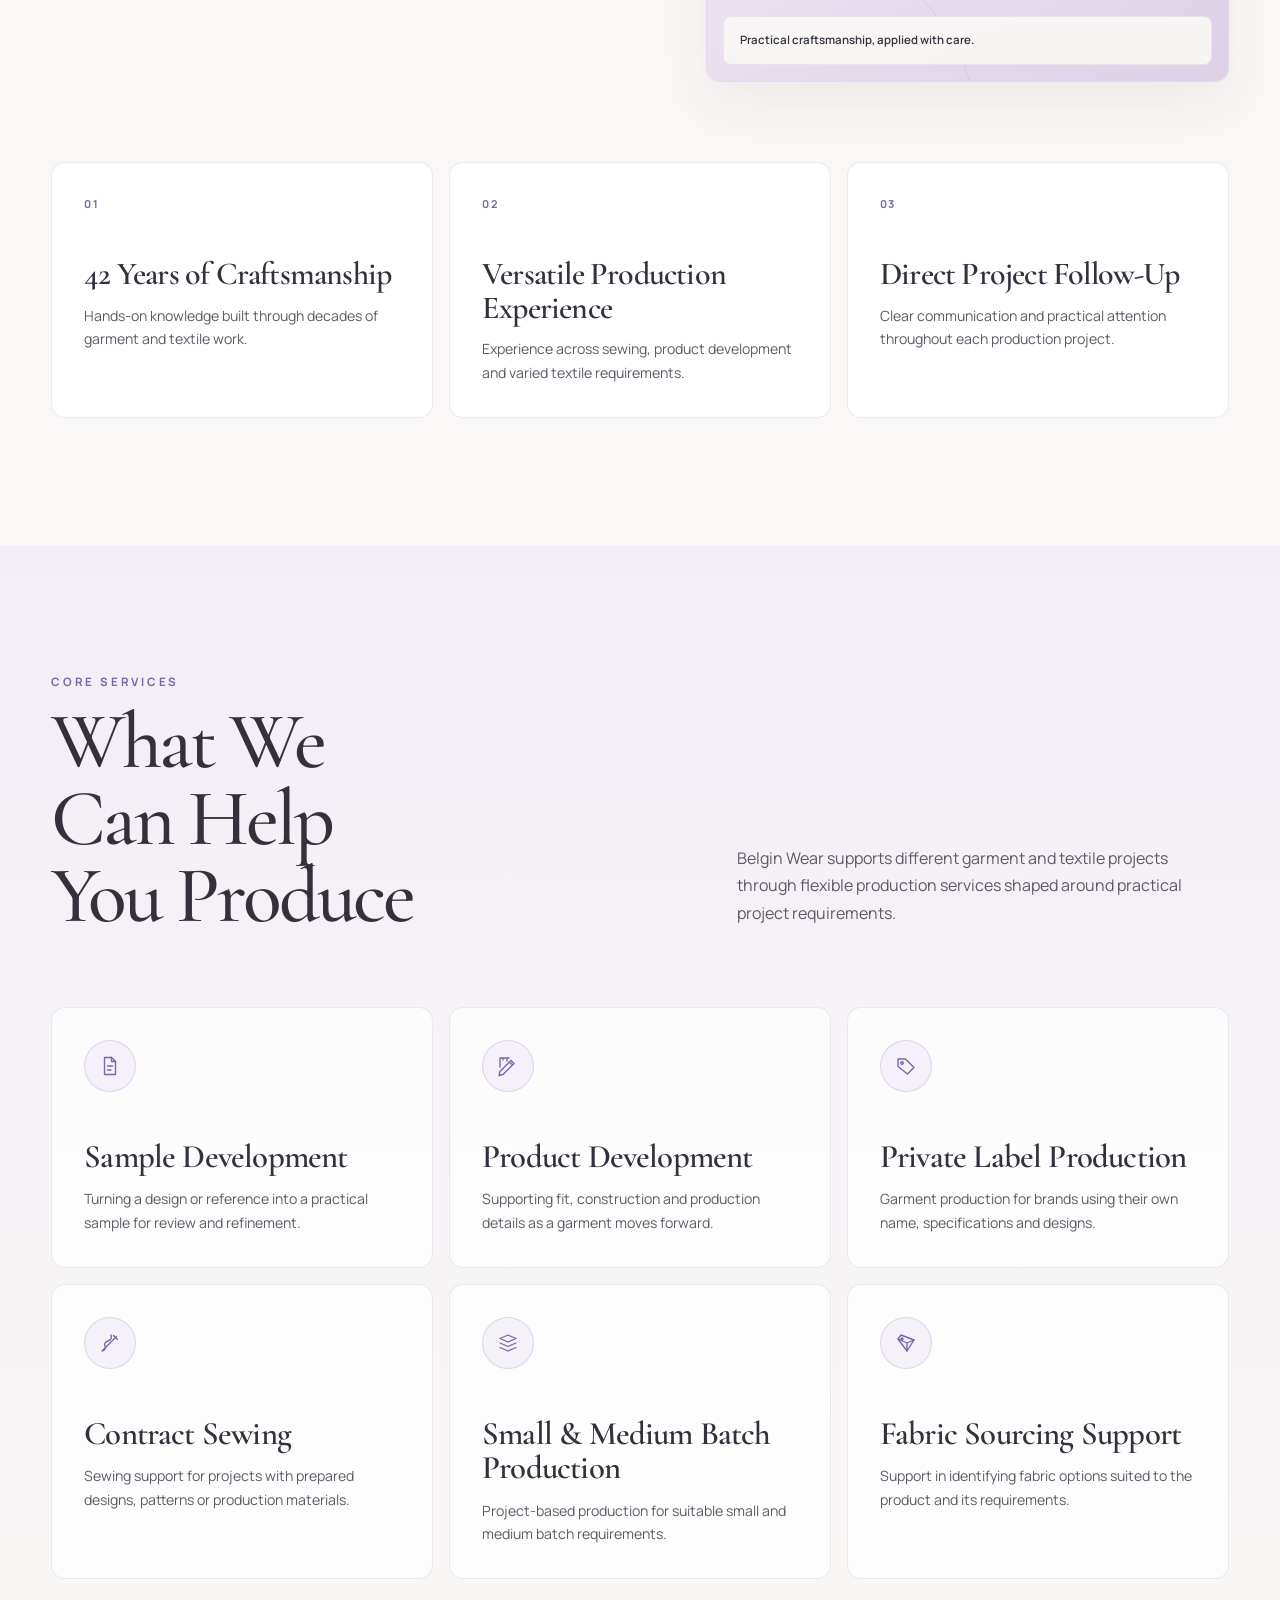
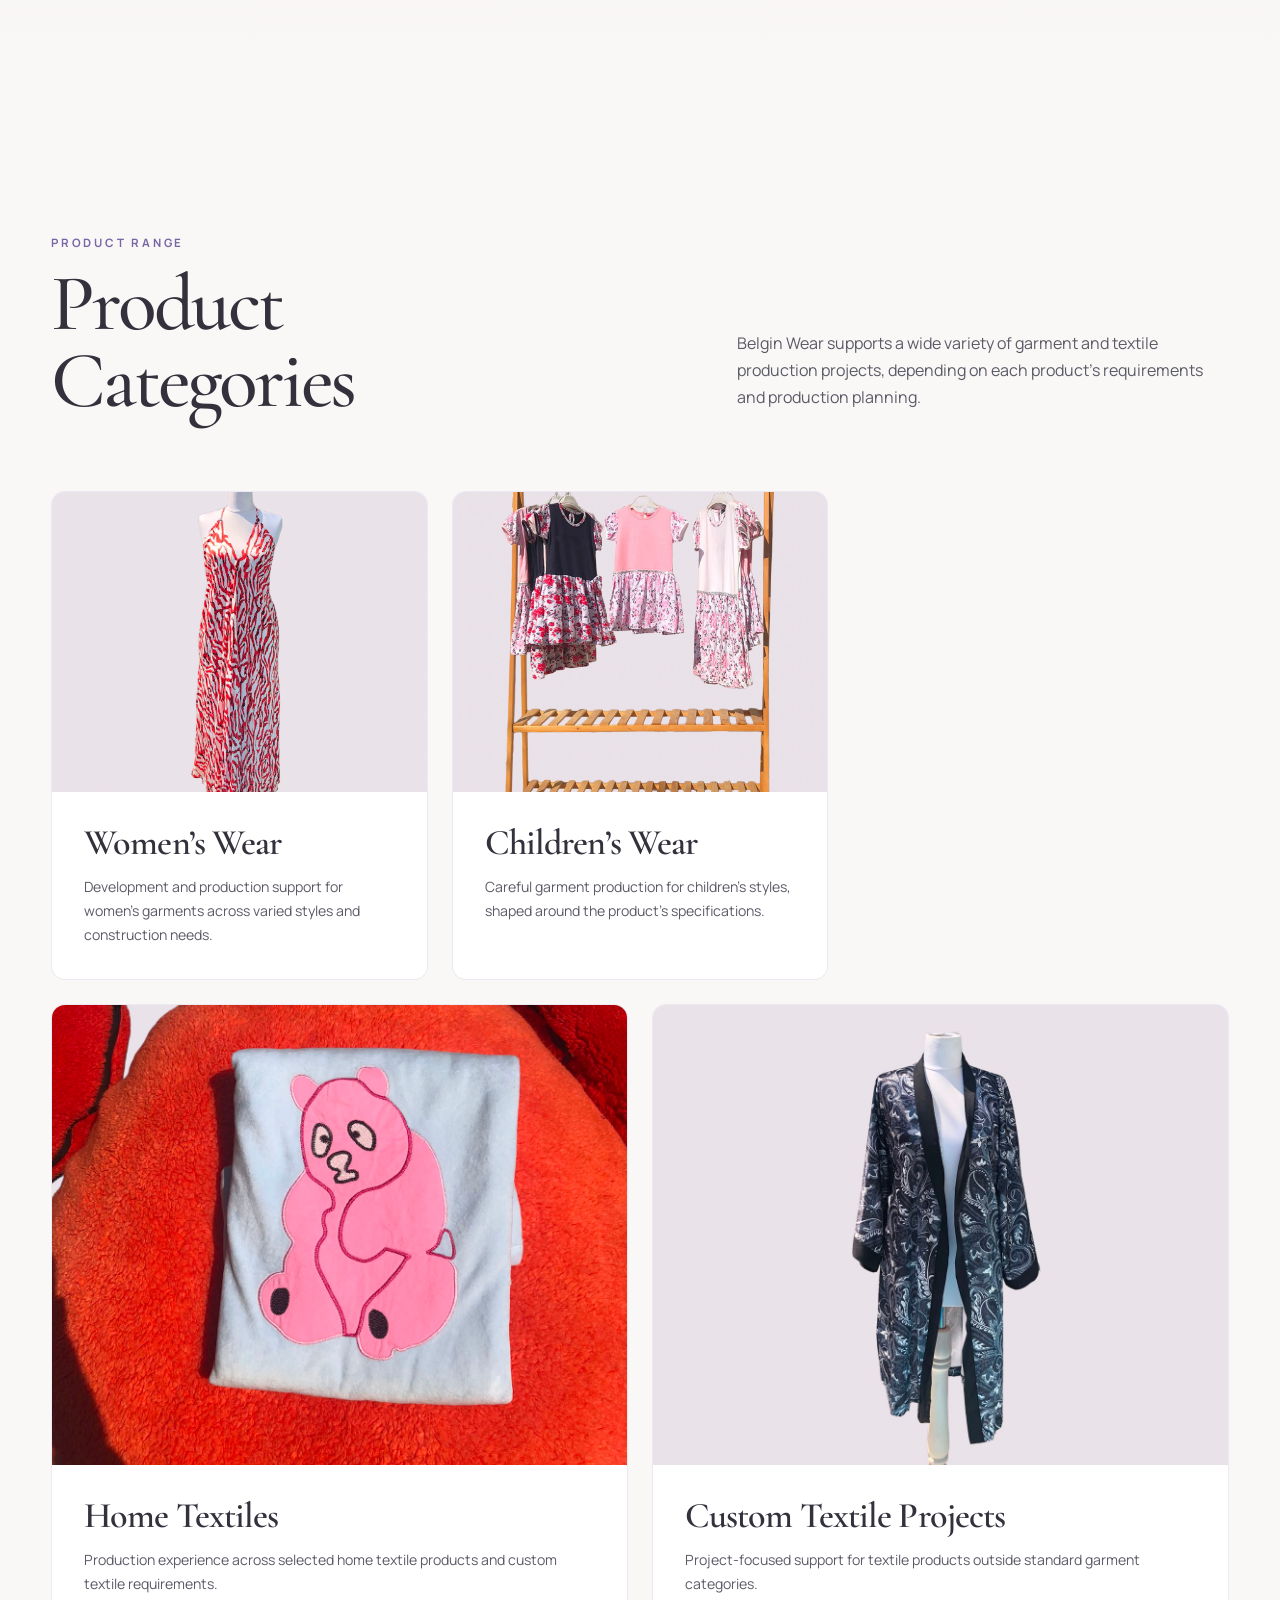
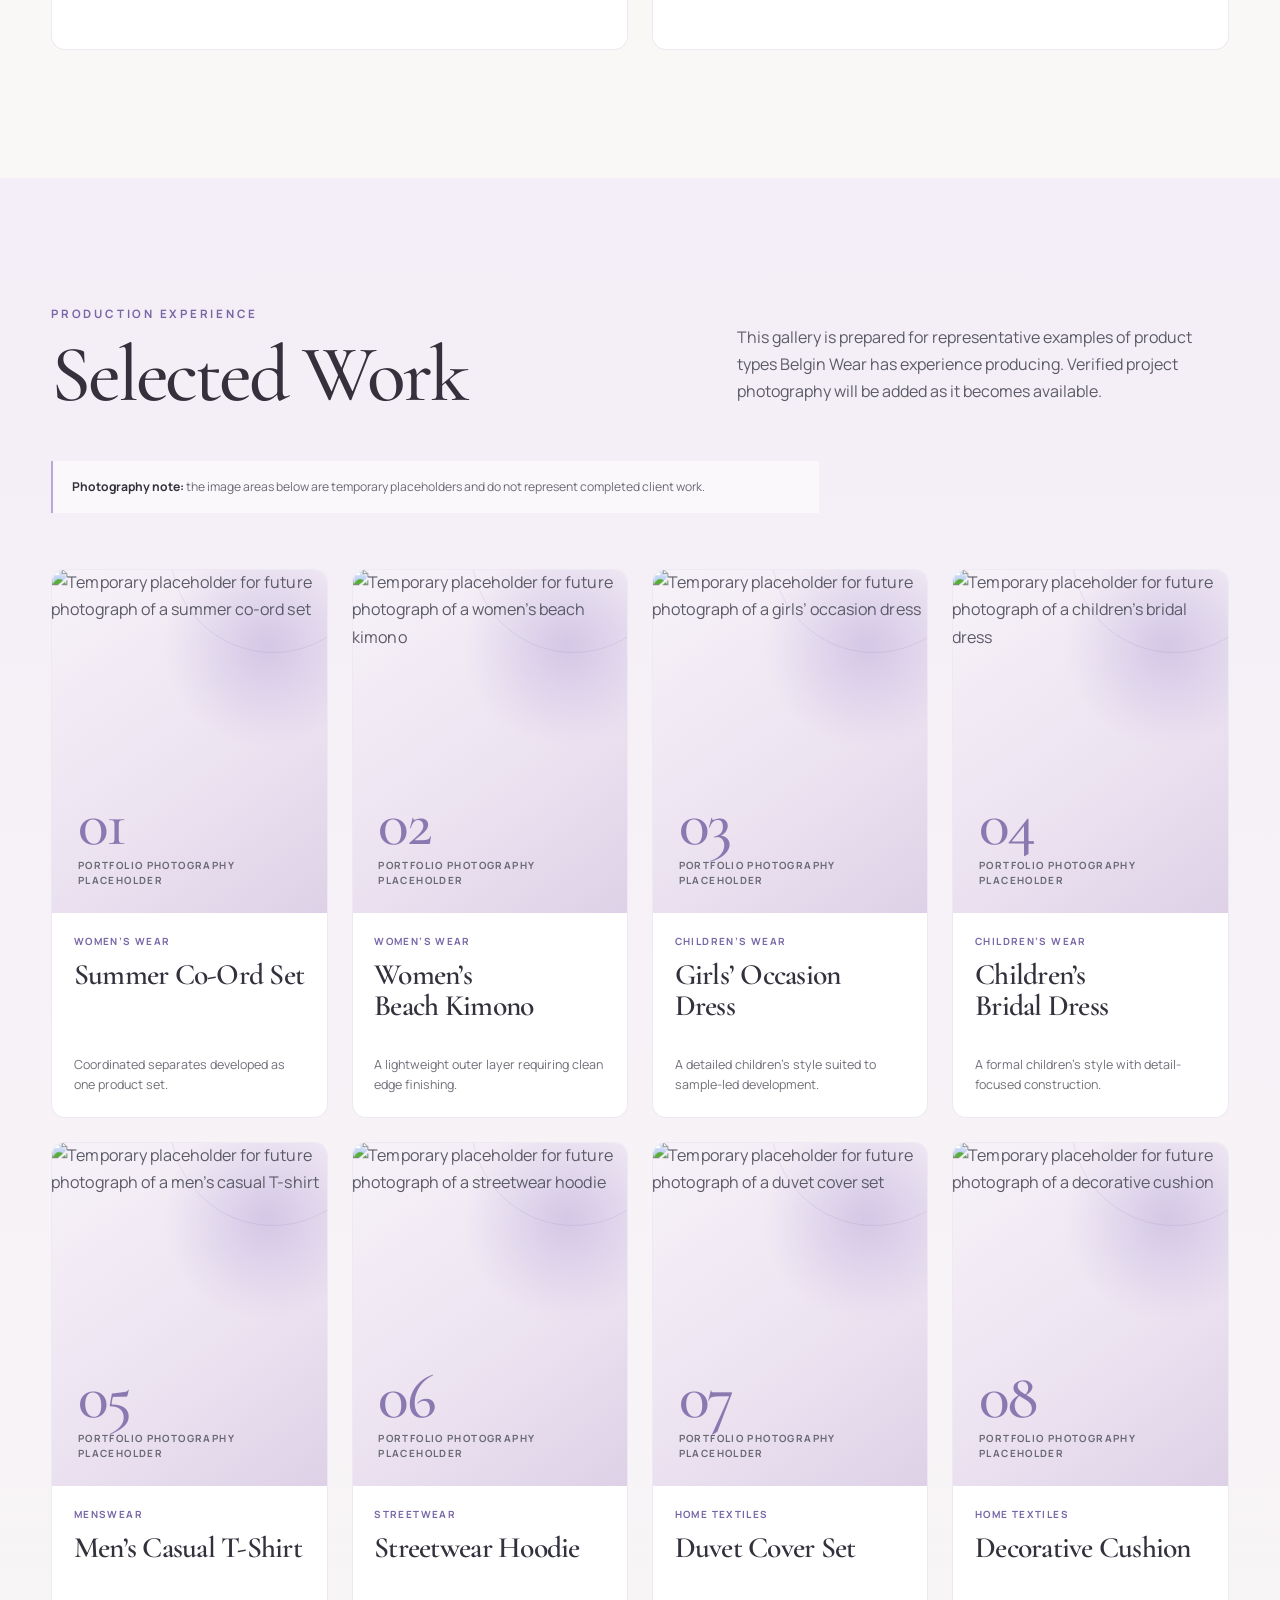
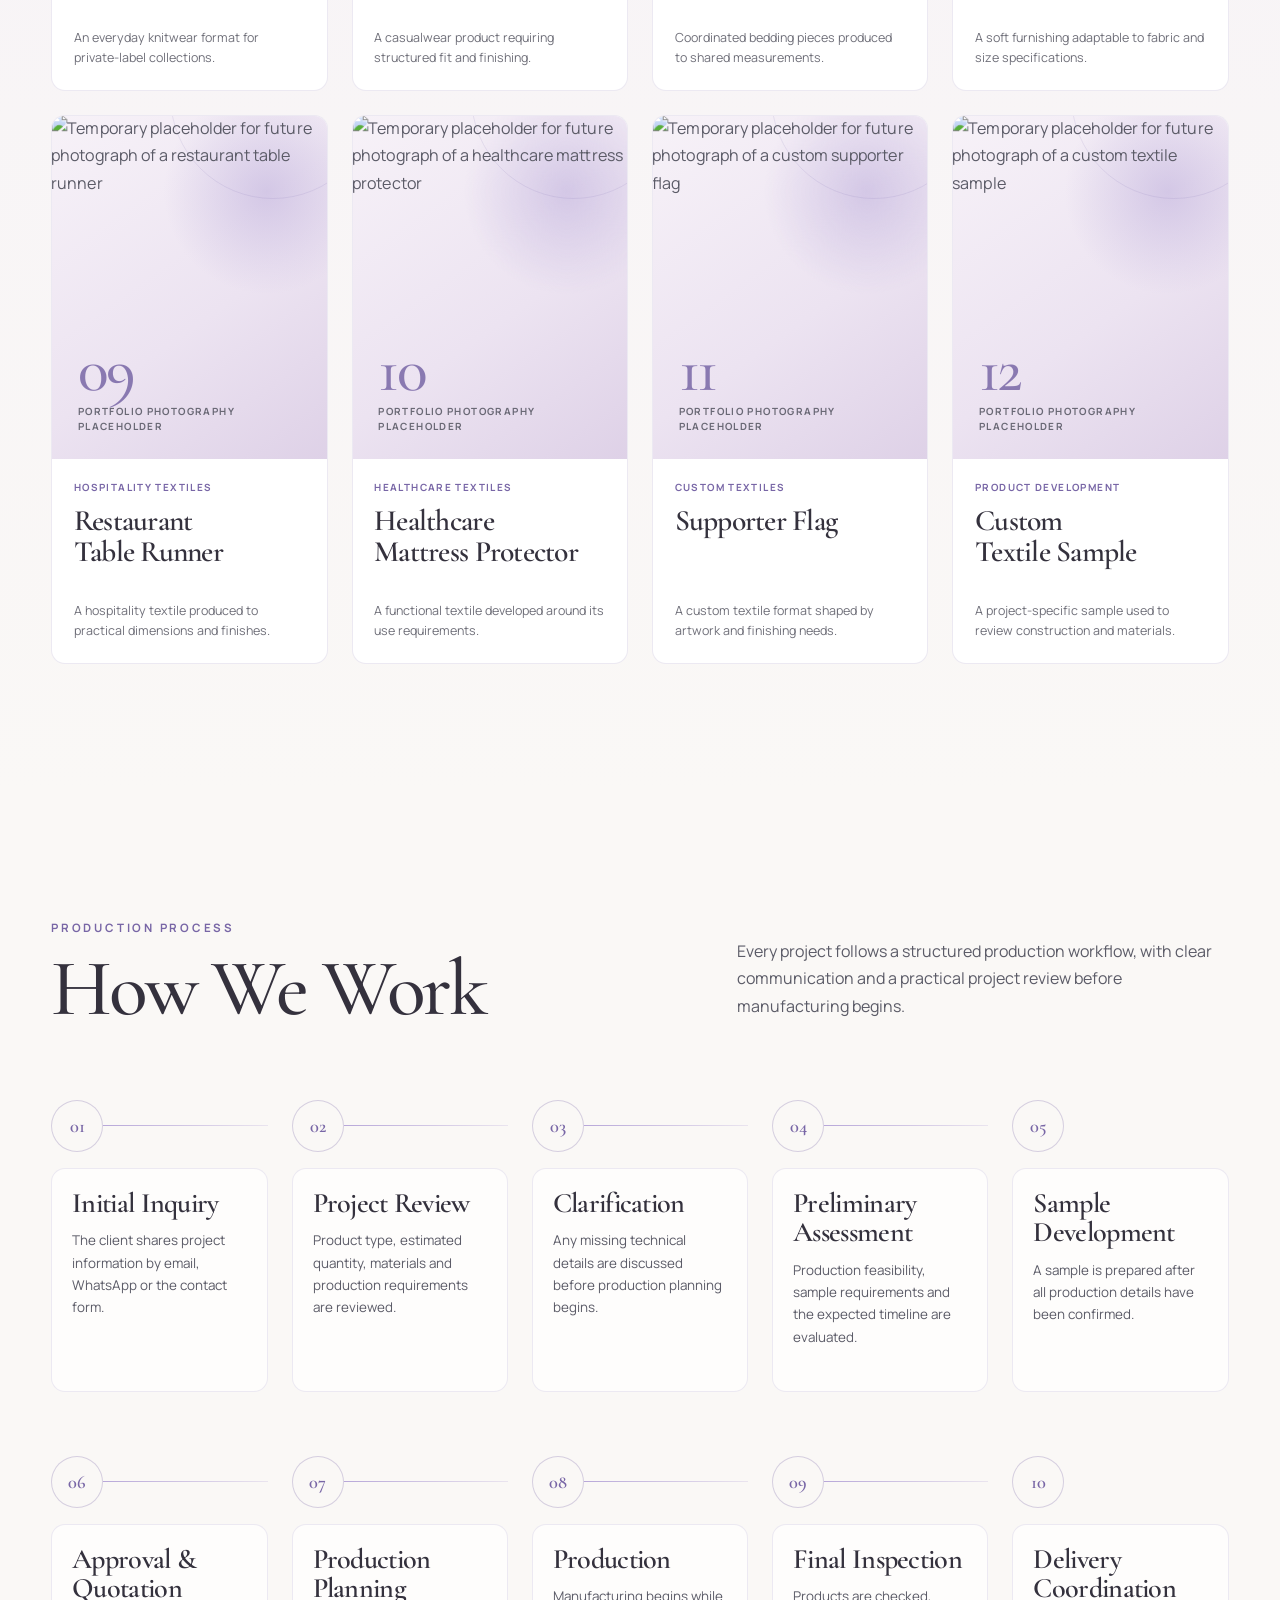
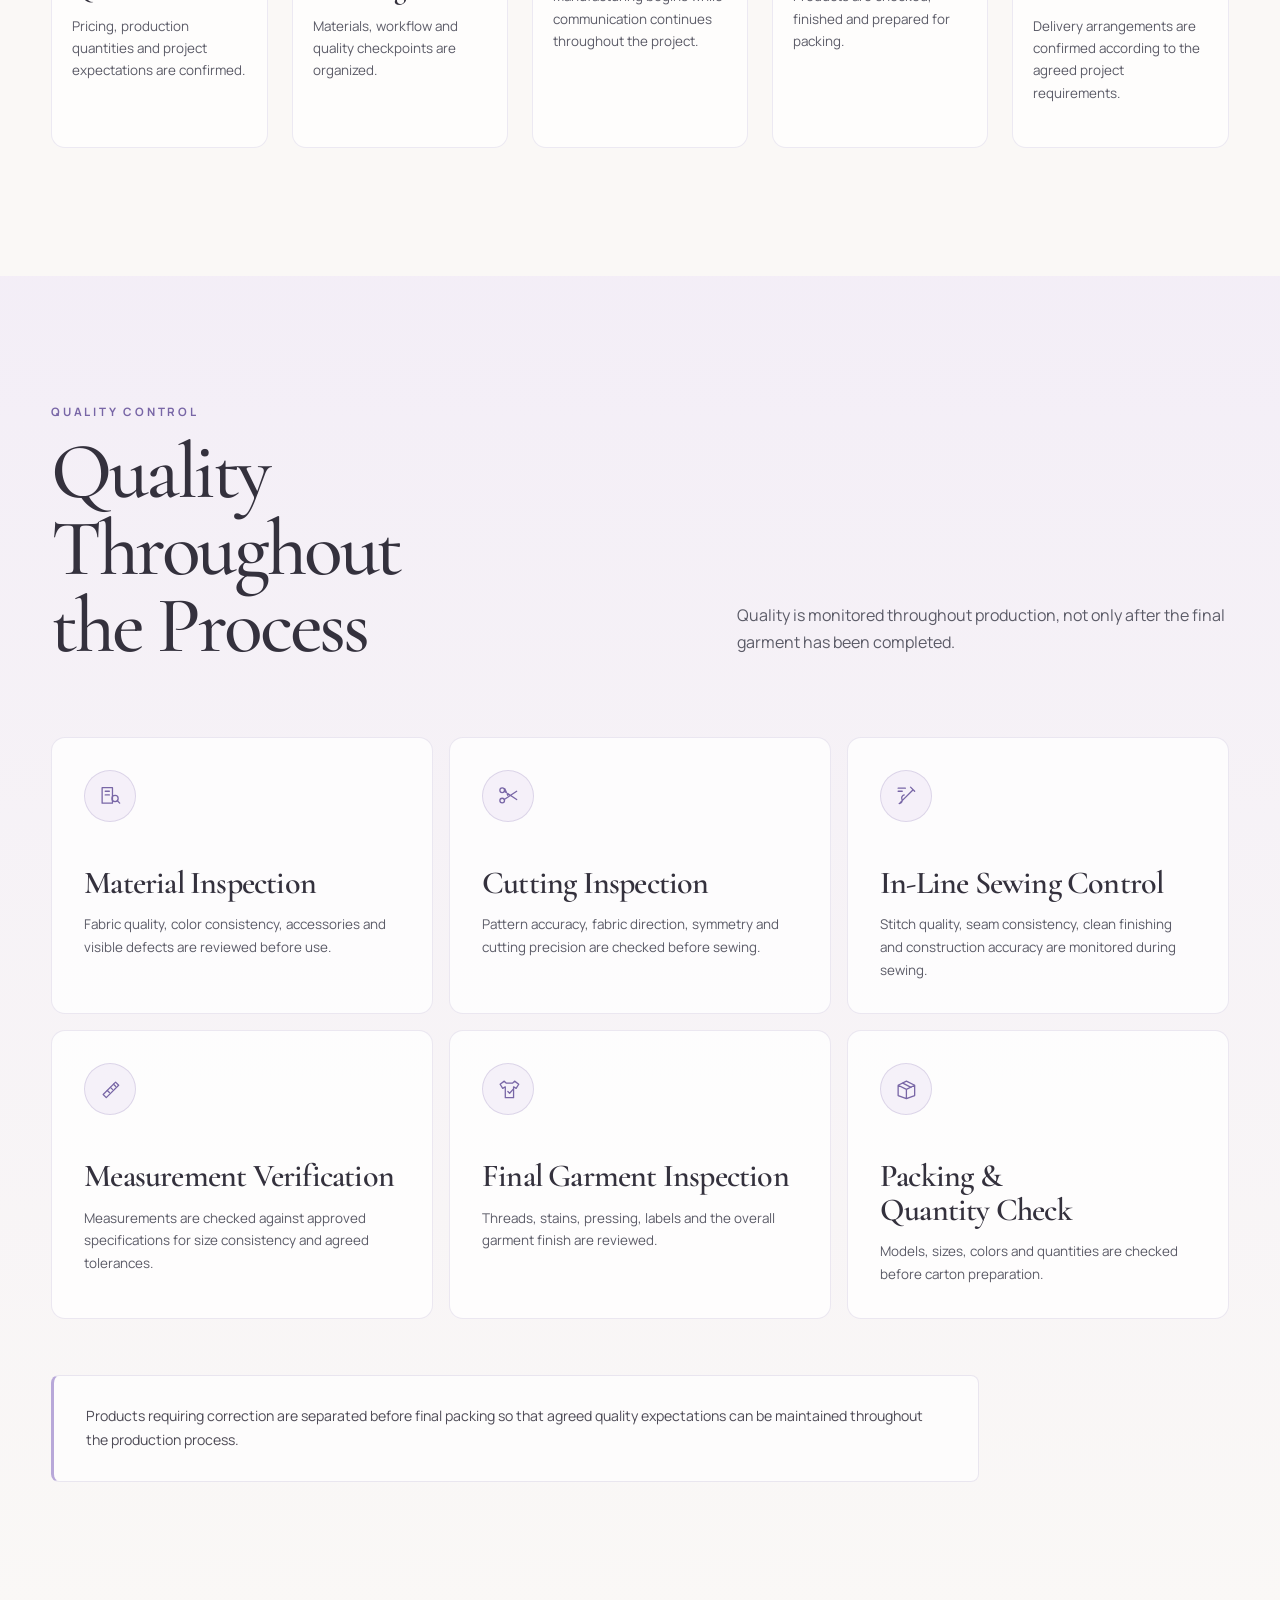
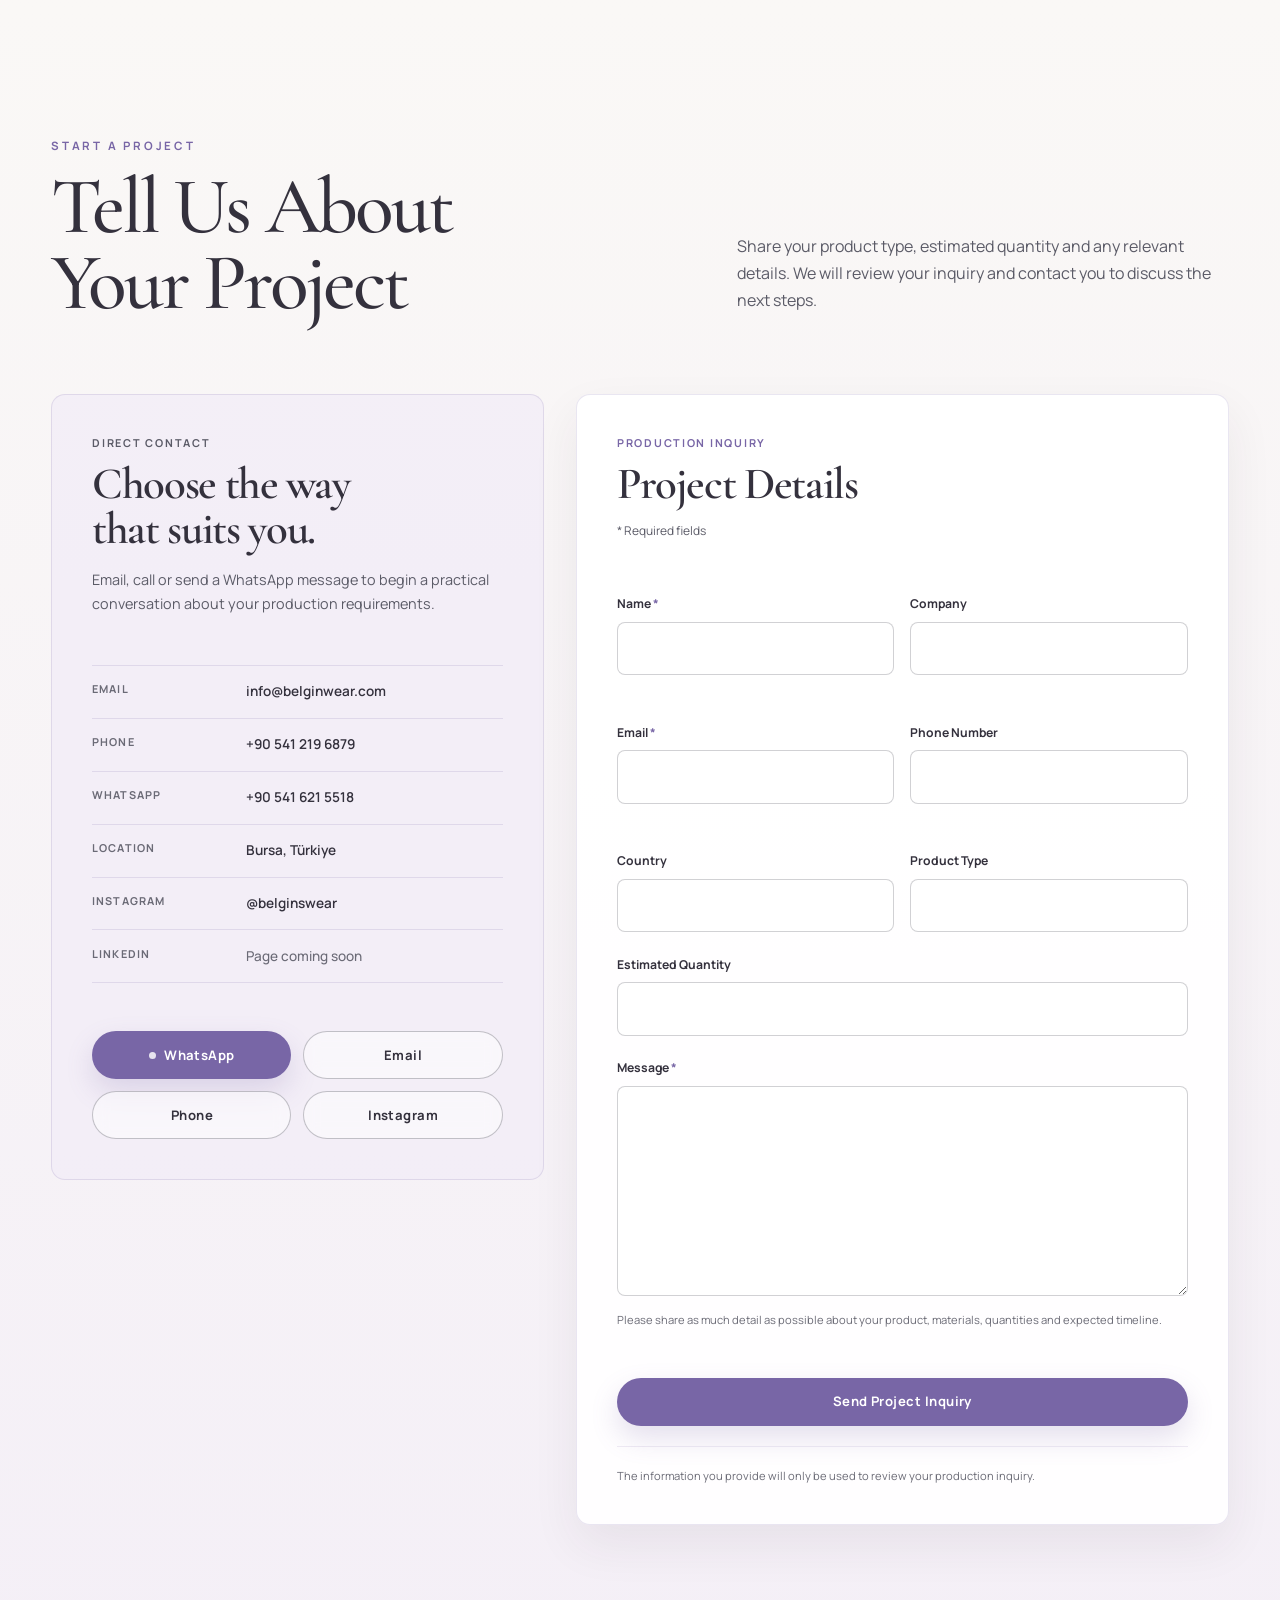
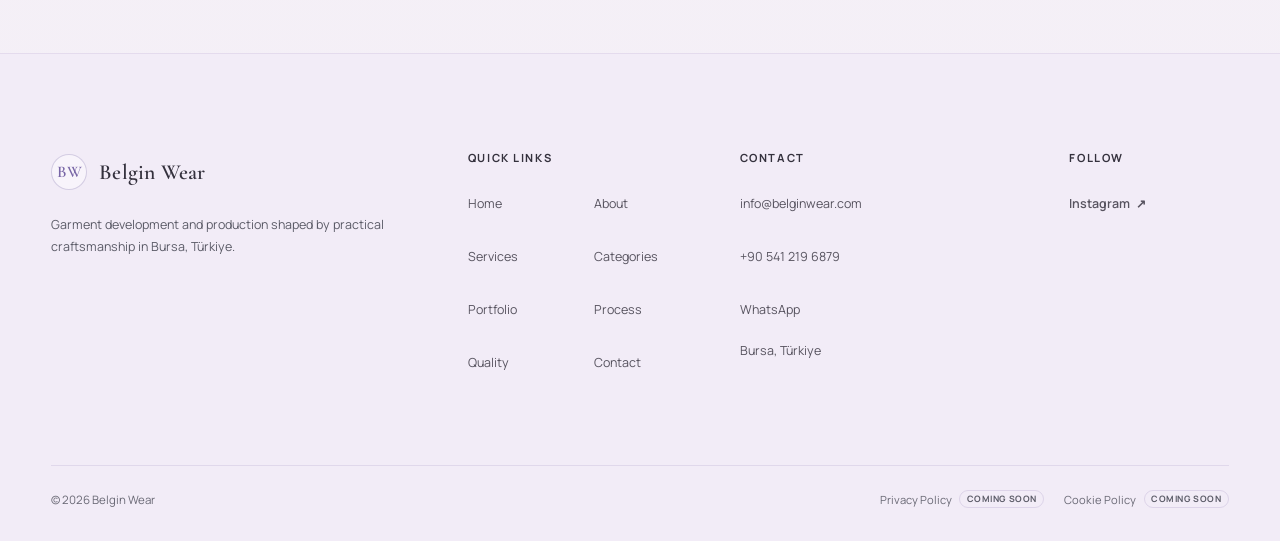
==== commit 15d70507: "Update index.html" ====
--- a/index.html
+++ b/index.html
@@ -335,19 +335,17 @@
 <div class="category-grid">
 
   <article class="category-card" data-reveal>
-    <div class="category-media">
-      <div class="media-placeholder" aria-hidden="true">
-        <span class="media-placeholder-number">01</span>
-        <span>Photography placeholder</span>
-      </div>
-      <img
-        src="assets/images/categories/womens-placeholder.JPG"
-        alt="Women's wear production by Belgin Wear"
-        loading="lazy"
-        decoding="async"
-        data-content-image
-      >
-    </div>
+    <div
+  class="category-media"
+  role="img"
+  aria-label="Women's wear production by Belgin Wear"
+  style="
+    background-image: url('assets/images/categories/womens-placeholder.JPG');
+    background-size: cover;
+    background-position: center;
+    background-repeat: no-repeat;
+  "
+></div>
     <div class="category-body">
       <h3>Women’s Wear</h3>
       <p>Development and production support for women’s garments across varied styles and construction needs.</p>
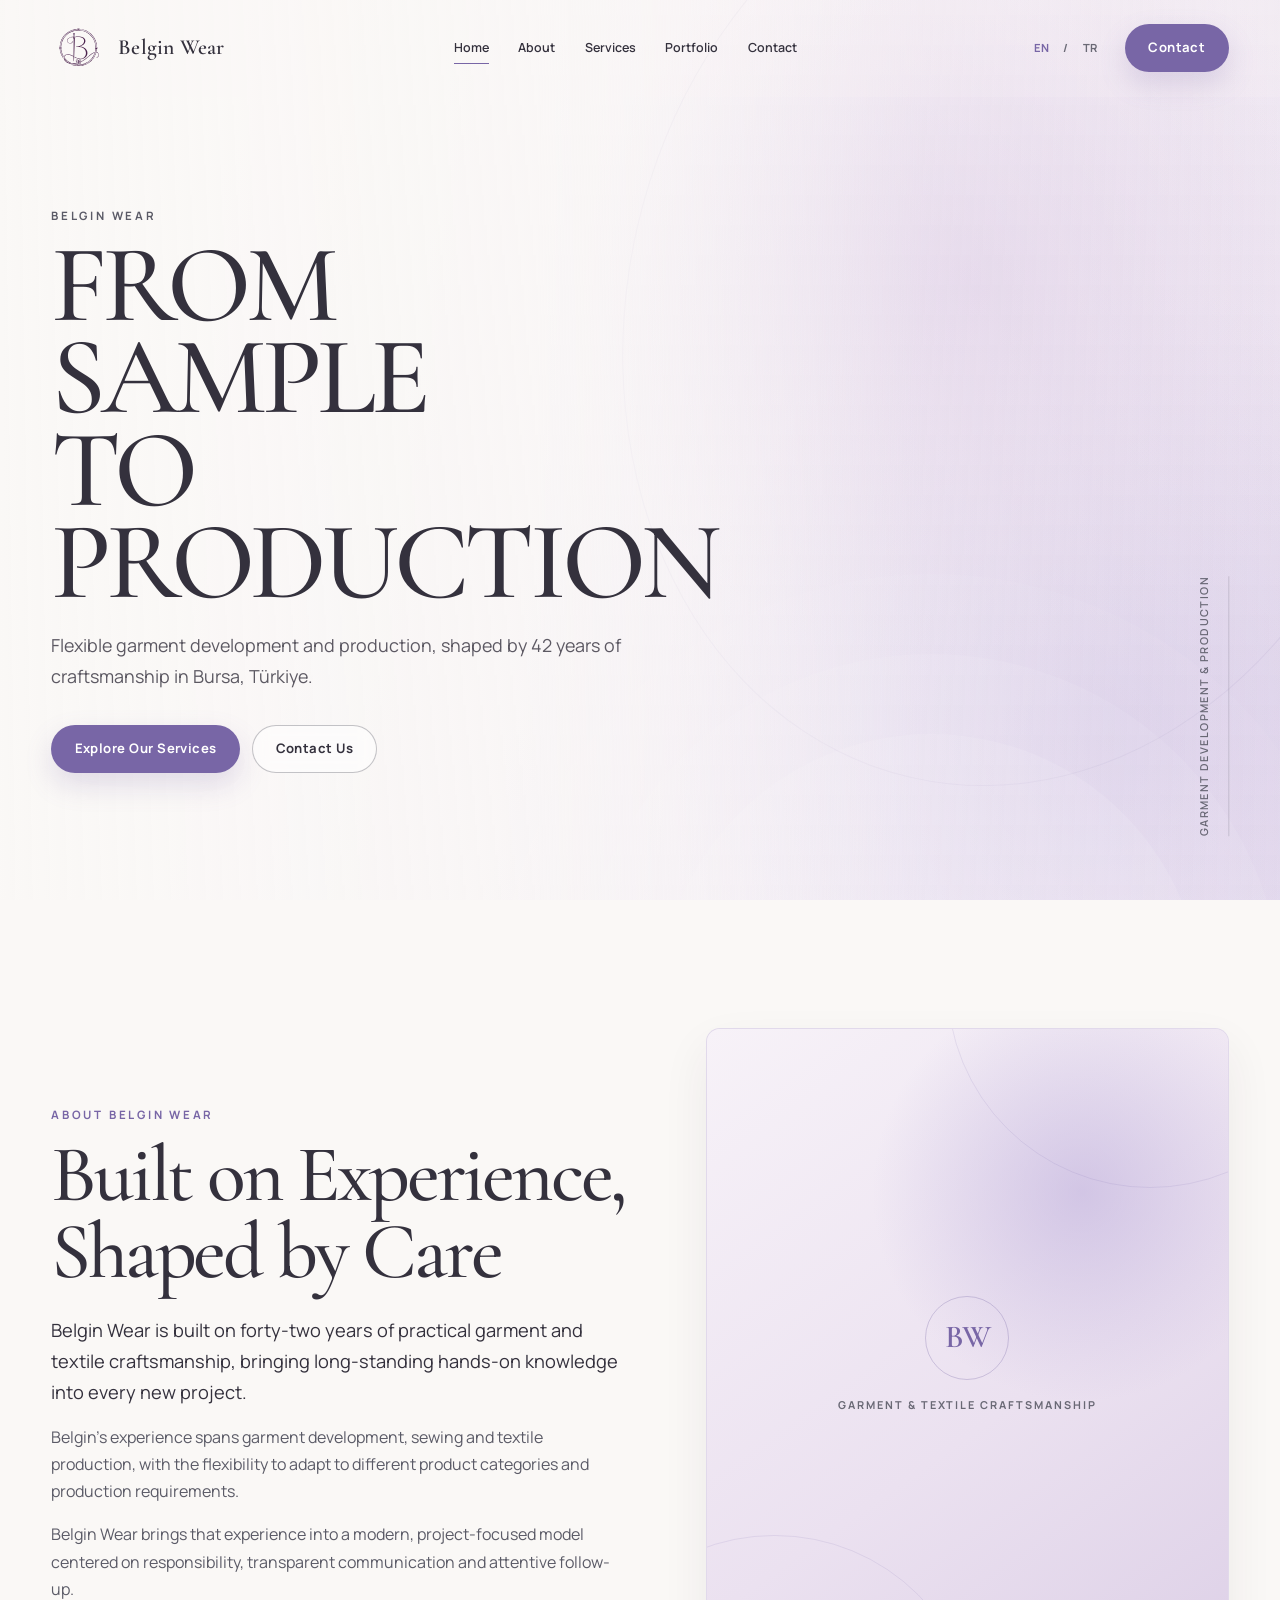
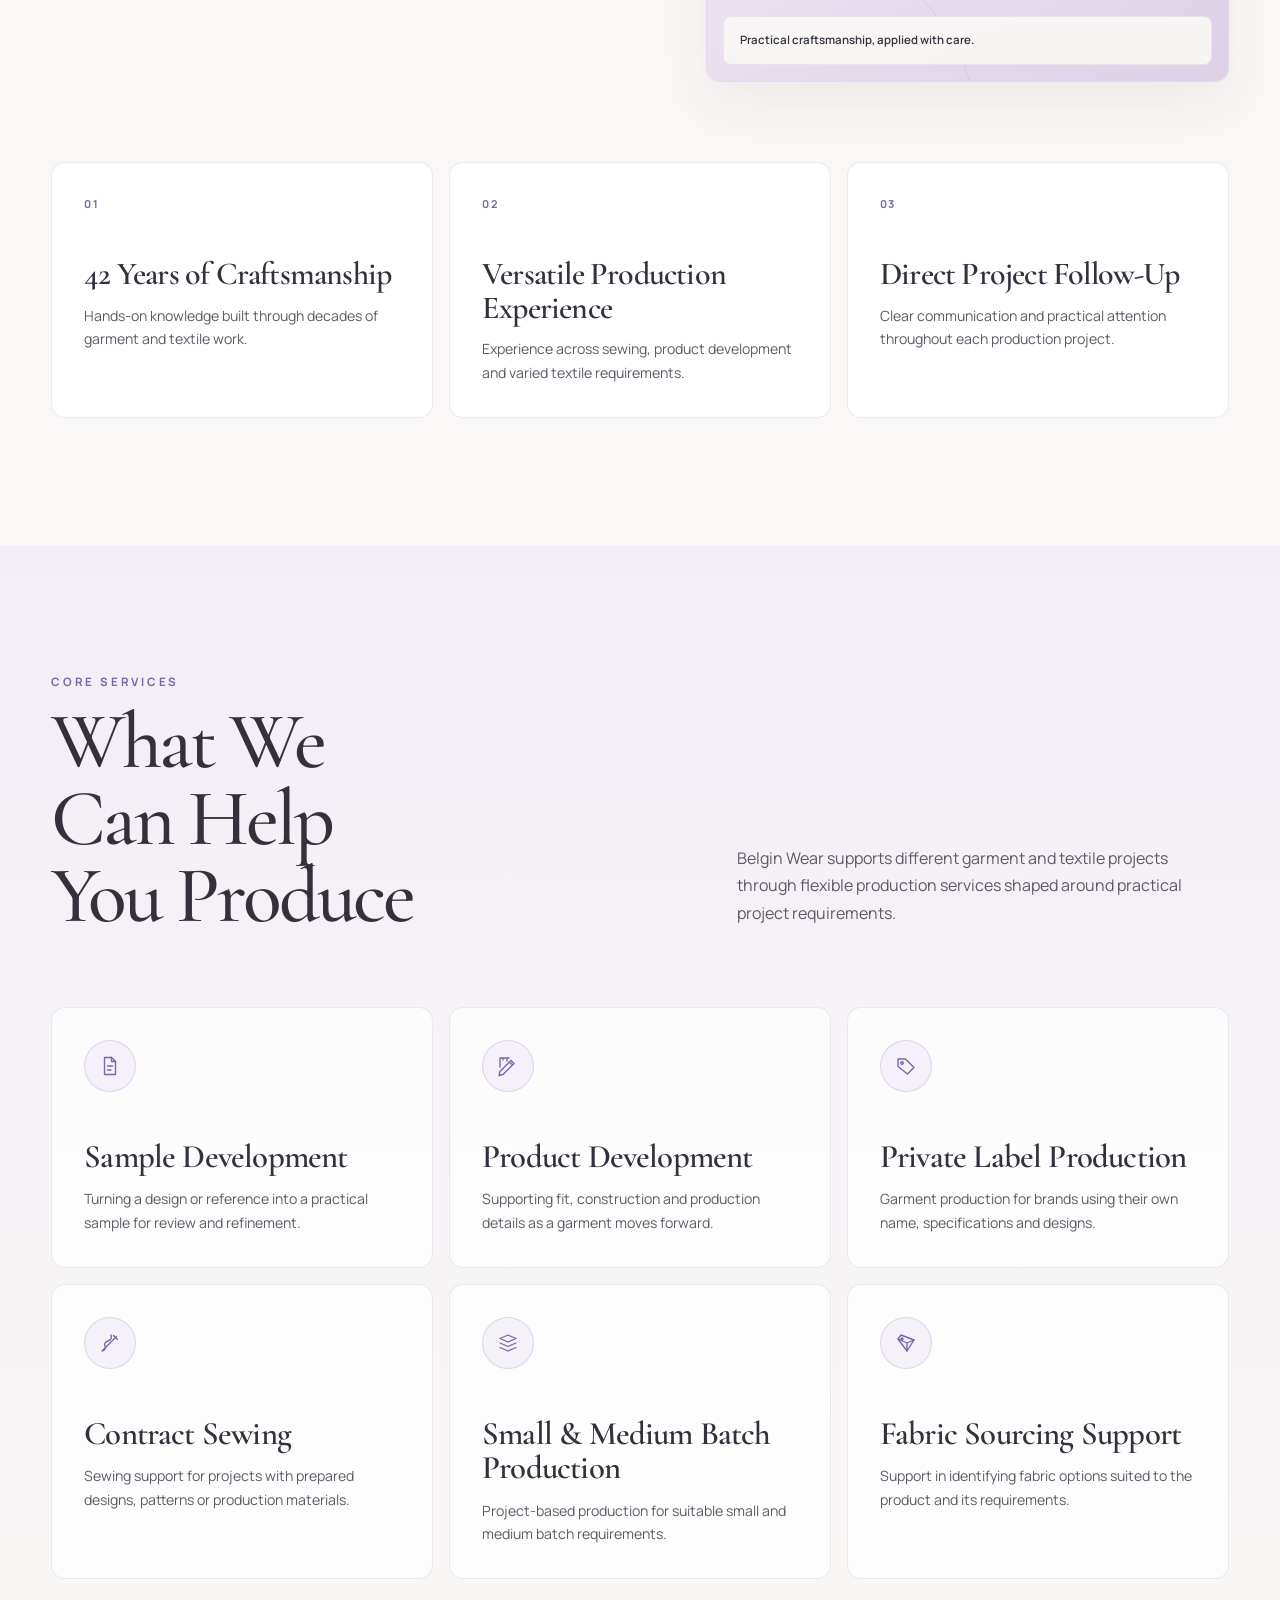
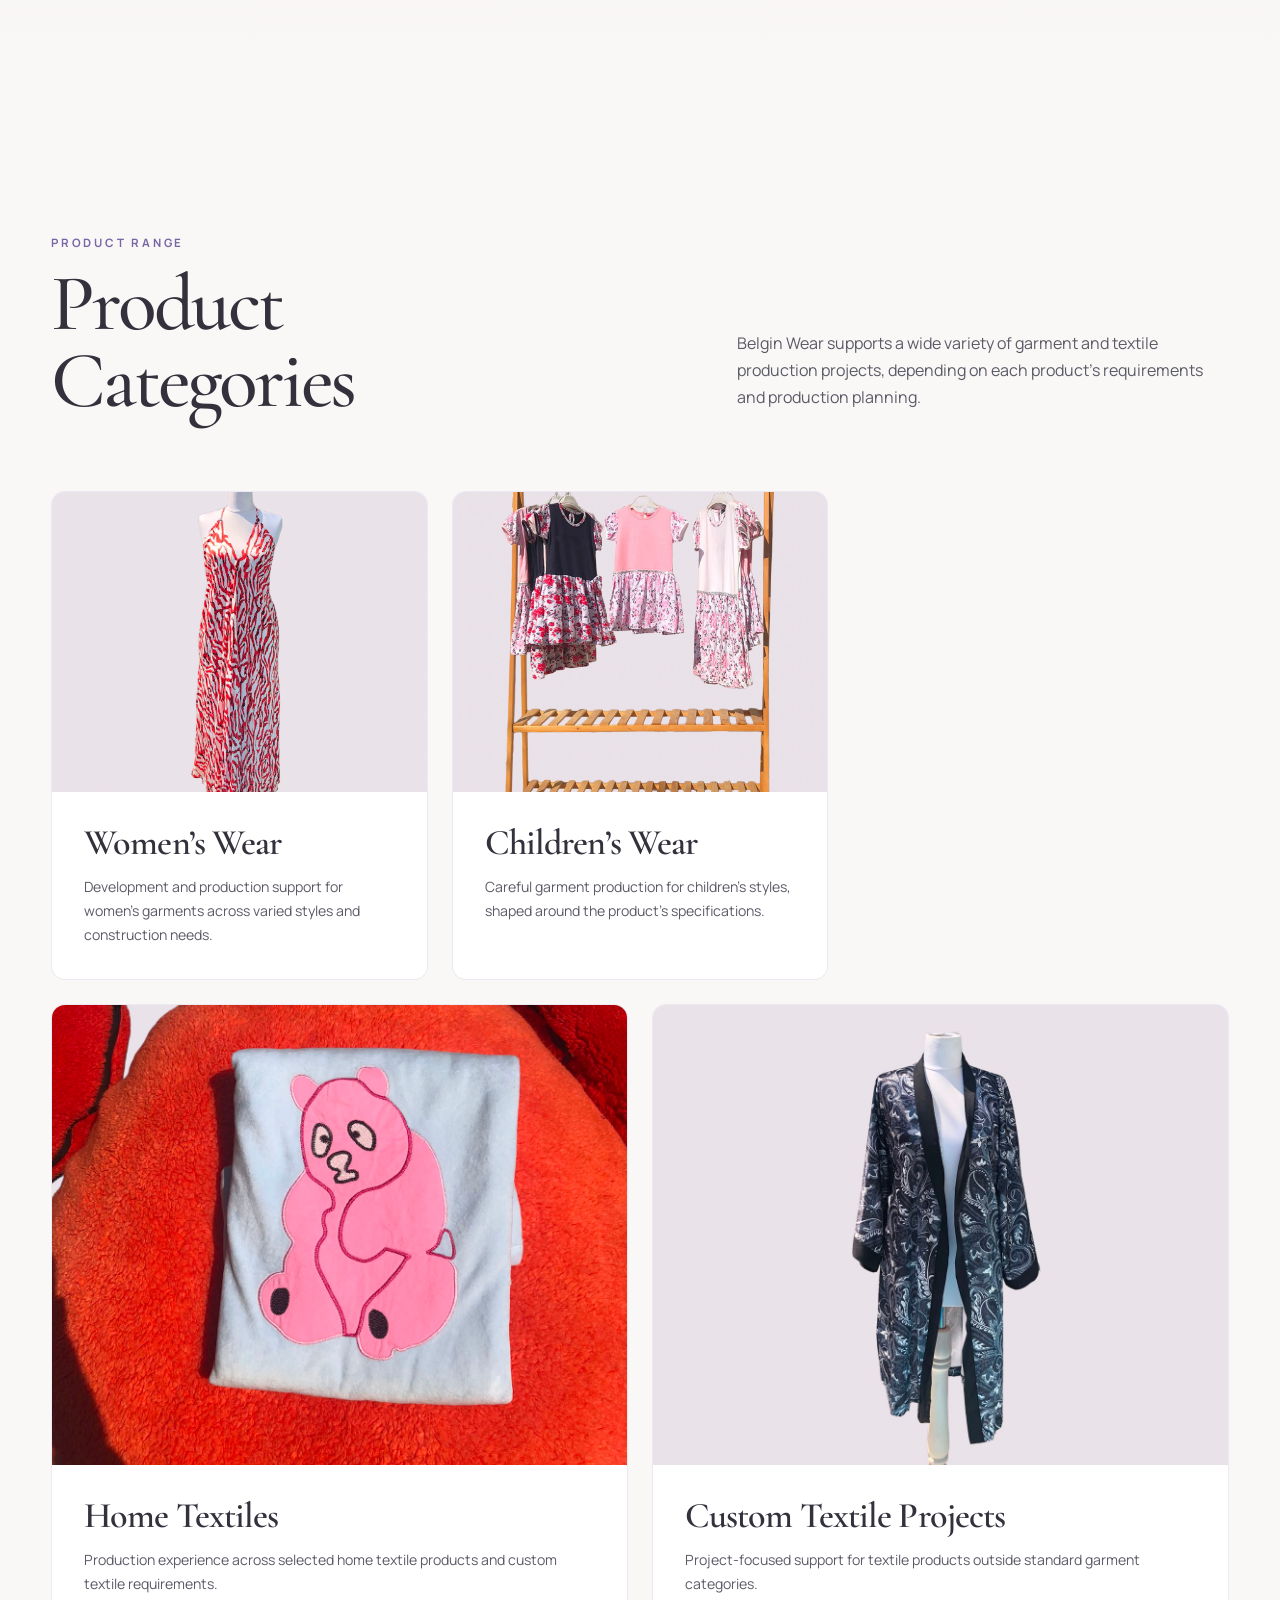
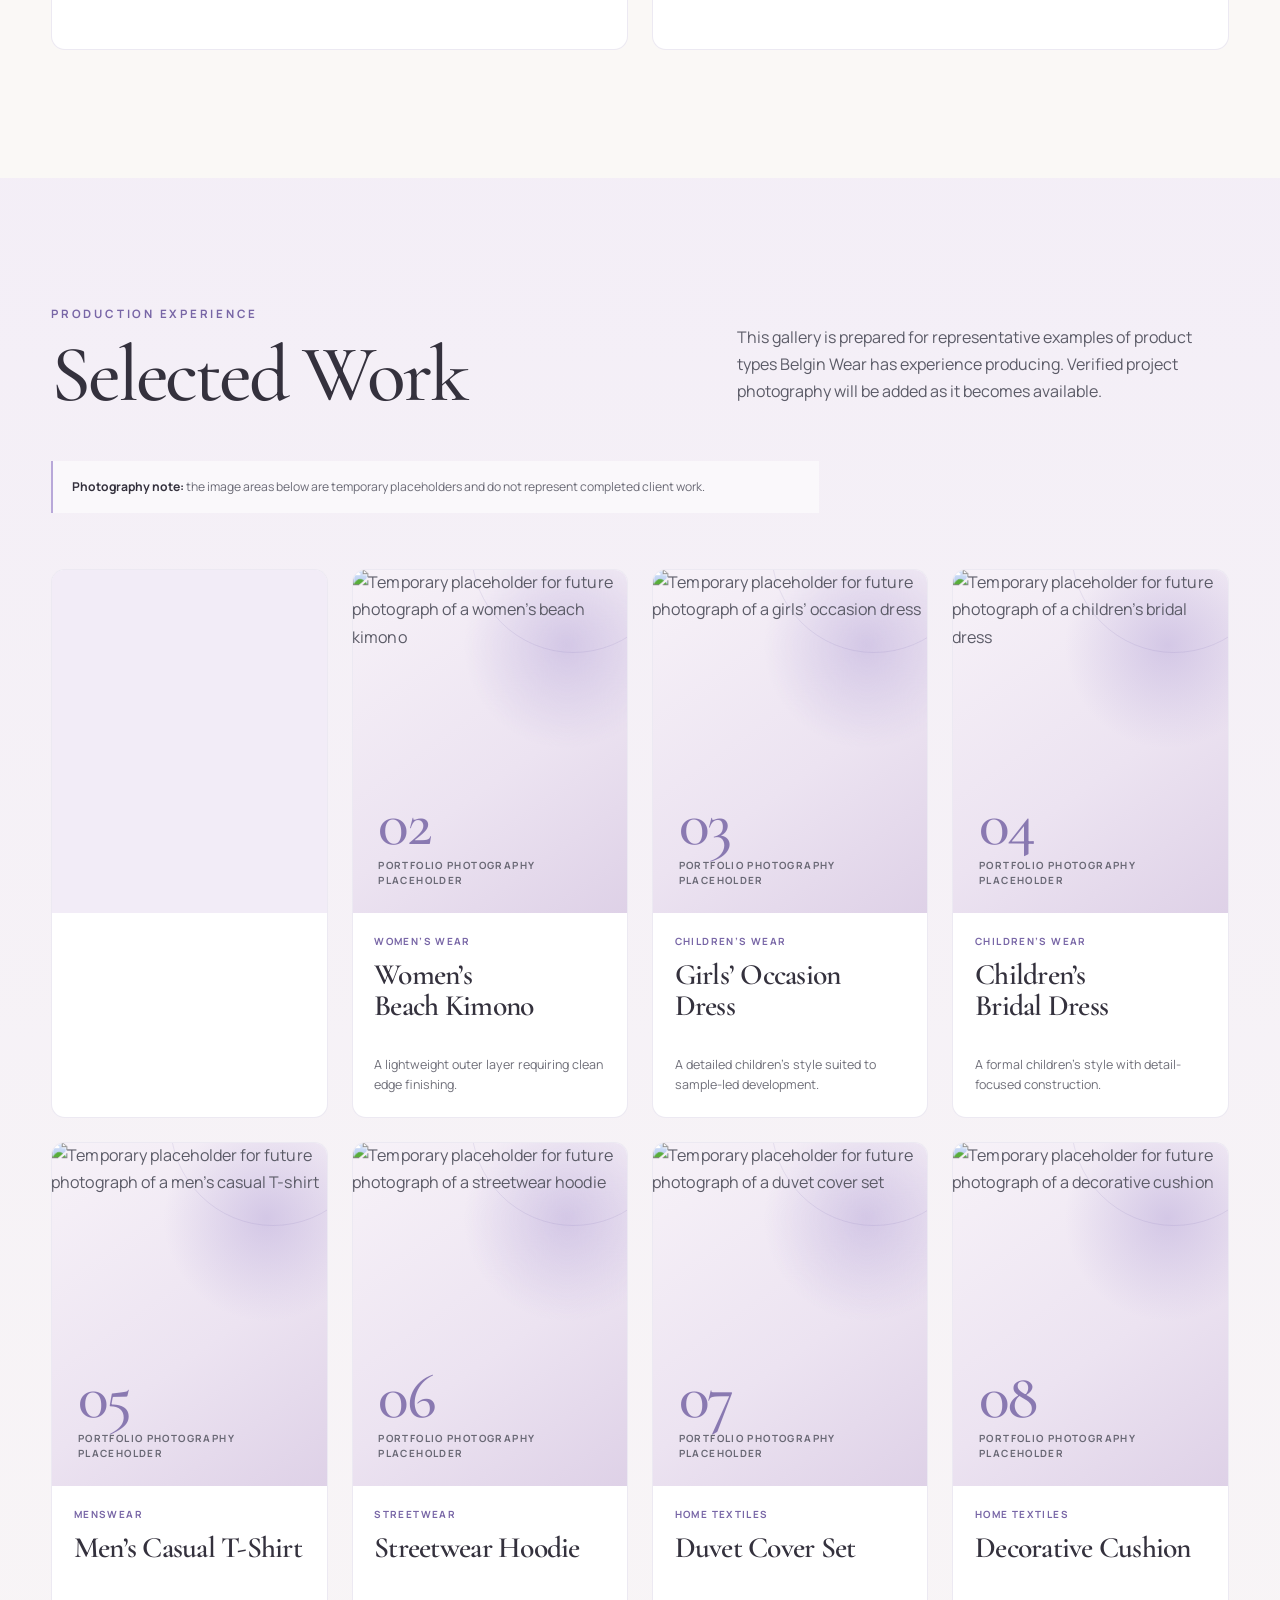
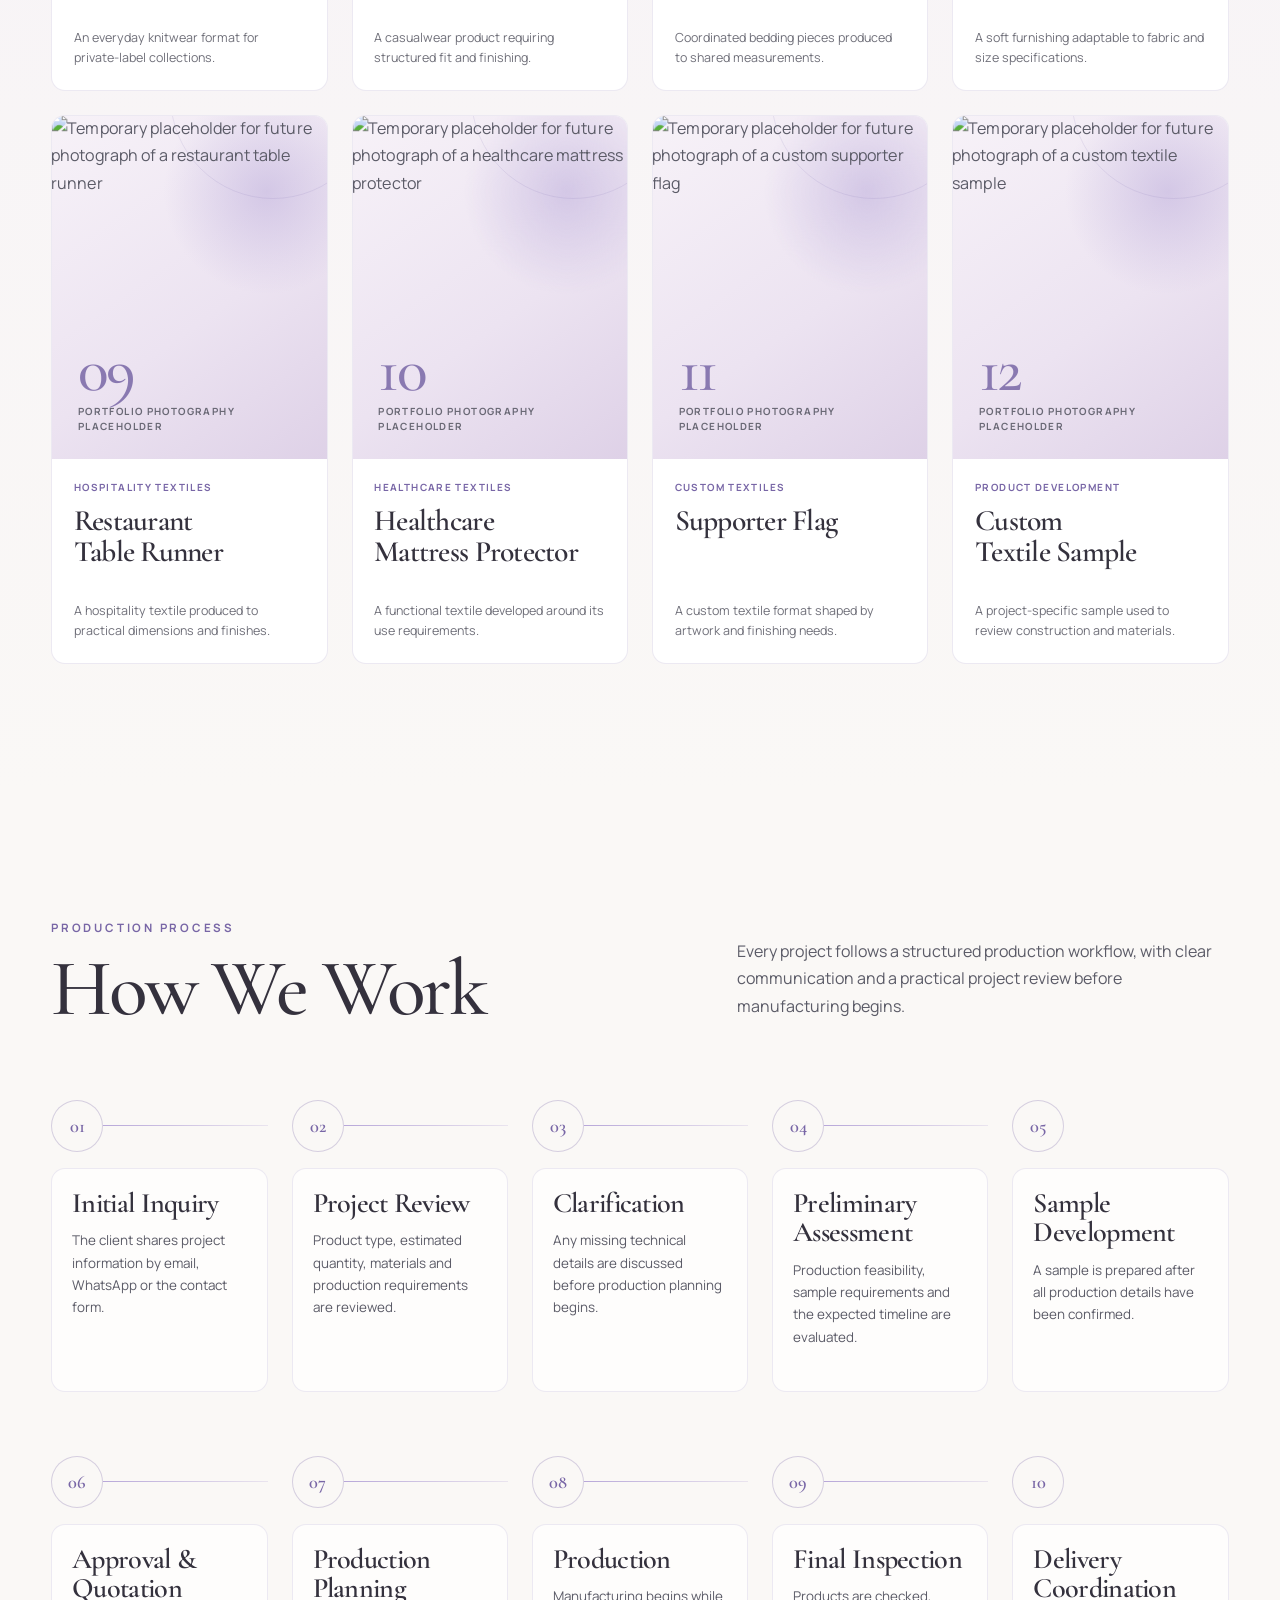
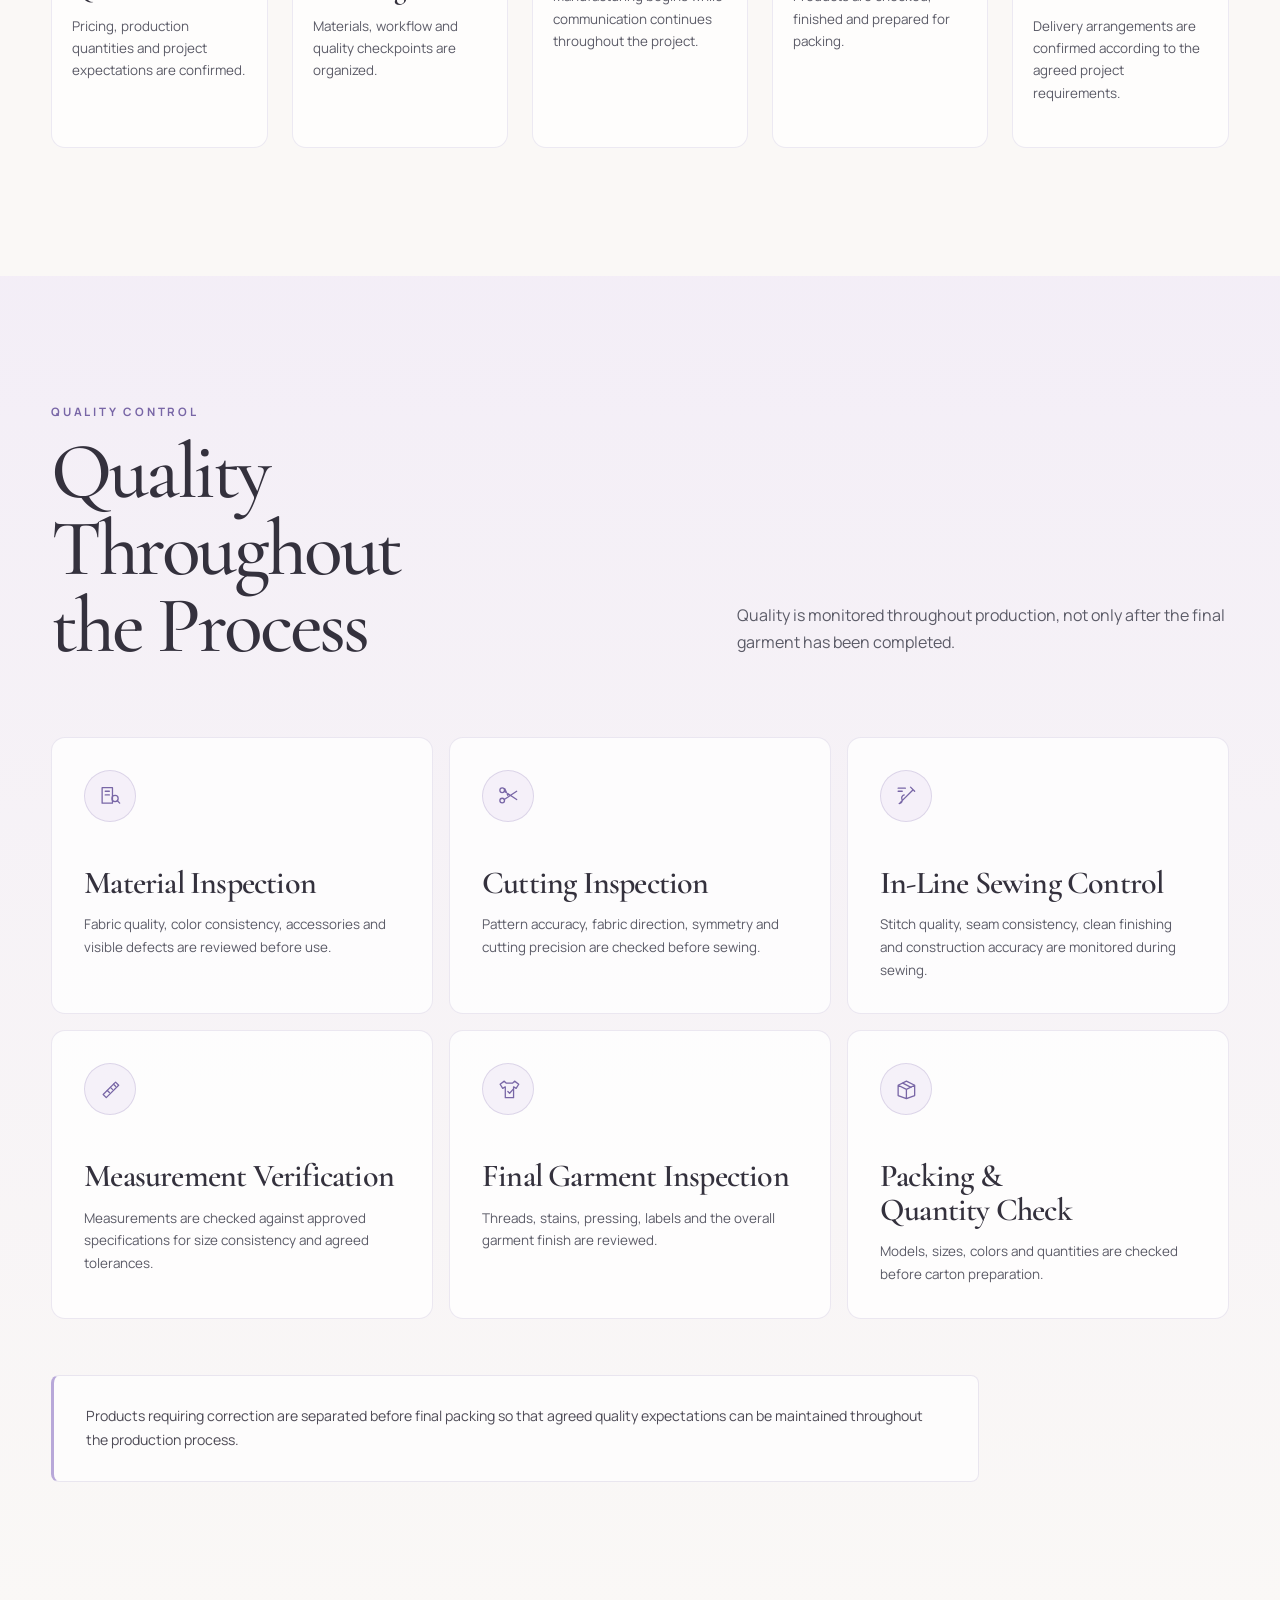
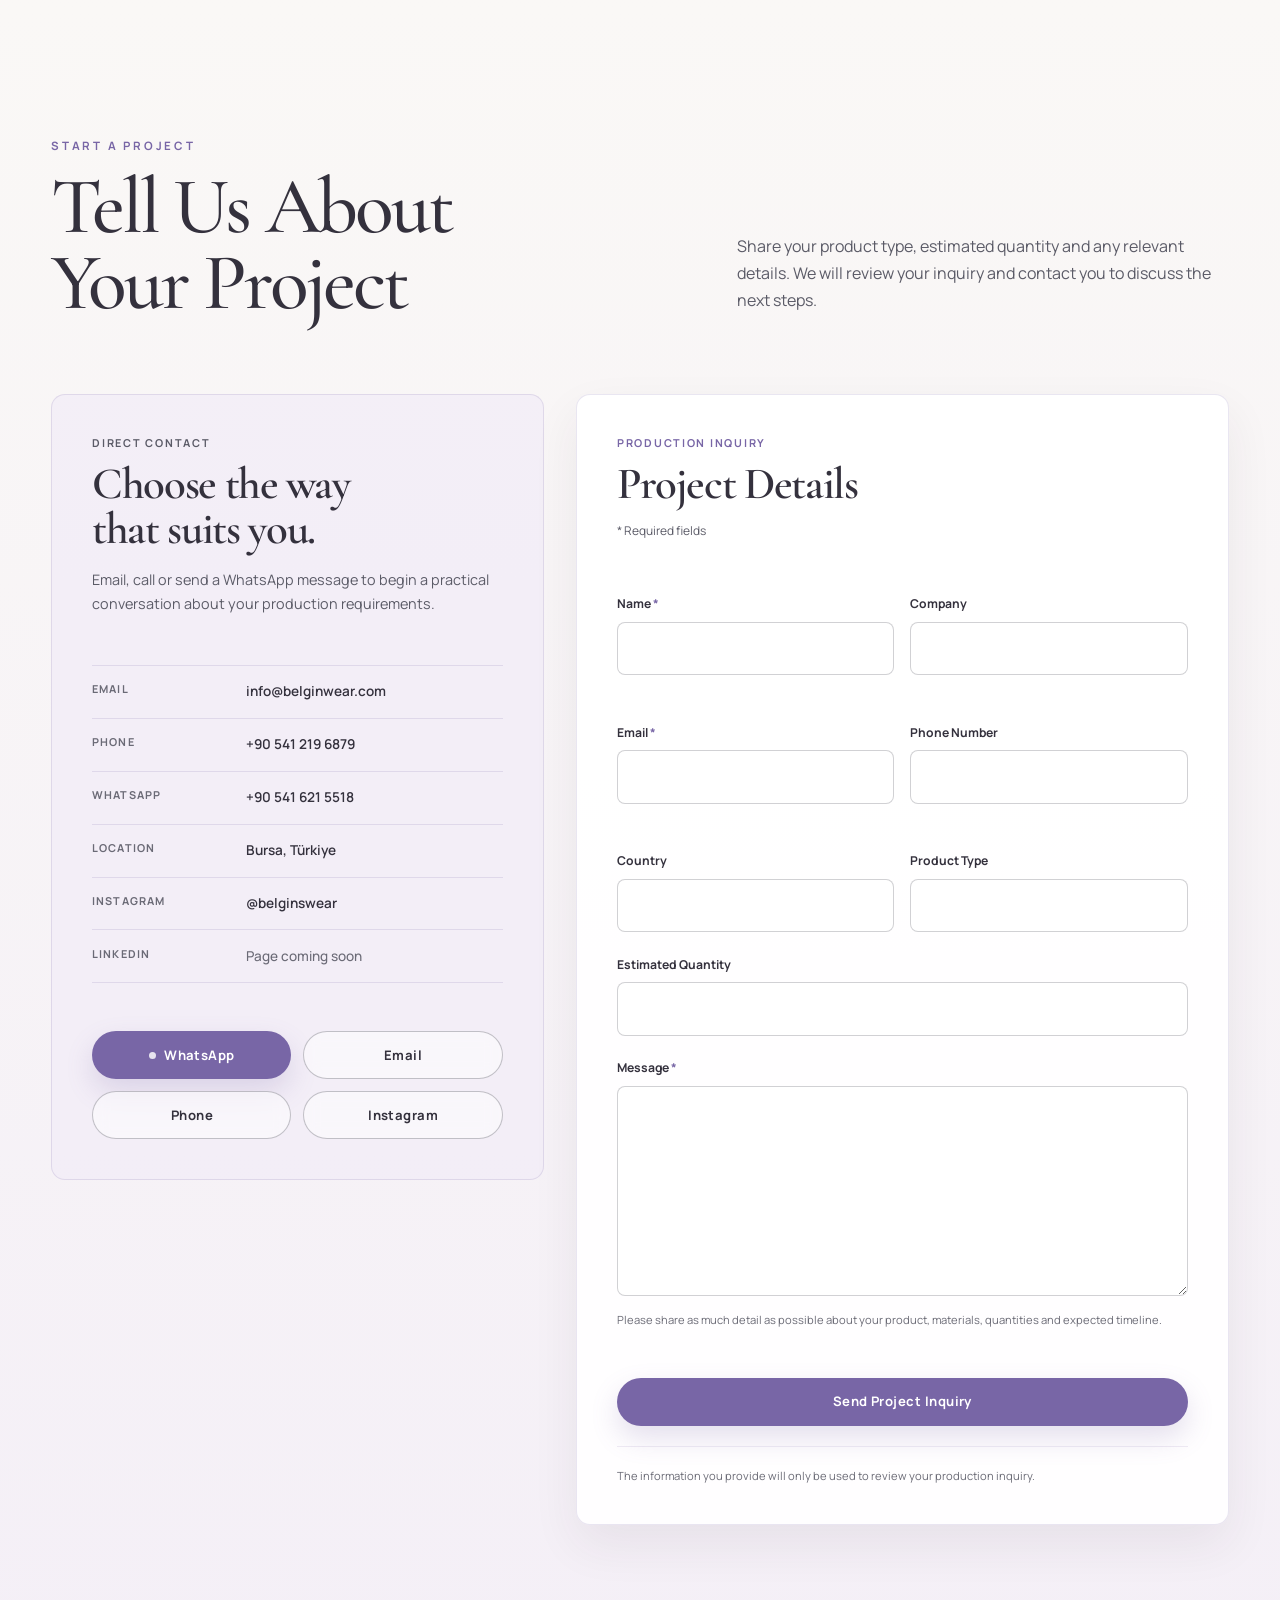
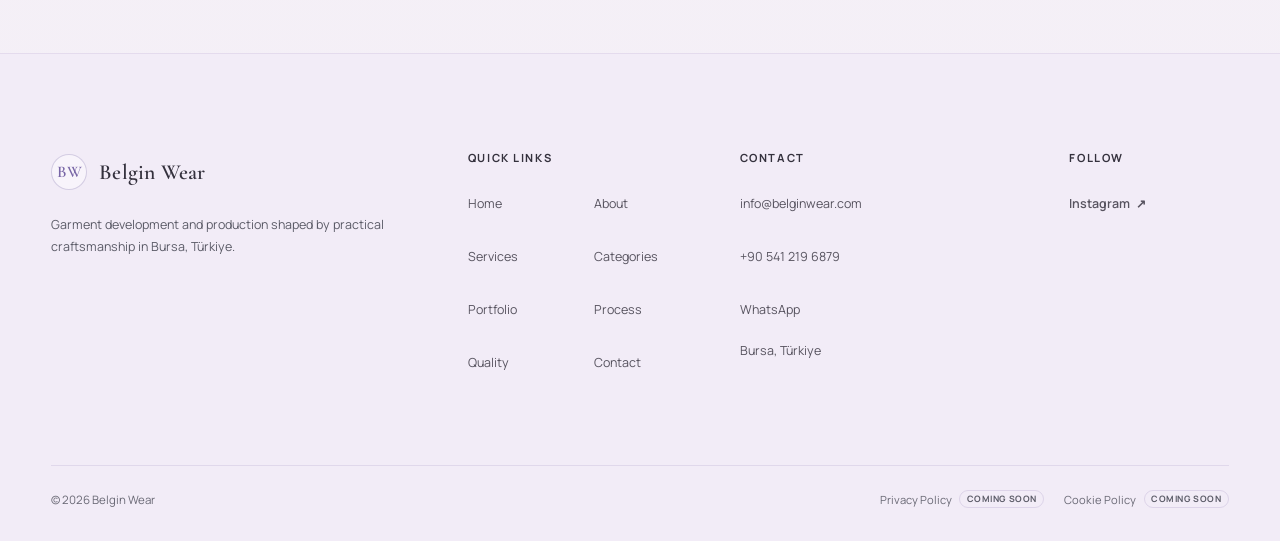
==== commit 8e731558: "Update index.html" ====
--- a/index.html
+++ b/index.html
@@ -440,18 +440,17 @@
           <div class="portfolio-grid">
             <article class="portfolio-card" data-reveal>
               <div class="portfolio-media">
-                <div class="media-placeholder" aria-hidden="true">
-                  <span class="media-placeholder-number">01</span>
-                  <span>Portfolio photography placeholder</span>
-                </div>
-                <img
-                  src="assets/images/portfolio/portfolio-01.jpg"
-                  alt="Temporary placeholder for future photograph of a summer co-ord set"
-                  loading="lazy"
-                  decoding="async"
-                  data-content-image
-                >
-              </div>
+                <div
+  class="portfolio-media"
+  role="img"
+  aria-label="Belgin Wear portfolio work"
+  style="
+    background-image: url('assets/images/portfolio/portfolio-01.JPG');
+    background-size: cover;
+    background-position: center;
+    background-repeat: no-repeat;
+  "
+></div>
               <div class="portfolio-body">
                 <p class="portfolio-label">Women’s Wear</p>
                 <h3>Summer Co-Ord Set</h3>
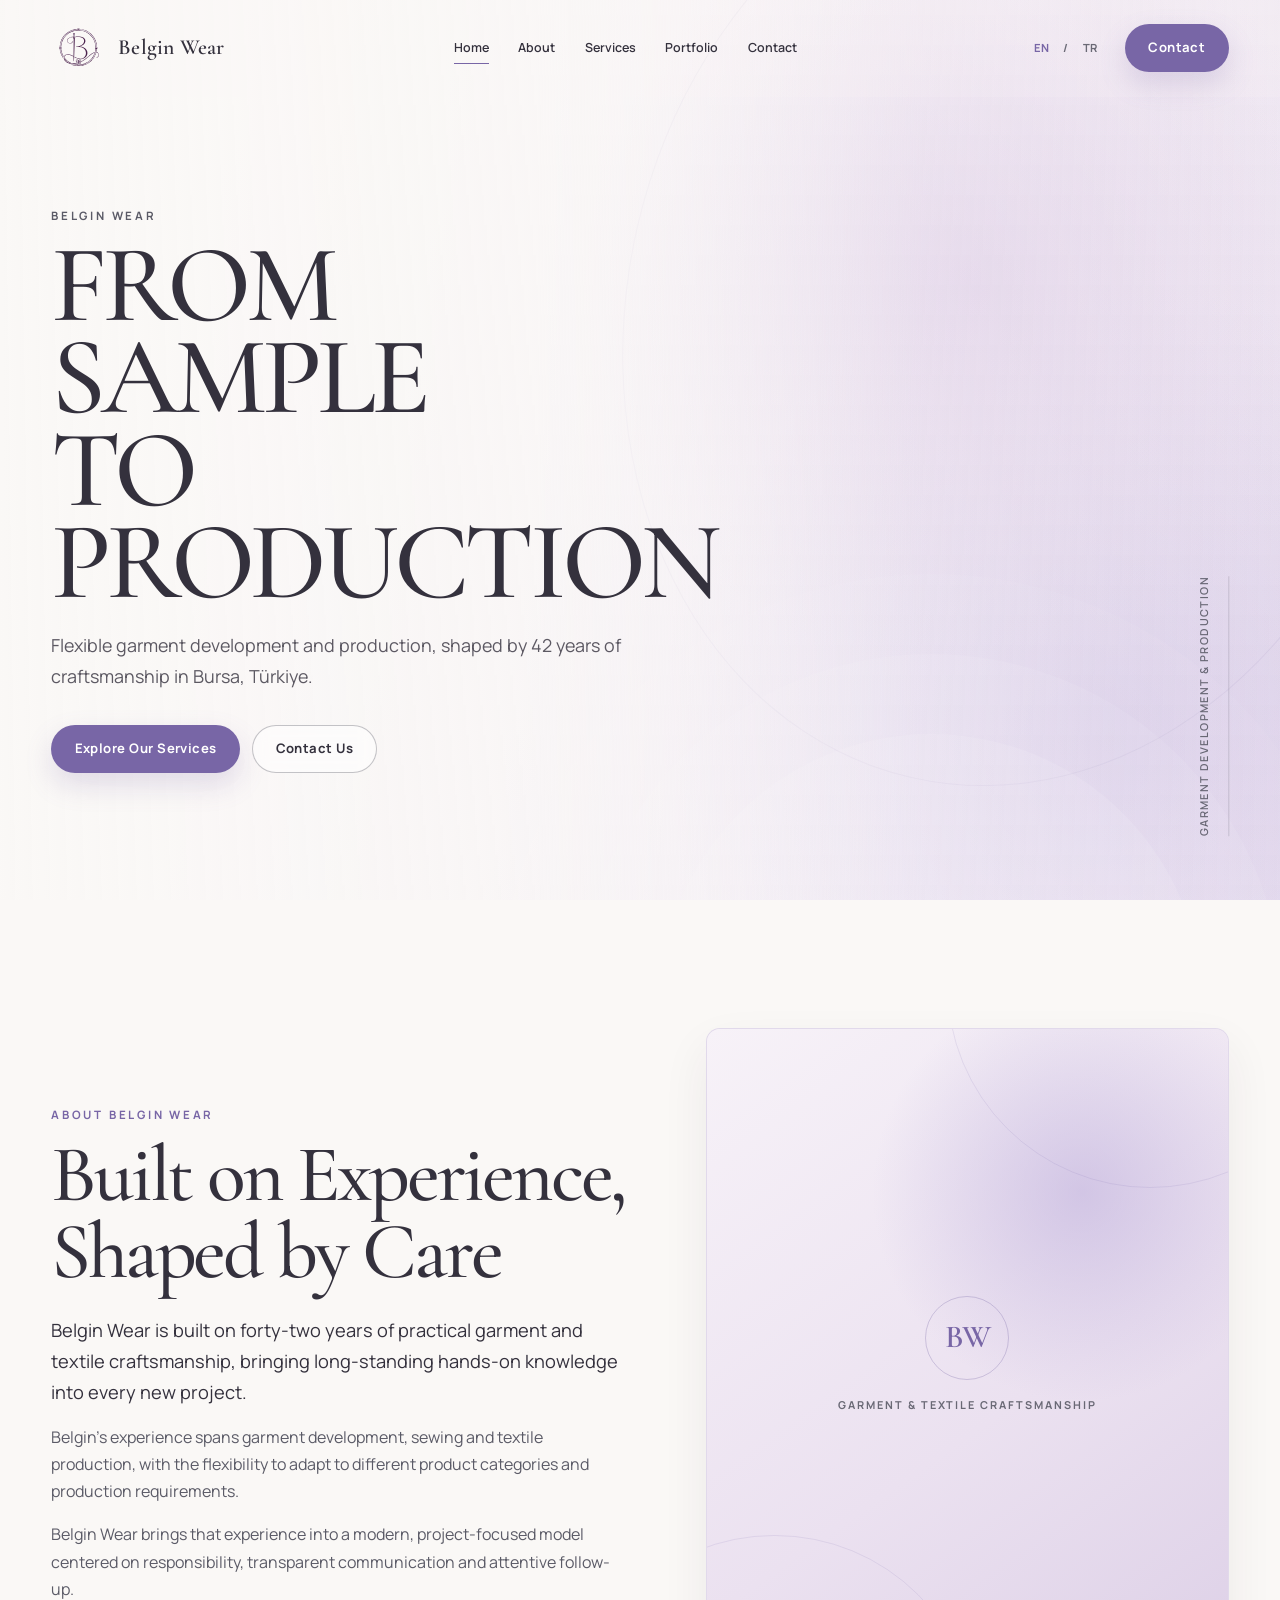
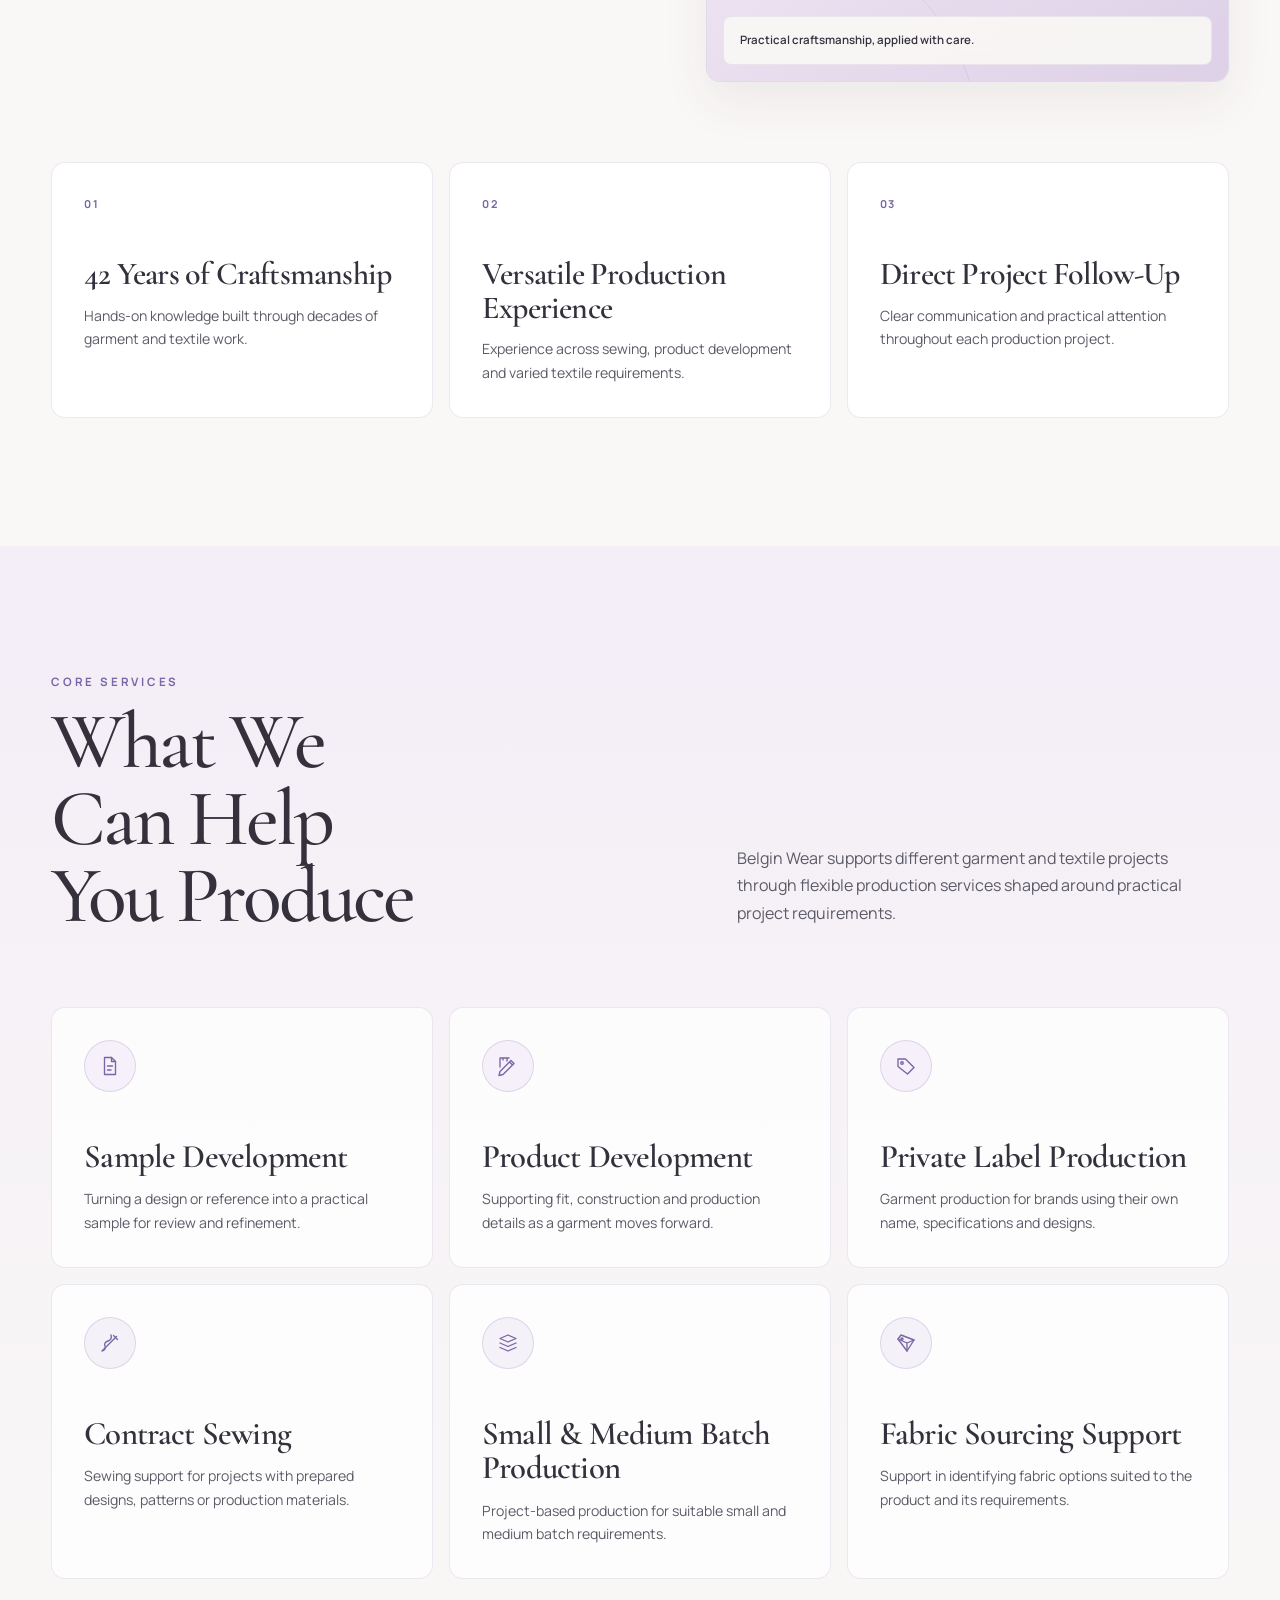
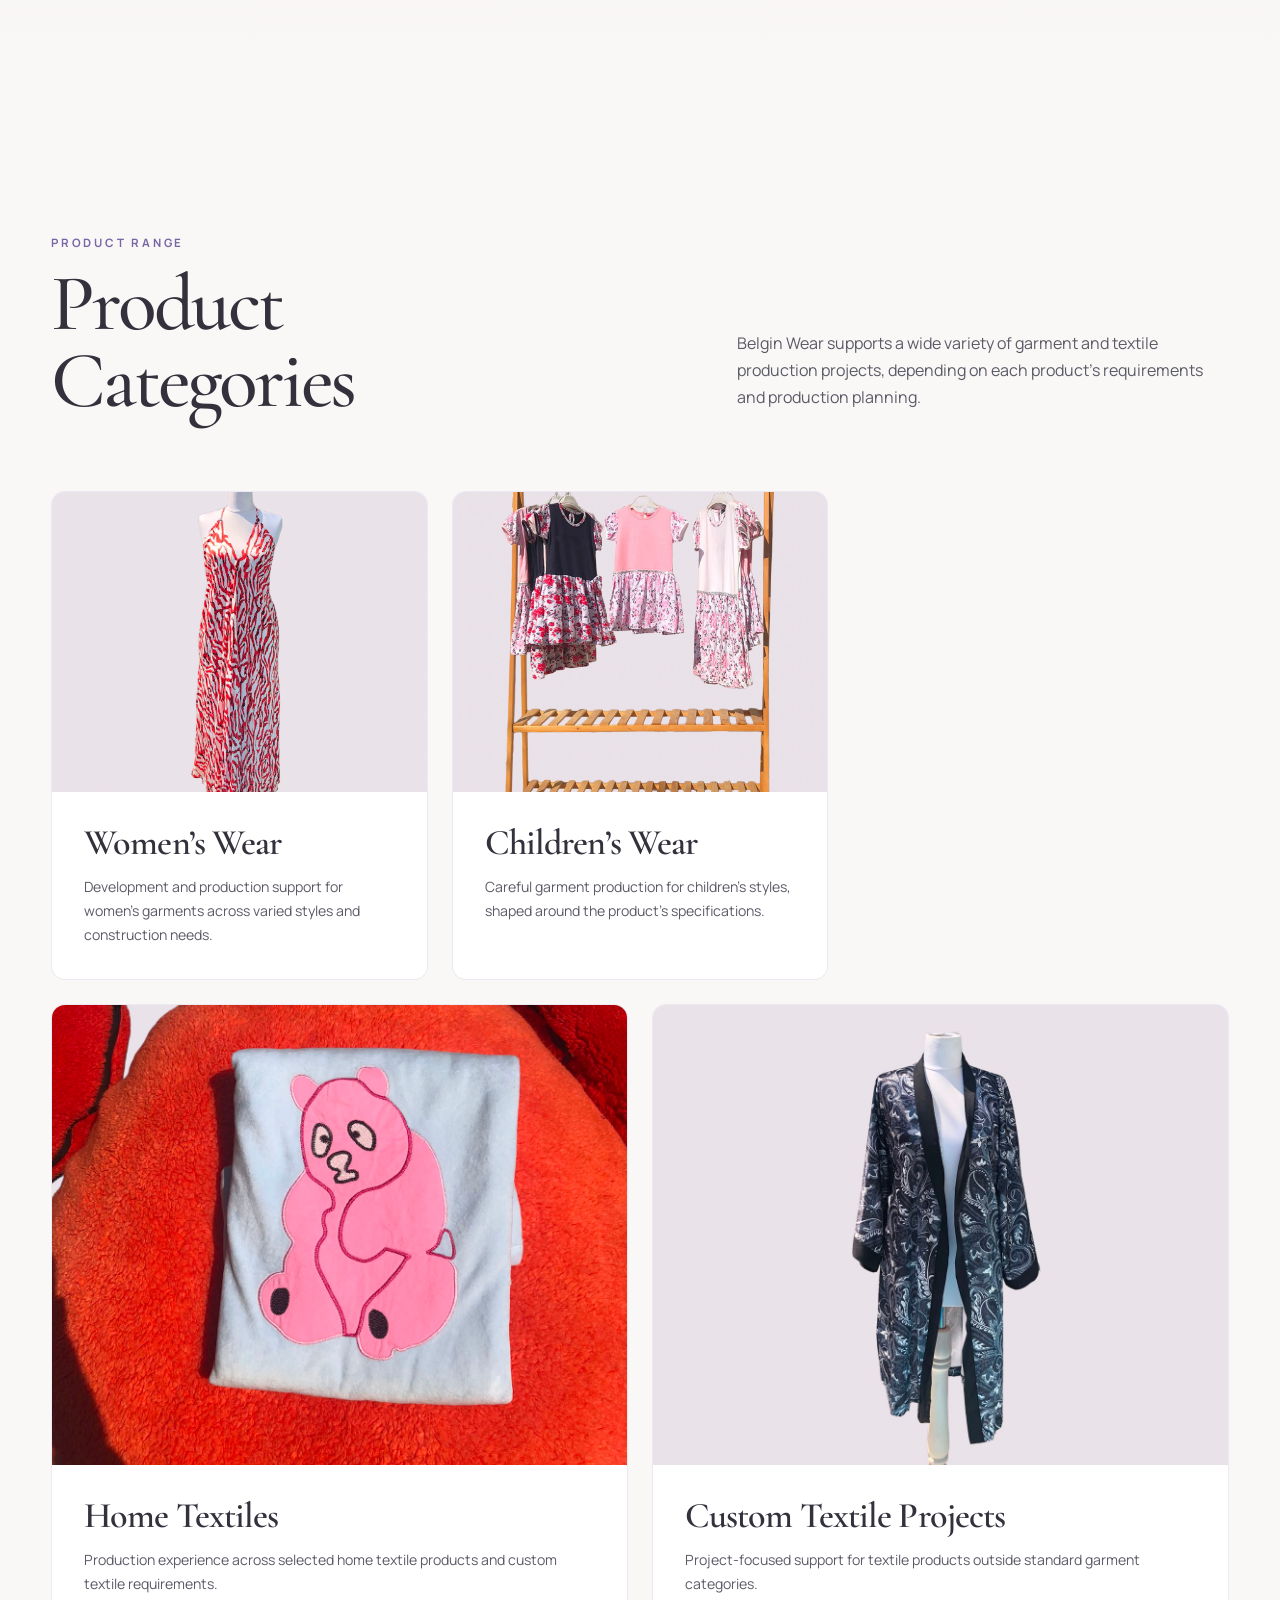
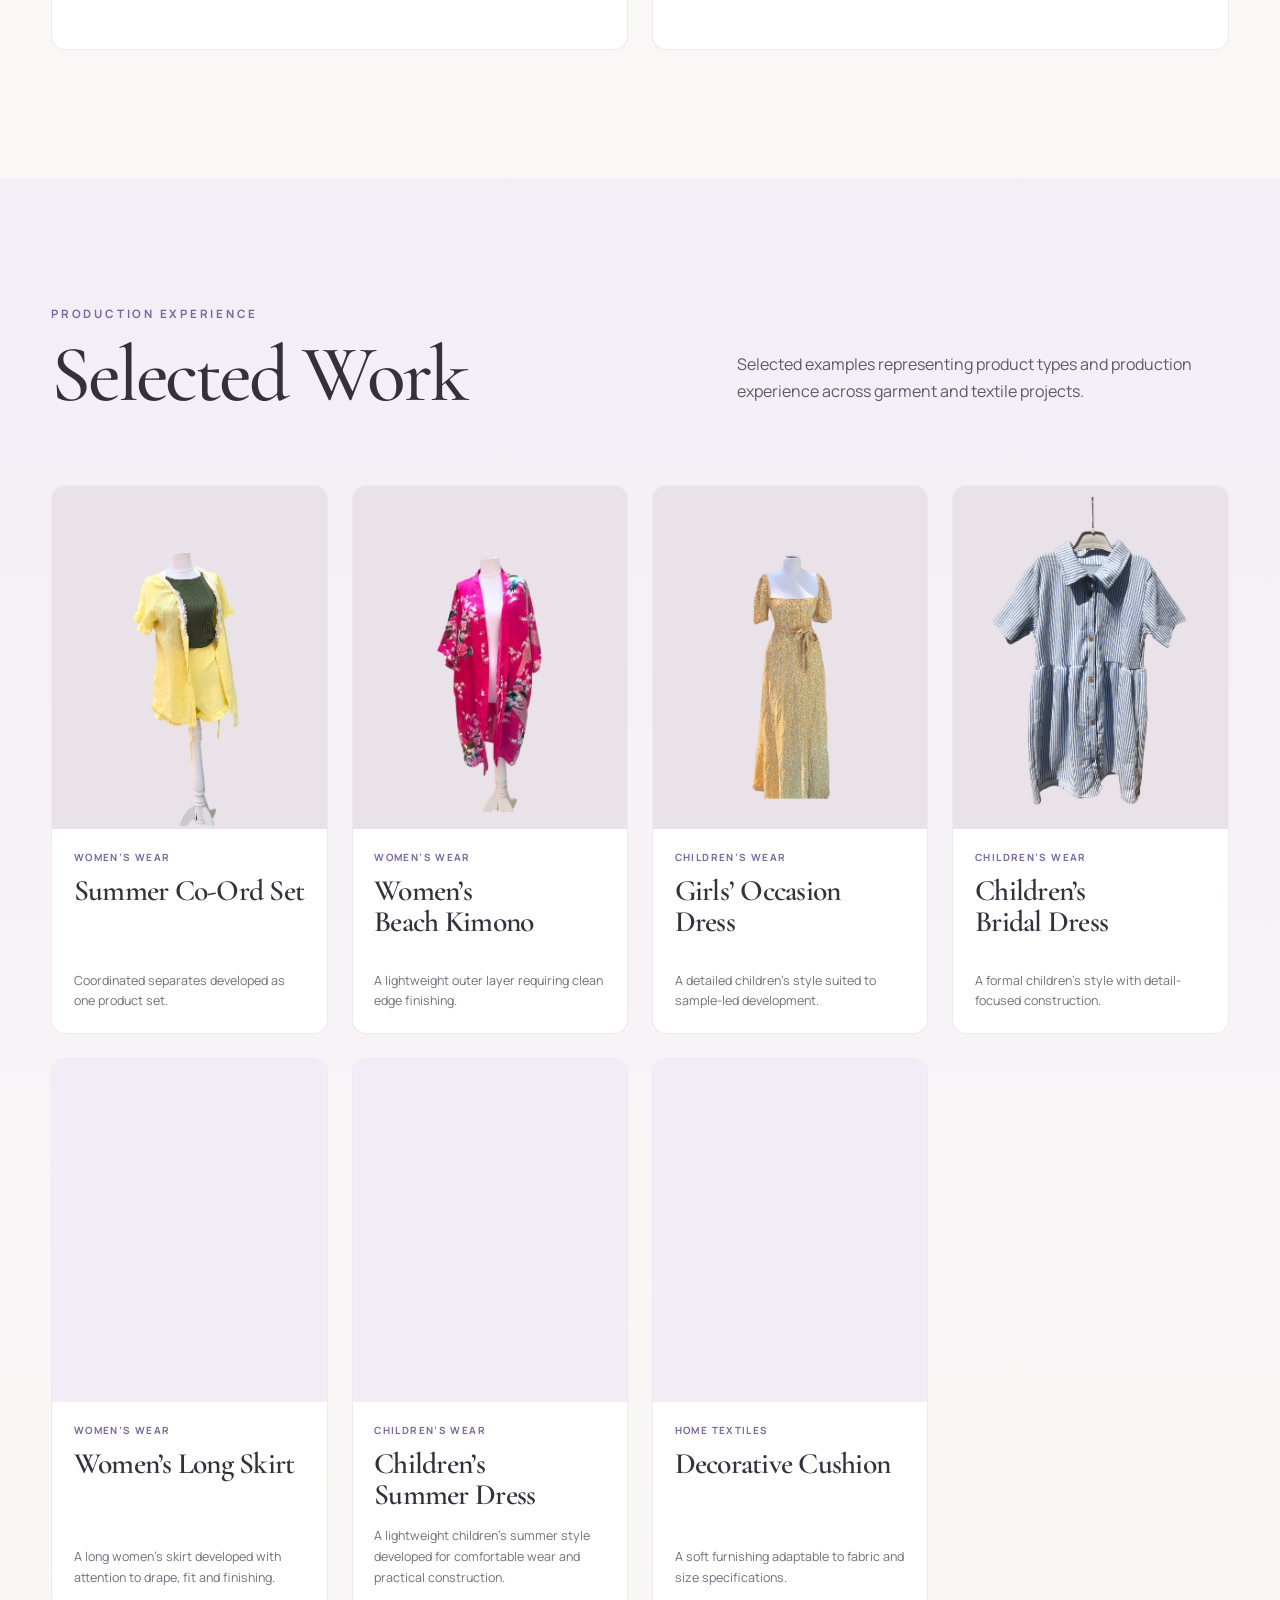
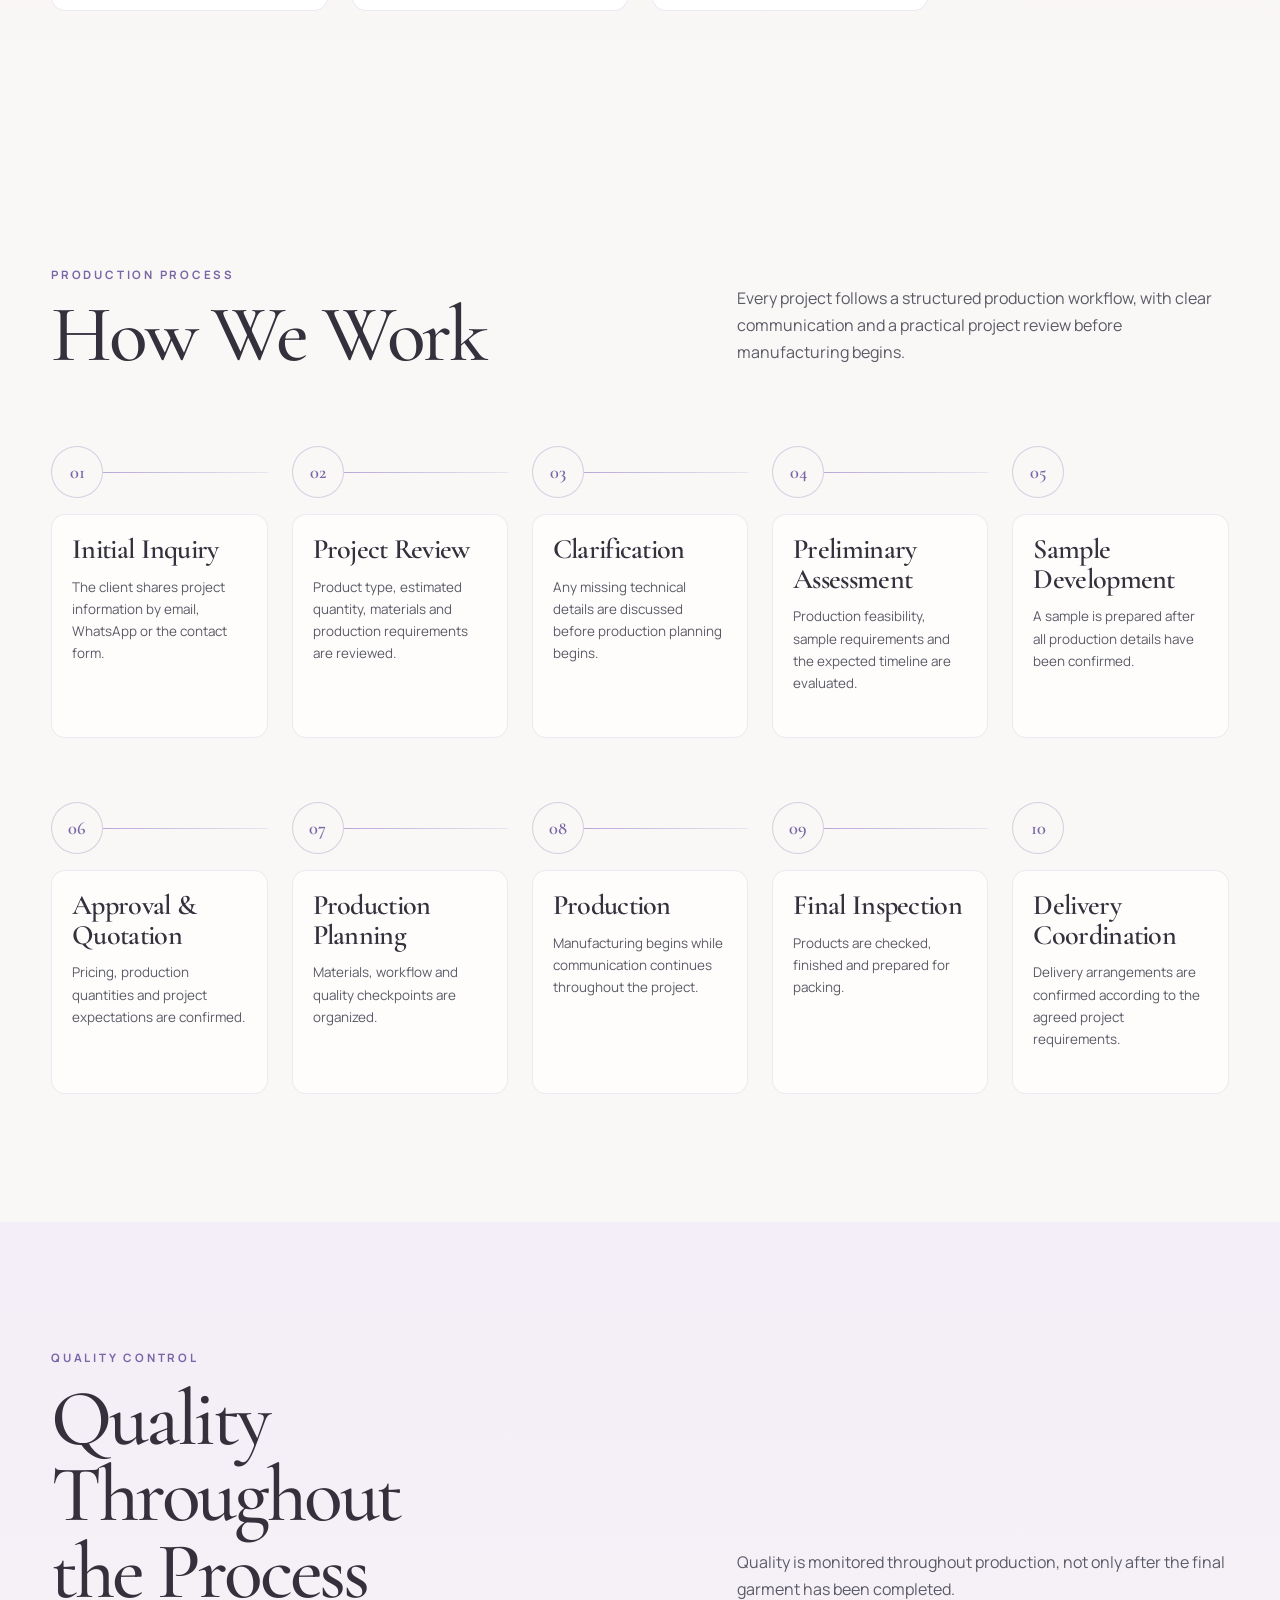
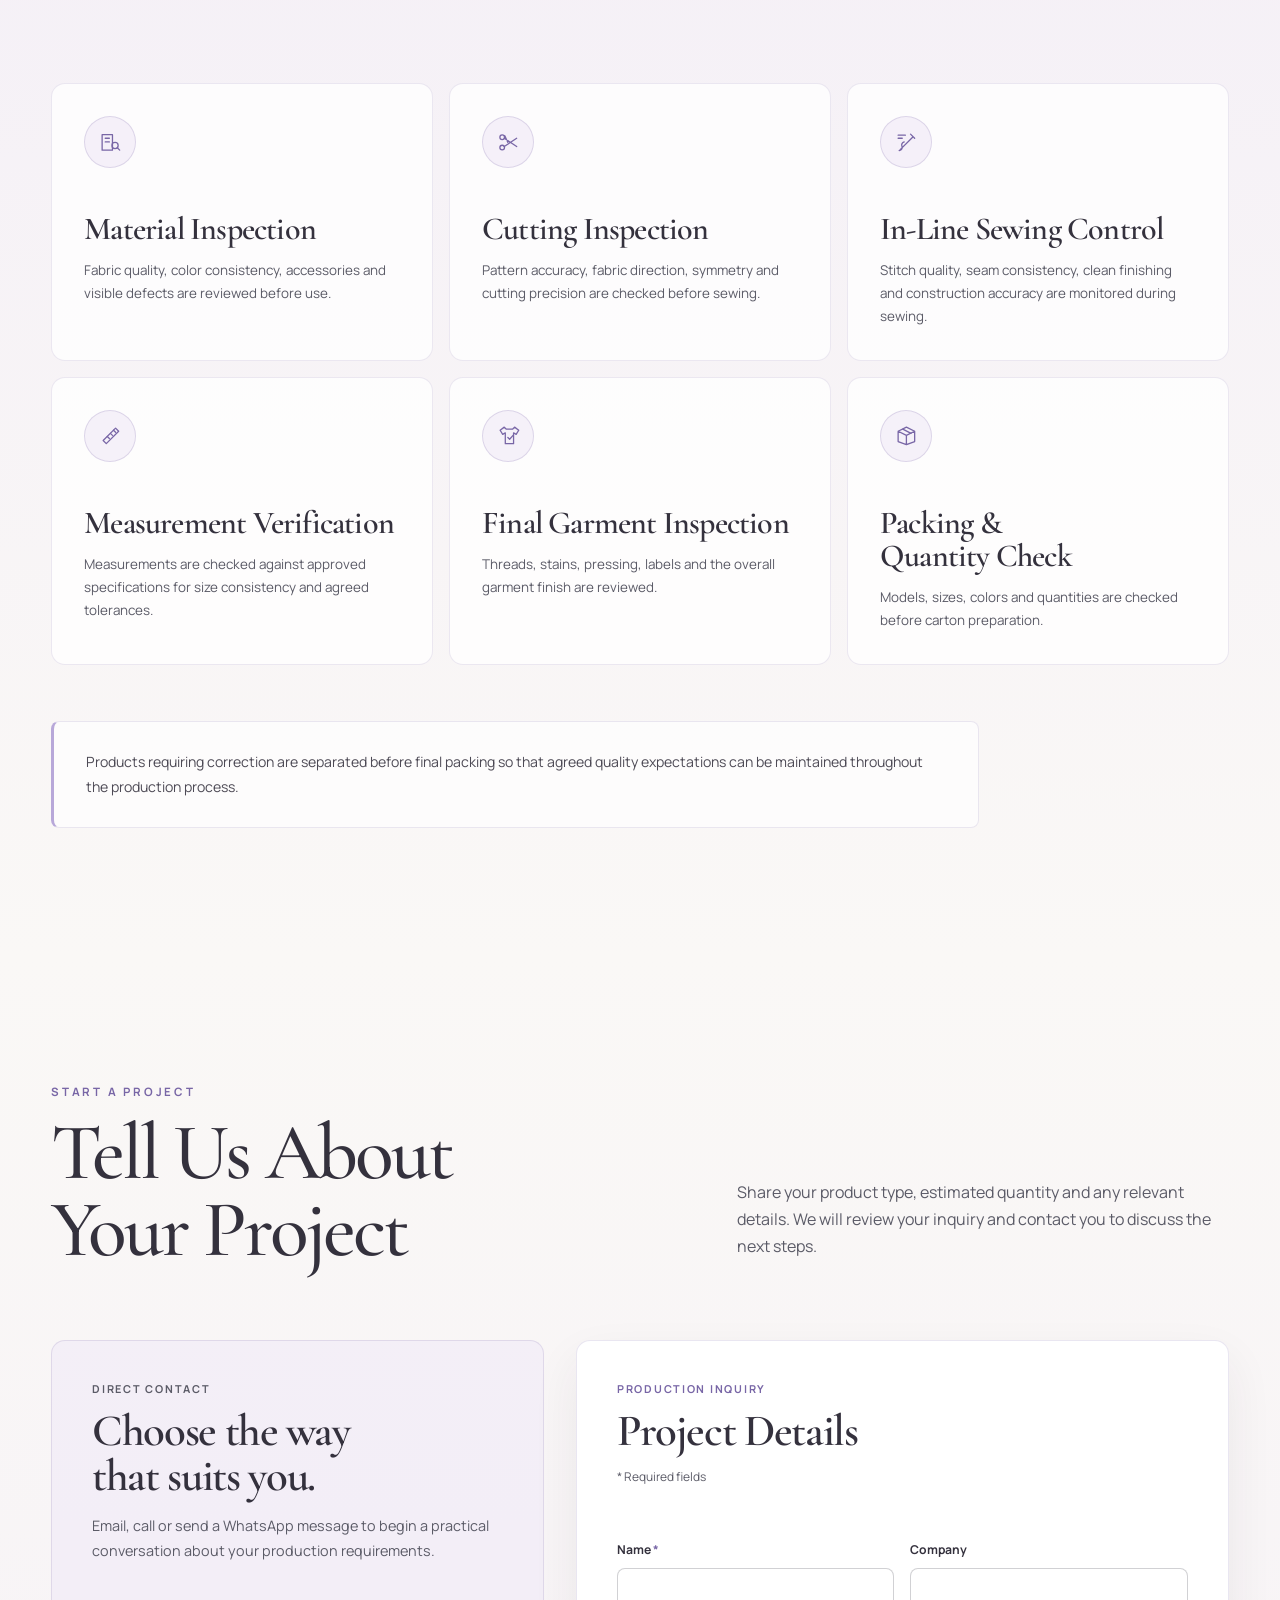
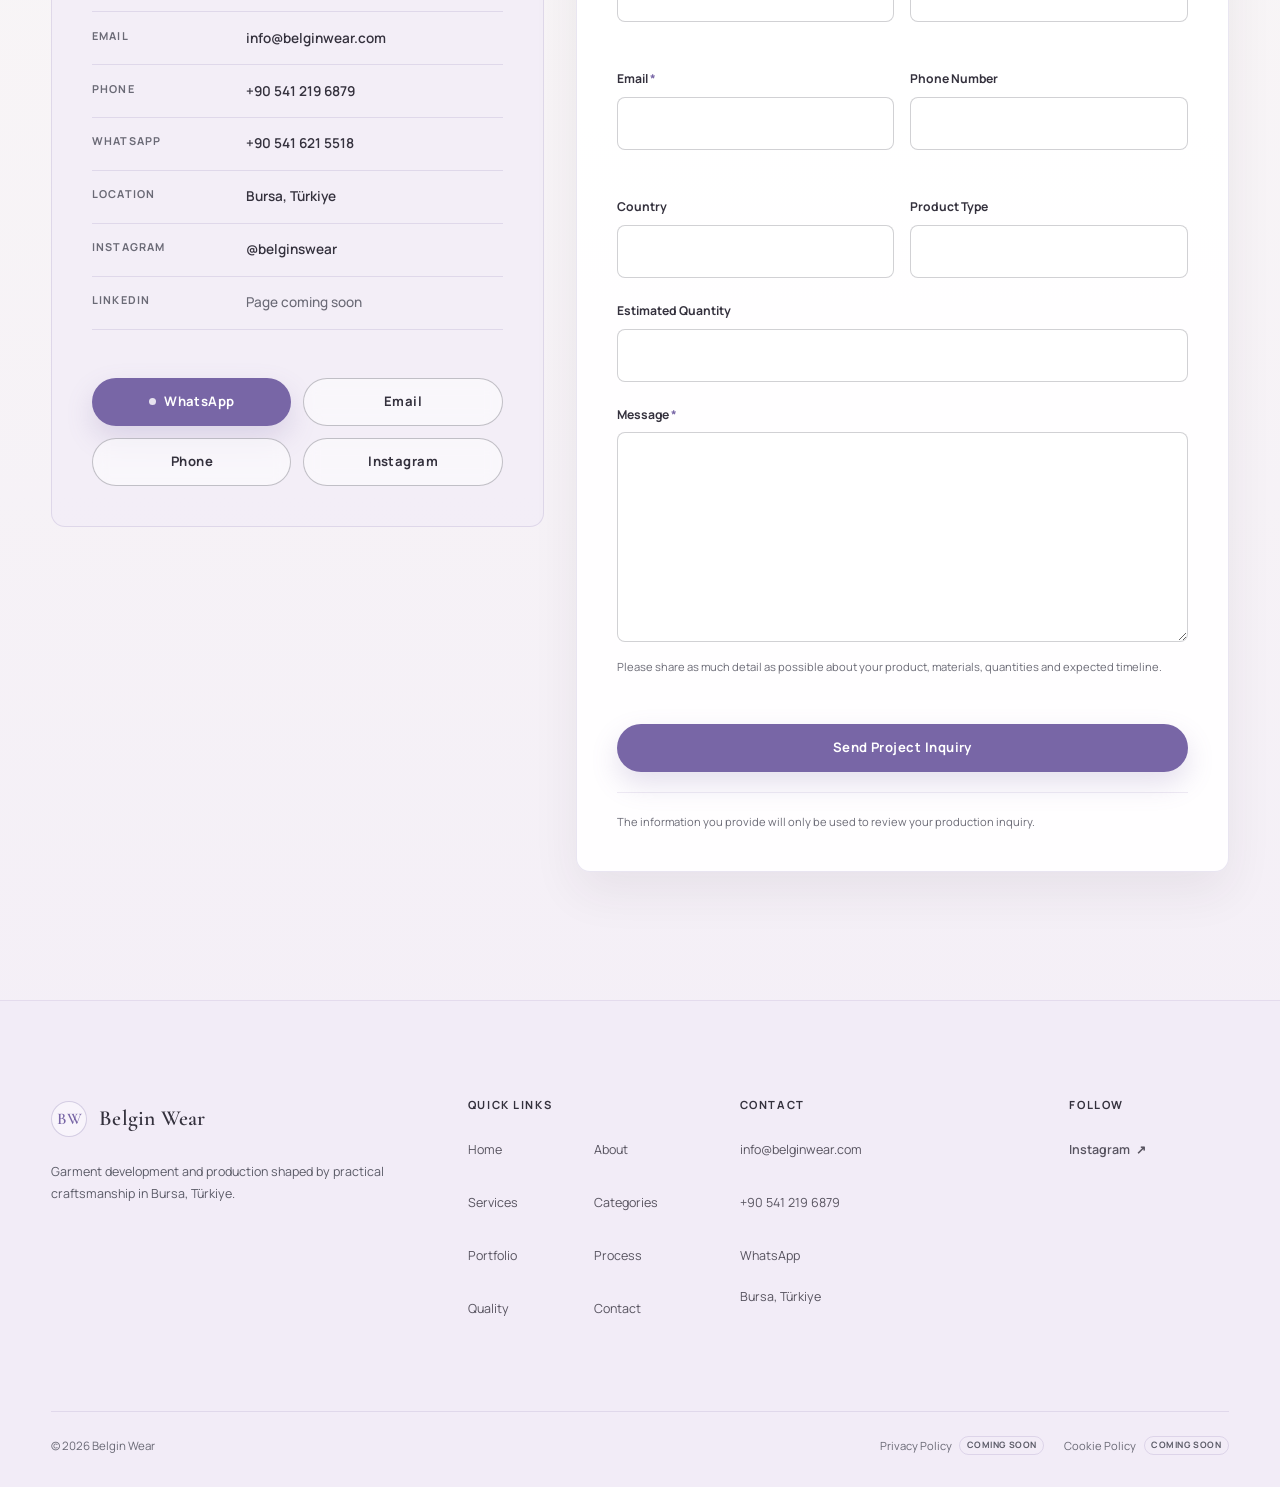
==== commit 89de4a71: "Update index.html" ====
--- a/index.html
+++ b/index.html
@@ -416,281 +416,313 @@
 </div>
 </section>
       <section class="portfolio-section content-section" id="portfolio" aria-labelledby="portfolio-title">
-        <div class="content-shell">
-          <header class="section-heading" data-reveal>
-            <div>
-              <p class="eyebrow">Production Experience</p>
-              <h2 id="portfolio-title">Selected Work</h2>
-            </div>
-            <p>
-              This gallery is prepared for representative examples of product types Belgin Wear
-              has experience producing. Verified project photography will be added as it becomes available.
-            </p>
-          </header>
-
-          <p class="portfolio-placeholder-note" data-reveal>
-            <strong>Photography note:</strong> the image areas below are temporary placeholders and do not represent completed client work.
+  <div class="content-shell">
+
+    <header class="section-heading" data-reveal>
+      <div>
+        <p class="eyebrow">Production Experience</p>
+        <h2 id="portfolio-title">Selected Work</h2>
+      </div>
+
+      <p>
+        Selected examples representing product types and production experience across
+        garment and textile projects.
+      </p>
+    </header>
+
+    <div class="portfolio-grid">
+
+      <!-- 01 — SUMMER CO-ORD SET -->
+      <article class="portfolio-card" data-reveal>
+        <div
+          class="portfolio-media"
+          role="img"
+          aria-label="Summer co-ord set produced by Belgin Wear"
+          style="
+            background-image: url('assets/images/portfolio/portfolio-01.JPG');
+            background-size: cover;
+            background-position: center;
+            background-repeat: no-repeat;
+          "
+        ></div>
+
+        <div class="portfolio-body">
+          <p class="portfolio-label">Women’s Wear</p>
+          <h3>Summer Co-Ord Set</h3>
+          <p class="portfolio-note">
+            Coordinated separates developed as one product set.
           </p>
-
-          <!--
-            EDIT: PORTFOLIO IMAGES
-            Replace every temporary file below with verified project photography and update its alt text.
-            Placeholder imagery must never be presented as completed client work.
-          -->
-          <div class="portfolio-grid">
-            <article class="portfolio-card" data-reveal>
-              <div class="portfolio-media">
-                <div
-  class="portfolio-media"
-  role="img"
-  aria-label="Belgin Wear portfolio work"
-  style="
-    background-image: url('assets/images/portfolio/portfolio-01.JPG');
-    background-size: cover;
-    background-position: center;
-    background-repeat: no-repeat;
-  "
-></div>
-              <div class="portfolio-body">
-                <p class="portfolio-label">Women’s Wear</p>
-                <h3>Summer Co-Ord Set</h3>
-                <p class="portfolio-note">Coordinated separates developed as one product set.</p>
-              </div>
-            </article>
-
-            <article class="portfolio-card" data-reveal>
-              <div class="portfolio-media">
-                <div class="media-placeholder" aria-hidden="true">
-                  <span class="media-placeholder-number">02</span>
-                  <span>Portfolio photography placeholder</span>
-                </div>
-                <img
-                  src="assets/images/portfolio/portfolio-02.jpg"
-                  alt="Temporary placeholder for future photograph of a women’s beach kimono"
-                  loading="lazy"
-                  decoding="async"
-                  data-content-image
-                >
-              </div>
-              <div class="portfolio-body">
-                <p class="portfolio-label">Women’s Wear</p>
-                <h3>Women’s Beach Kimono</h3>
-                <p class="portfolio-note">A lightweight outer layer requiring clean edge finishing.</p>
-              </div>
-            </article>
-
-            <article class="portfolio-card" data-reveal>
-              <div class="portfolio-media">
-                <div class="media-placeholder" aria-hidden="true">
-                  <span class="media-placeholder-number">03</span>
-                  <span>Portfolio photography placeholder</span>
-                </div>
-                <img
-                  src="assets/images/portfolio/portfolio-03.jpg"
-                  alt="Temporary placeholder for future photograph of a girls’ occasion dress"
-                  loading="lazy"
-                  decoding="async"
-                  data-content-image
-                >
-              </div>
-              <div class="portfolio-body">
-                <p class="portfolio-label">Children’s Wear</p>
-                <h3>Girls’ Occasion Dress</h3>
-                <p class="portfolio-note">A detailed children’s style suited to sample-led development.</p>
-              </div>
-            </article>
-
-            <article class="portfolio-card" data-reveal>
-              <div class="portfolio-media">
-                <div class="media-placeholder" aria-hidden="true">
-                  <span class="media-placeholder-number">04</span>
-                  <span>Portfolio photography placeholder</span>
-                </div>
-                <img
-                  src="assets/images/portfolio/portfolio-04.jpg"
-                  alt="Temporary placeholder for future photograph of a children’s bridal dress"
-                  loading="lazy"
-                  decoding="async"
-                  data-content-image
-                >
-              </div>
-              <div class="portfolio-body">
-                <p class="portfolio-label">Children’s Wear</p>
-                <h3>Children’s Bridal Dress</h3>
-                <p class="portfolio-note">A formal children’s style with detail-focused construction.</p>
-              </div>
-            </article>
-
-            <article class="portfolio-card" data-reveal>
-              <div class="portfolio-media">
-                <div class="media-placeholder" aria-hidden="true">
-                  <span class="media-placeholder-number">05</span>
-                  <span>Portfolio photography placeholder</span>
-                </div>
-                <img
-                  src="assets/images/portfolio/portfolio-05.jpg"
-                  alt="Temporary placeholder for future photograph of a men’s casual T-shirt"
-                  loading="lazy"
-                  decoding="async"
-                  data-content-image
-                >
-              </div>
-              <div class="portfolio-body">
-                <p class="portfolio-label">Menswear</p>
-                <h3>Men’s Casual T-Shirt</h3>
-                <p class="portfolio-note">An everyday knitwear format for private-label collections.</p>
-              </div>
-            </article>
-
-            <article class="portfolio-card" data-reveal>
-              <div class="portfolio-media">
-                <div class="media-placeholder" aria-hidden="true">
-                  <span class="media-placeholder-number">06</span>
-                  <span>Portfolio photography placeholder</span>
-                </div>
-                <img
-                  src="assets/images/portfolio/portfolio-06.jpg"
-                  alt="Temporary placeholder for future photograph of a streetwear hoodie"
-                  loading="lazy"
-                  decoding="async"
-                  data-content-image
-                >
-              </div>
-              <div class="portfolio-body">
-                <p class="portfolio-label">Streetwear</p>
-                <h3>Streetwear Hoodie</h3>
-                <p class="portfolio-note">A casualwear product requiring structured fit and finishing.</p>
-              </div>
-            </article>
-
-            <article class="portfolio-card" data-reveal hidden>
-              <div class="portfolio-media">
-                <div class="media-placeholder" aria-hidden="true">
-                  <span class="media-placeholder-number">07</span>
-                  <span>Portfolio photography placeholder</span>
-                </div>
-                <img
-                  src="assets/images/portfolio/portfolio-07.jpg"
-                  alt="Temporary placeholder for future photograph of a duvet cover set"
-                  loading="lazy"
-                  decoding="async"
-                  data-content-image
-                >
-              </div>
-              <div class="portfolio-body">
-                <p class="portfolio-label">Home Textiles</p>
-                <h3>Duvet Cover Set</h3>
-                <p class="portfolio-note">Coordinated bedding pieces produced to shared measurements.</p>
-              </div>
-            </article>
-
-            <article class="portfolio-card" data-reveal>
-              <div class="portfolio-media">
-                <div class="media-placeholder" aria-hidden="true">
-                  <span class="media-placeholder-number">08</span>
-                  <span>Portfolio photography placeholder</span>
-                </div>
-                <img
-                  src="assets/images/portfolio/portfolio-08.jpg"
-                  alt="Temporary placeholder for future photograph of a decorative cushion"
-                  loading="lazy"
-                  decoding="async"
-                  data-content-image
-                >
-              </div>
-              <div class="portfolio-body">
-                <p class="portfolio-label">Home Textiles</p>
-                <h3>Decorative Cushion</h3>
-                <p class="portfolio-note">A soft furnishing adaptable to fabric and size specifications.</p>
-              </div>
-            </article>
-
-            <article class="portfolio-card" data-reveal hidden>
-              <div class="portfolio-media">
-                <div class="media-placeholder" aria-hidden="true">
-                  <span class="media-placeholder-number">09</span>
-                  <span>Portfolio photography placeholder</span>
-                </div>
-                <img
-                  src="assets/images/portfolio/portfolio-09.jpg"
-                  alt="Temporary placeholder for future photograph of a restaurant table runner"
-                  loading="lazy"
-                  decoding="async"
-                  data-content-image
-                >
-              </div>
-              <div class="portfolio-body">
-                <p class="portfolio-label">Hospitality Textiles</p>
-                <h3>Restaurant Table Runner</h3>
-                <p class="portfolio-note">A hospitality textile produced to practical dimensions and finishes.</p>
-              </div>
-            </article>
-
-            <article class="portfolio-card" data-reveal hidden>
-              <div class="portfolio-media">
-                <div class="media-placeholder" aria-hidden="true">
-                  <span class="media-placeholder-number">10</span>
-                  <span>Portfolio photography placeholder</span>
-                </div>
-                <img
-                  src="assets/images/portfolio/portfolio-10.jpg"
-                  alt="Temporary placeholder for future photograph of a healthcare mattress protector"
-                  loading="lazy"
-                  decoding="async"
-                  data-content-image
-                >
-              </div>
-              <div class="portfolio-body">
-                <p class="portfolio-label">Healthcare Textiles</p>
-                <h3>Healthcare Mattress Protector</h3>
-                <p class="portfolio-note">A functional textile developed around its use requirements.</p>
-              </div>
-            </article>
-
-            <article class="portfolio-card" data-reveal hidden>
-              <div class="portfolio-media">
-                <div class="media-placeholder" aria-hidden="true">
-                  <span class="media-placeholder-number">11</span>
-                  <span>Portfolio photography placeholder</span>
-                </div>
-                <img
-                  src="assets/images/portfolio/portfolio-11.jpg"
-                  alt="Temporary placeholder for future photograph of a custom supporter flag"
-                  loading="lazy"
-                  decoding="async"
-                  data-content-image
-                >
-              </div>
-              <div class="portfolio-body">
-                <p class="portfolio-label">Custom Textiles</p>
-                <h3>Supporter Flag</h3>
-                <p class="portfolio-note">A custom textile format shaped by artwork and finishing needs.</p>
-              </div>
-            </article>
-
-            <article class="portfolio-card" data-reveal hidden>
-              <div class="portfolio-media">
-                <div class="media-placeholder" aria-hidden="true">
-                  <span class="media-placeholder-number">12</span>
-                  <span>Portfolio photography placeholder</span>
-                </div>
-                <img
-                  src="assets/images/portfolio/portfolio-12.jpg"
-                  alt="Temporary placeholder for future photograph of a custom textile sample"
-                  loading="lazy"
-                  decoding="async"
-                  data-content-image
-                >
-              </div>
-              <div class="portfolio-body">
-                <p class="portfolio-label">Product Development</p>
-                <h3>Custom Textile Sample</h3>
-                <p class="portfolio-note">A project-specific sample used to review construction and materials.</p>
-              </div>
-            </article>
-          </div>
-        </div>
-      </section>
+        </div>
+      </article>
+
+
+      <!-- 02 — WOMEN'S BEACH KIMONO -->
+      <article class="portfolio-card" data-reveal>
+        <div
+          class="portfolio-media"
+          role="img"
+          aria-label="Women’s beach kimono produced by Belgin Wear"
+          style="
+            background-image: url('assets/images/portfolio/portfolio-02.JPG');
+            background-size: cover;
+            background-position: center;
+            background-repeat: no-repeat;
+          "
+        ></div>
+
+        <div class="portfolio-body">
+          <p class="portfolio-label">Women’s Wear</p>
+          <h3>Women’s Beach Kimono</h3>
+          <p class="portfolio-note">
+            A lightweight outer layer requiring clean edge finishing.
+          </p>
+        </div>
+      </article>
+
+
+      <!-- 03 — GIRLS' OCCASION DRESS -->
+      <article class="portfolio-card" data-reveal>
+        <div
+          class="portfolio-media"
+          role="img"
+          aria-label="Girls’ occasion dress produced by Belgin Wear"
+          style="
+            background-image: url('assets/images/portfolio/portfolio-03.JPG');
+            background-size: cover;
+            background-position: center;
+            background-repeat: no-repeat;
+          "
+        ></div>
+
+        <div class="portfolio-body">
+          <p class="portfolio-label">Children’s Wear</p>
+          <h3>Girls’ Occasion Dress</h3>
+          <p class="portfolio-note">
+            A detailed children’s style suited to sample-led development.
+          </p>
+        </div>
+      </article>
+
+
+      <!-- 04 — CHILDREN'S BRIDAL DRESS -->
+      <article class="portfolio-card" data-reveal>
+        <div
+          class="portfolio-media"
+          role="img"
+          aria-label="Children’s bridal dress produced by Belgin Wear"
+          style="
+            background-image: url('assets/images/portfolio/portfolio-04.JPG');
+            background-size: cover;
+            background-position: center;
+            background-repeat: no-repeat;
+          "
+        ></div>
+
+        <div class="portfolio-body">
+          <p class="portfolio-label">Children’s Wear</p>
+          <h3>Children’s Bridal Dress</h3>
+          <p class="portfolio-note">
+            A formal children’s style with detail-focused construction.
+          </p>
+        </div>
+      </article>
+
+
+      <!-- 05 — WOMEN'S LONG SKIRT -->
+      <article class="portfolio-card" data-reveal>
+        <div
+          class="portfolio-media"
+          role="img"
+          aria-label="Women’s long skirt produced by Belgin Wear"
+          style="
+            background-image: url('assets/images/portfolio/portfolio-05.JPG');
+            background-size: cover;
+            background-position: center;
+            background-repeat: no-repeat;
+          "
+        ></div>
+
+        <div class="portfolio-body">
+          <p class="portfolio-label">Women’s Wear</p>
+          <h3>Women’s Long Skirt</h3>
+          <p class="portfolio-note">
+            A long women’s skirt developed with attention to drape, fit and finishing.
+          </p>
+        </div>
+      </article>
+
+
+      <!-- 06 — CHILDREN'S SUMMER DRESS -->
+      <article class="portfolio-card" data-reveal>
+        <div
+          class="portfolio-media"
+          role="img"
+          aria-label="Children’s summer dress produced by Belgin Wear"
+          style="
+            background-image: url('assets/images/portfolio/portfolio-06.JPG');
+            background-size: cover;
+            background-position: center;
+            background-repeat: no-repeat;
+          "
+        ></div>
+
+        <div class="portfolio-body">
+          <p class="portfolio-label">Children’s Wear</p>
+          <h3>Children’s Summer Dress</h3>
+          <p class="portfolio-note">
+            A lightweight children’s summer style developed for comfortable wear
+            and practical construction.
+          </p>
+        </div>
+      </article>
+
+
+      <!-- 07 — DUVET COVER SET — TEMPORARILY HIDDEN -->
+      <article class="portfolio-card" data-reveal hidden style="display: none;">
+        <div
+          class="portfolio-media"
+          role="img"
+          aria-label="Duvet cover set produced by Belgin Wear"
+          style="
+            background-image: url('assets/images/portfolio/portfolio-07.JPG');
+            background-size: cover;
+            background-position: center;
+            background-repeat: no-repeat;
+          "
+        ></div>
+
+        <div class="portfolio-body">
+          <p class="portfolio-label">Home Textiles</p>
+          <h3>Duvet Cover Set</h3>
+          <p class="portfolio-note">
+            Coordinated bedding pieces produced to shared measurements.
+          </p>
+        </div>
+      </article>
+
+
+      <!-- 08 — DECORATIVE CUSHION -->
+      <article class="portfolio-card" data-reveal>
+        <div
+          class="portfolio-media"
+          role="img"
+          aria-label="Decorative cushion produced by Belgin Wear"
+          style="
+            background-image: url('assets/images/portfolio/portfolio-08.JPG');
+            background-size: cover;
+            background-position: center;
+            background-repeat: no-repeat;
+          "
+        ></div>
+
+        <div class="portfolio-body">
+          <p class="portfolio-label">Home Textiles</p>
+          <h3>Decorative Cushion</h3>
+          <p class="portfolio-note">
+            A soft furnishing adaptable to fabric and size specifications.
+          </p>
+        </div>
+      </article>
+
+
+      <!-- 09 — RESTAURANT TABLE RUNNER — TEMPORARILY HIDDEN -->
+      <article class="portfolio-card" data-reveal hidden style="display: none;">
+        <div
+          class="portfolio-media"
+          role="img"
+          aria-label="Restaurant table runner produced by Belgin Wear"
+          style="
+            background-image: url('assets/images/portfolio/portfolio-09.JPG');
+            background-size: cover;
+            background-position: center;
+            background-repeat: no-repeat;
+          "
+        ></div>
+
+        <div class="portfolio-body">
+          <p class="portfolio-label">Hospitality Textiles</p>
+          <h3>Restaurant Table Runner</h3>
+          <p class="portfolio-note">
+            A hospitality textile produced to practical dimensions and finishes.
+          </p>
+        </div>
+      </article>
+
+
+      <!-- 10 — HEALTHCARE MATTRESS PROTECTOR — TEMPORARILY HIDDEN -->
+      <article class="portfolio-card" data-reveal hidden style="display: none;">
+        <div
+          class="portfolio-media"
+          role="img"
+          aria-label="Healthcare mattress protector produced by Belgin Wear"
+          style="
+            background-image: url('assets/images/portfolio/portfolio-10.JPG');
+            background-size: cover;
+            background-position: center;
+            background-repeat: no-repeat;
+          "
+        ></div>
+
+        <div class="portfolio-body">
+          <p class="portfolio-label">Healthcare Textiles</p>
+          <h3>Healthcare Mattress Protector</h3>
+          <p class="portfolio-note">
+            A functional textile developed around its use requirements.
+          </p>
+        </div>
+      </article>
+
+
+      <!-- 11 — SUPPORTER FLAG — TEMPORARILY HIDDEN -->
+      <article class="portfolio-card" data-reveal hidden style="display: none;">
+        <div
+          class="portfolio-media"
+          role="img"
+          aria-label="Custom supporter flag produced by Belgin Wear"
+          style="
+            background-image: url('assets/images/portfolio/portfolio-11.JPG');
+            background-size: cover;
+            background-position: center;
+            background-repeat: no-repeat;
+          "
+        ></div>
+
+        <div class="portfolio-body">
+          <p class="portfolio-label">Custom Textiles</p>
+          <h3>Supporter Flag</h3>
+          <p class="portfolio-note">
+            A custom textile format shaped by artwork and finishing needs.
+          </p>
+        </div>
+      </article>
+
+
+      <!-- 12 — CUSTOM TEXTILE SAMPLE — TEMPORARILY HIDDEN -->
+      <article class="portfolio-card" data-reveal hidden style="display: none;">
+        <div
+          class="portfolio-media"
+          role="img"
+          aria-label="Custom textile sample developed by Belgin Wear"
+          style="
+            background-image: url('assets/images/portfolio/portfolio-12.JPG');
+            background-size: cover;
+            background-position: center;
+            background-repeat: no-repeat;
+          "
+        ></div>
+
+        <div class="portfolio-body">
+          <p class="portfolio-label">Product Development</p>
+          <h3>Custom Textile Sample</h3>
+          <p class="portfolio-note">
+            A project-specific sample used to review construction and materials.
+          </p>
+        </div>
+      </article>
+
+    </div>
+  </div>
+</section>
 
       <section class="process-section content-section" id="process" aria-labelledby="process-title">
         <div class="content-shell">
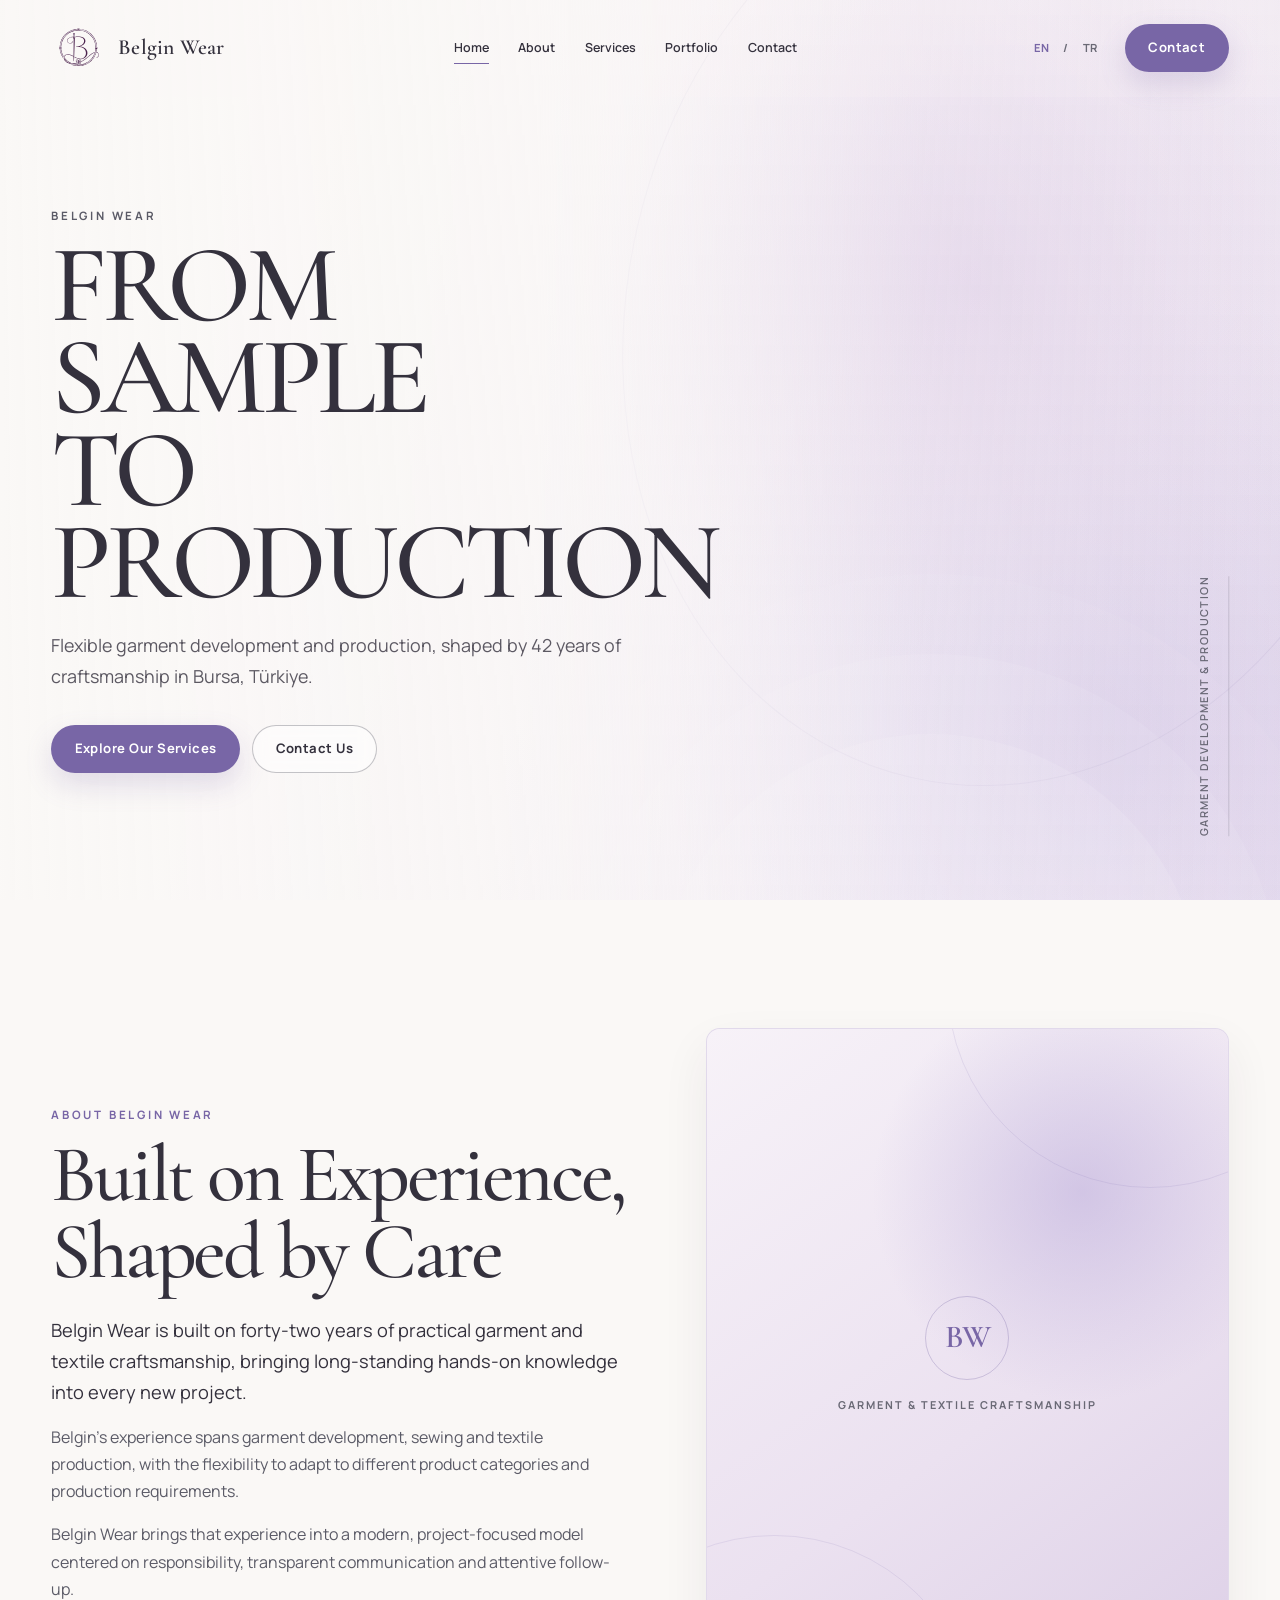
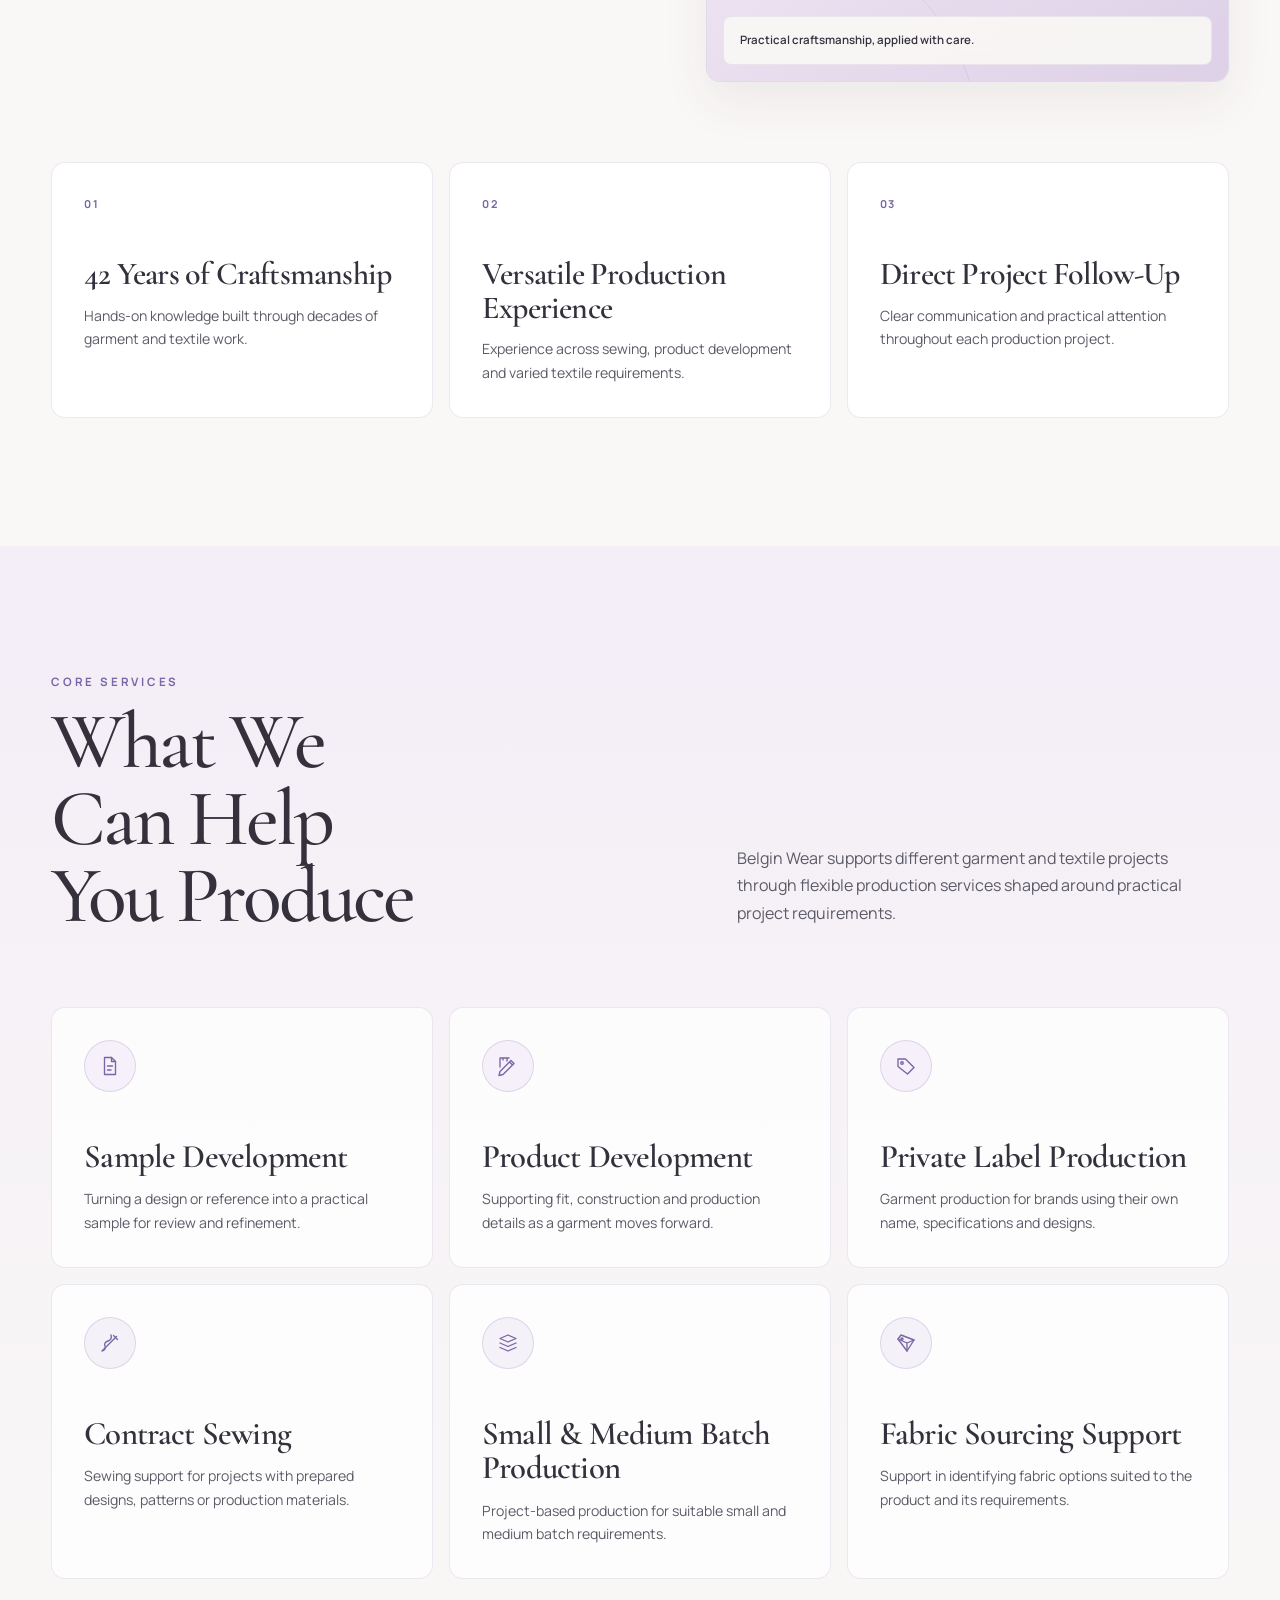
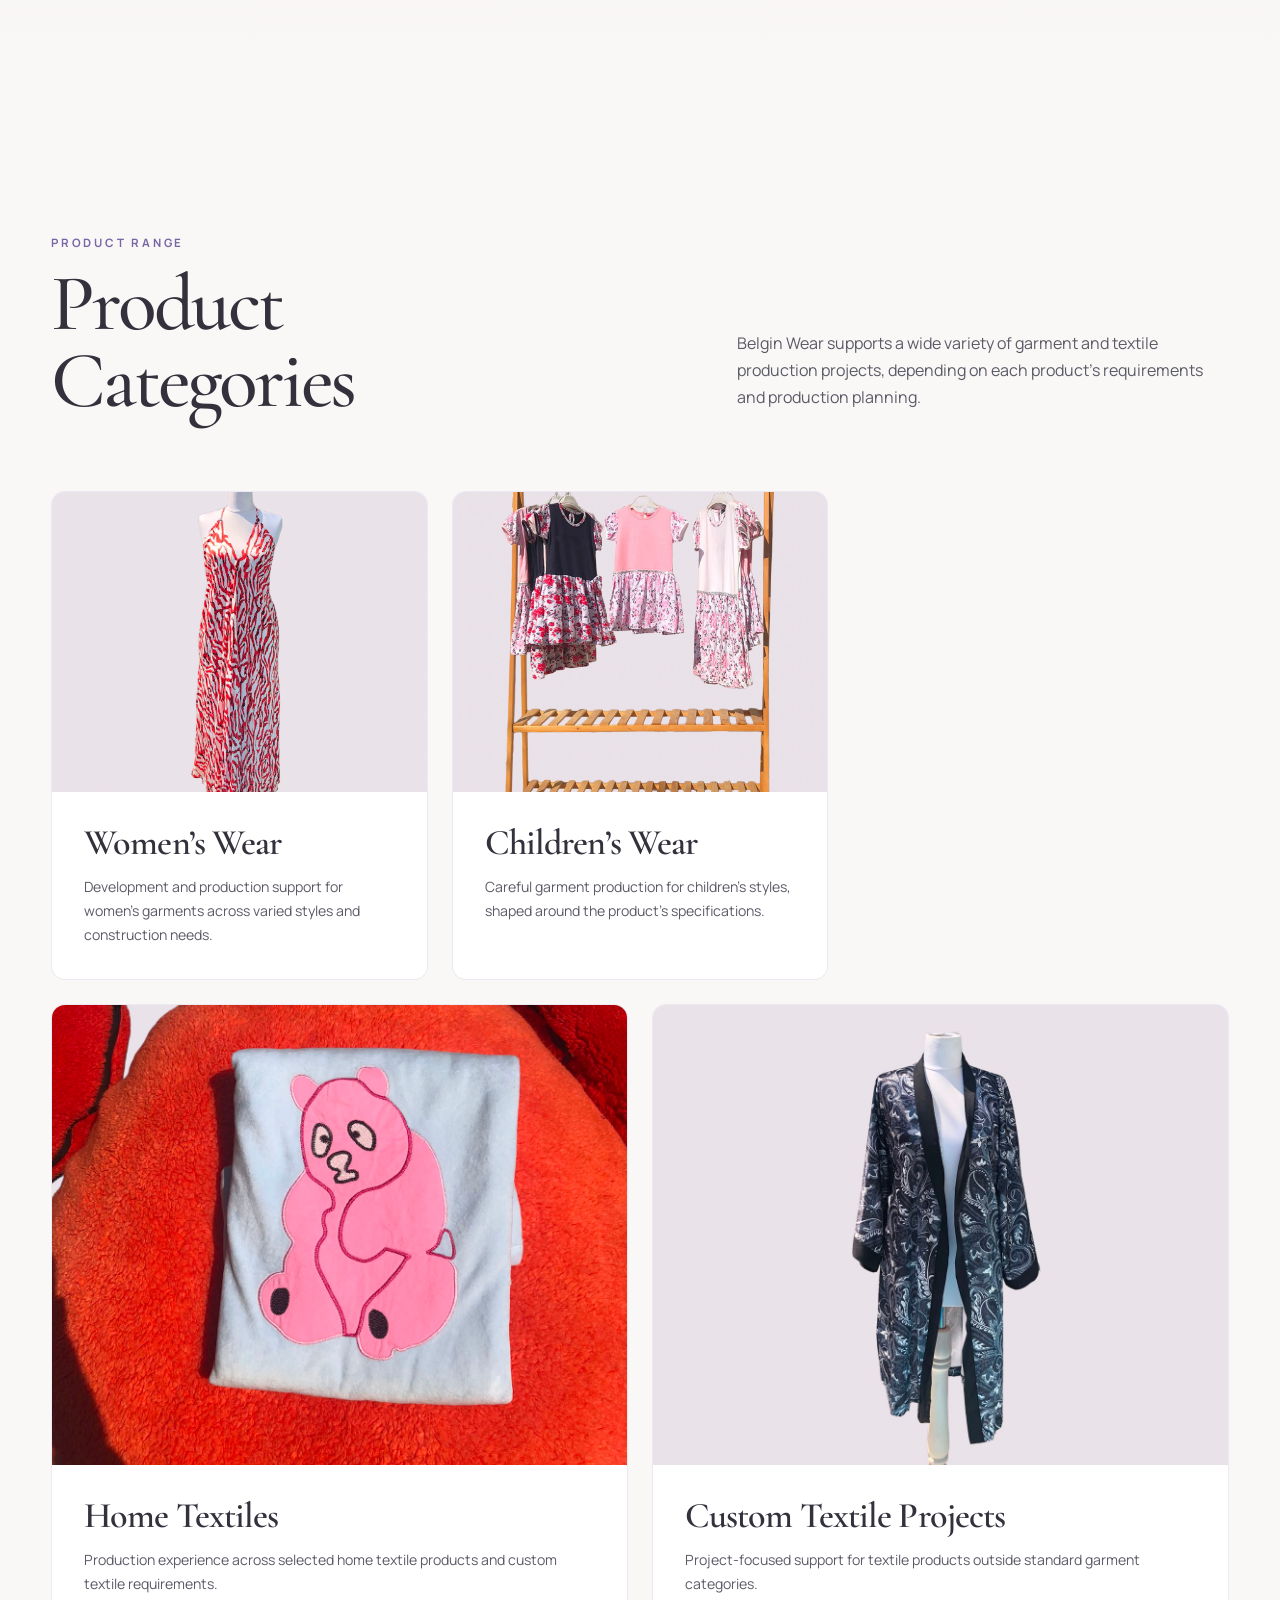
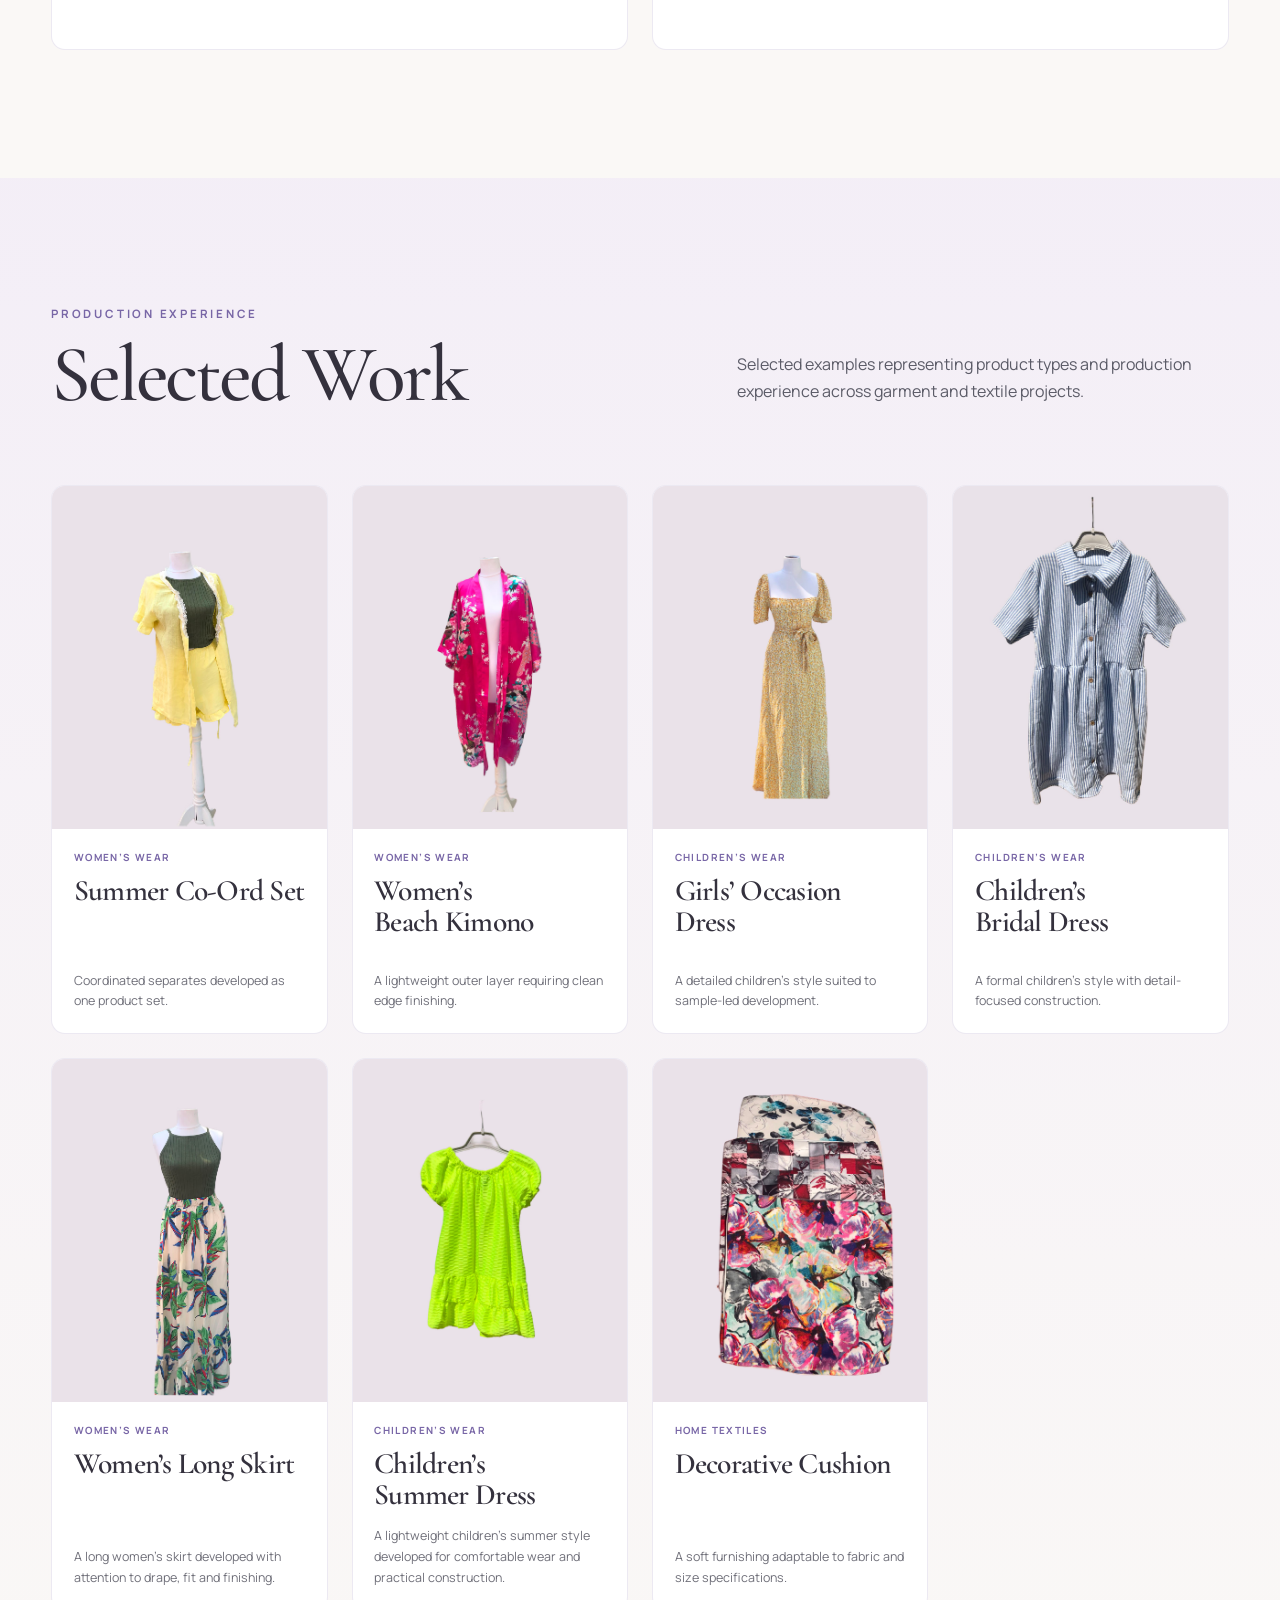
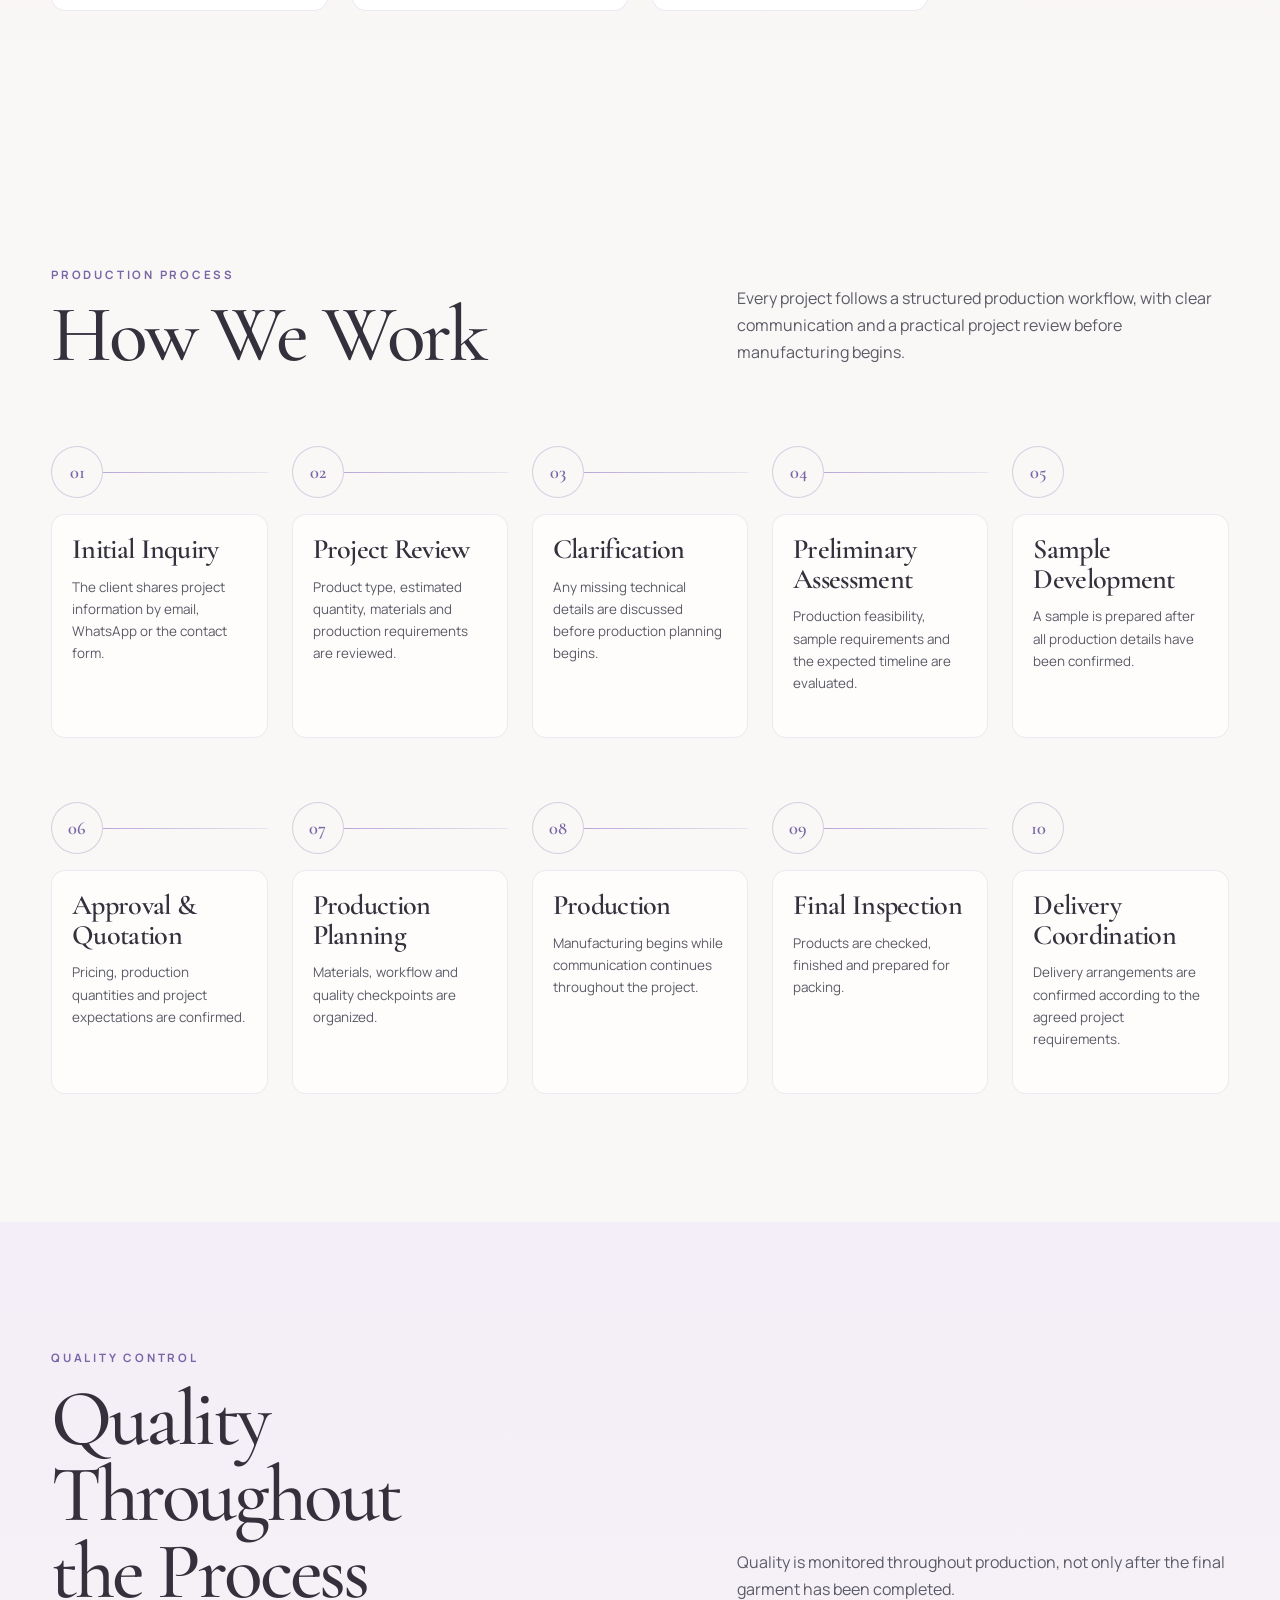
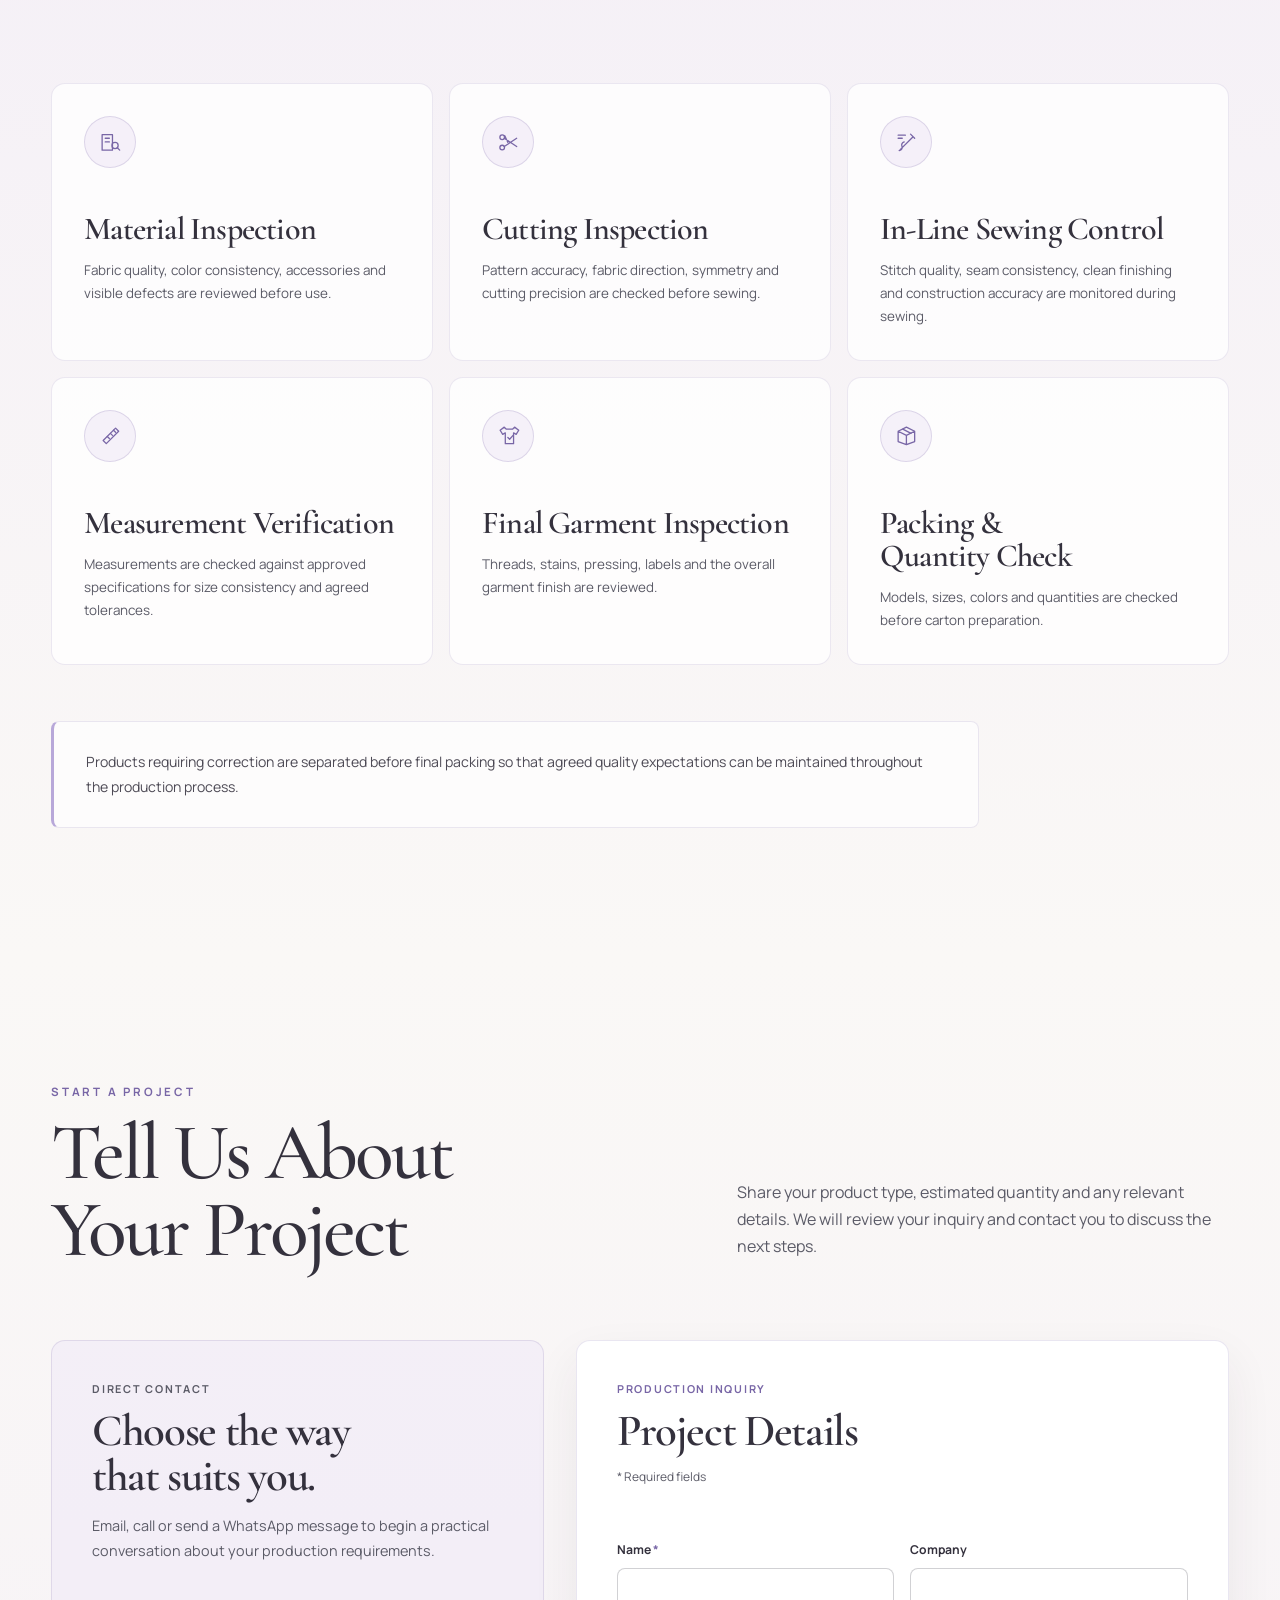
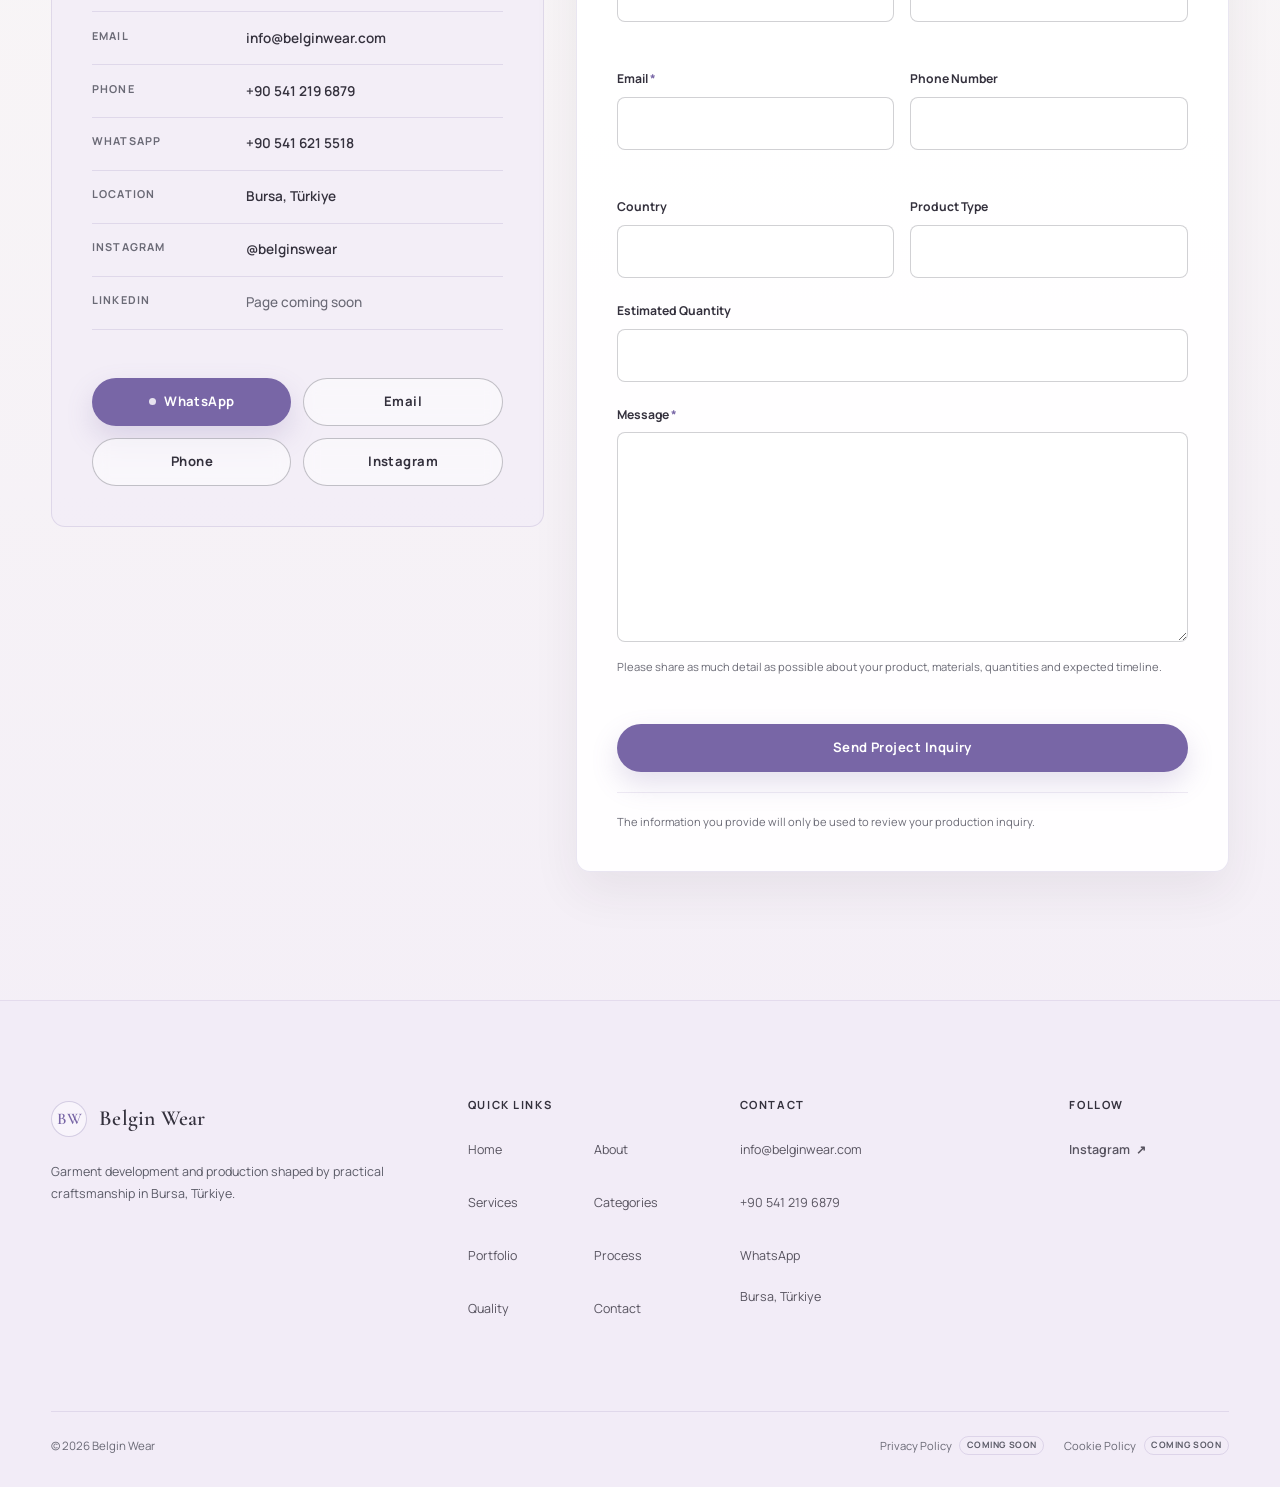
==== commit 28106e29: "Update index.html" ====
--- a/index.html
+++ b/index.html
@@ -24,9 +24,8 @@
       property="og:description"
       content="Flexible garment development and production, shaped by 42 years of craftsmanship in Bursa, Türkiye."
     >
-    <meta property="og:url" content="https://example.com/">
+    <meta property="og:url" content="https://belginwear.com/">
     <!-- EDIT: HERO IMAGE / SOCIAL SHARE IMAGE -->
-    <meta property="og:image" content="assets/images/hero/hero-placeholder.jpg">
 
     <meta name="twitter:card" content="summary_large_image">
     <meta name="twitter:title" content="Belgin Wear | Garment Development &amp; Production">
